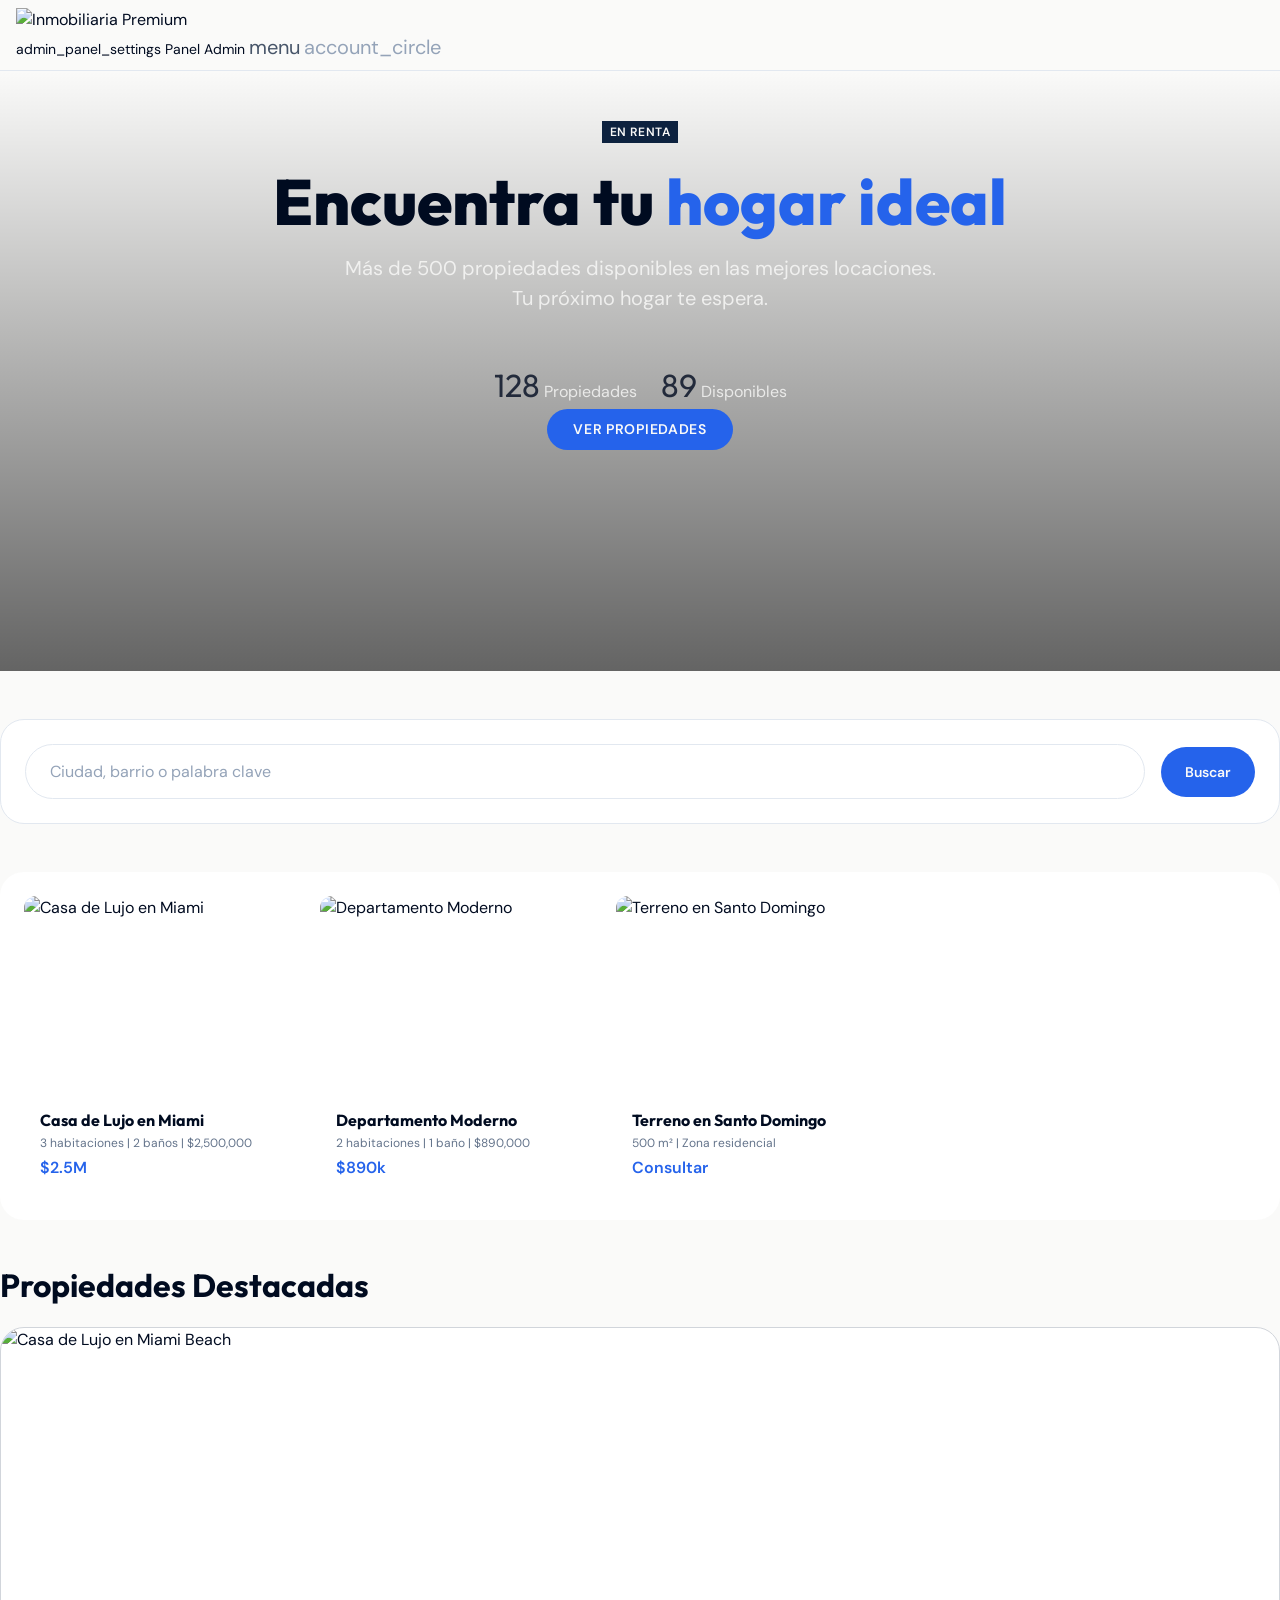
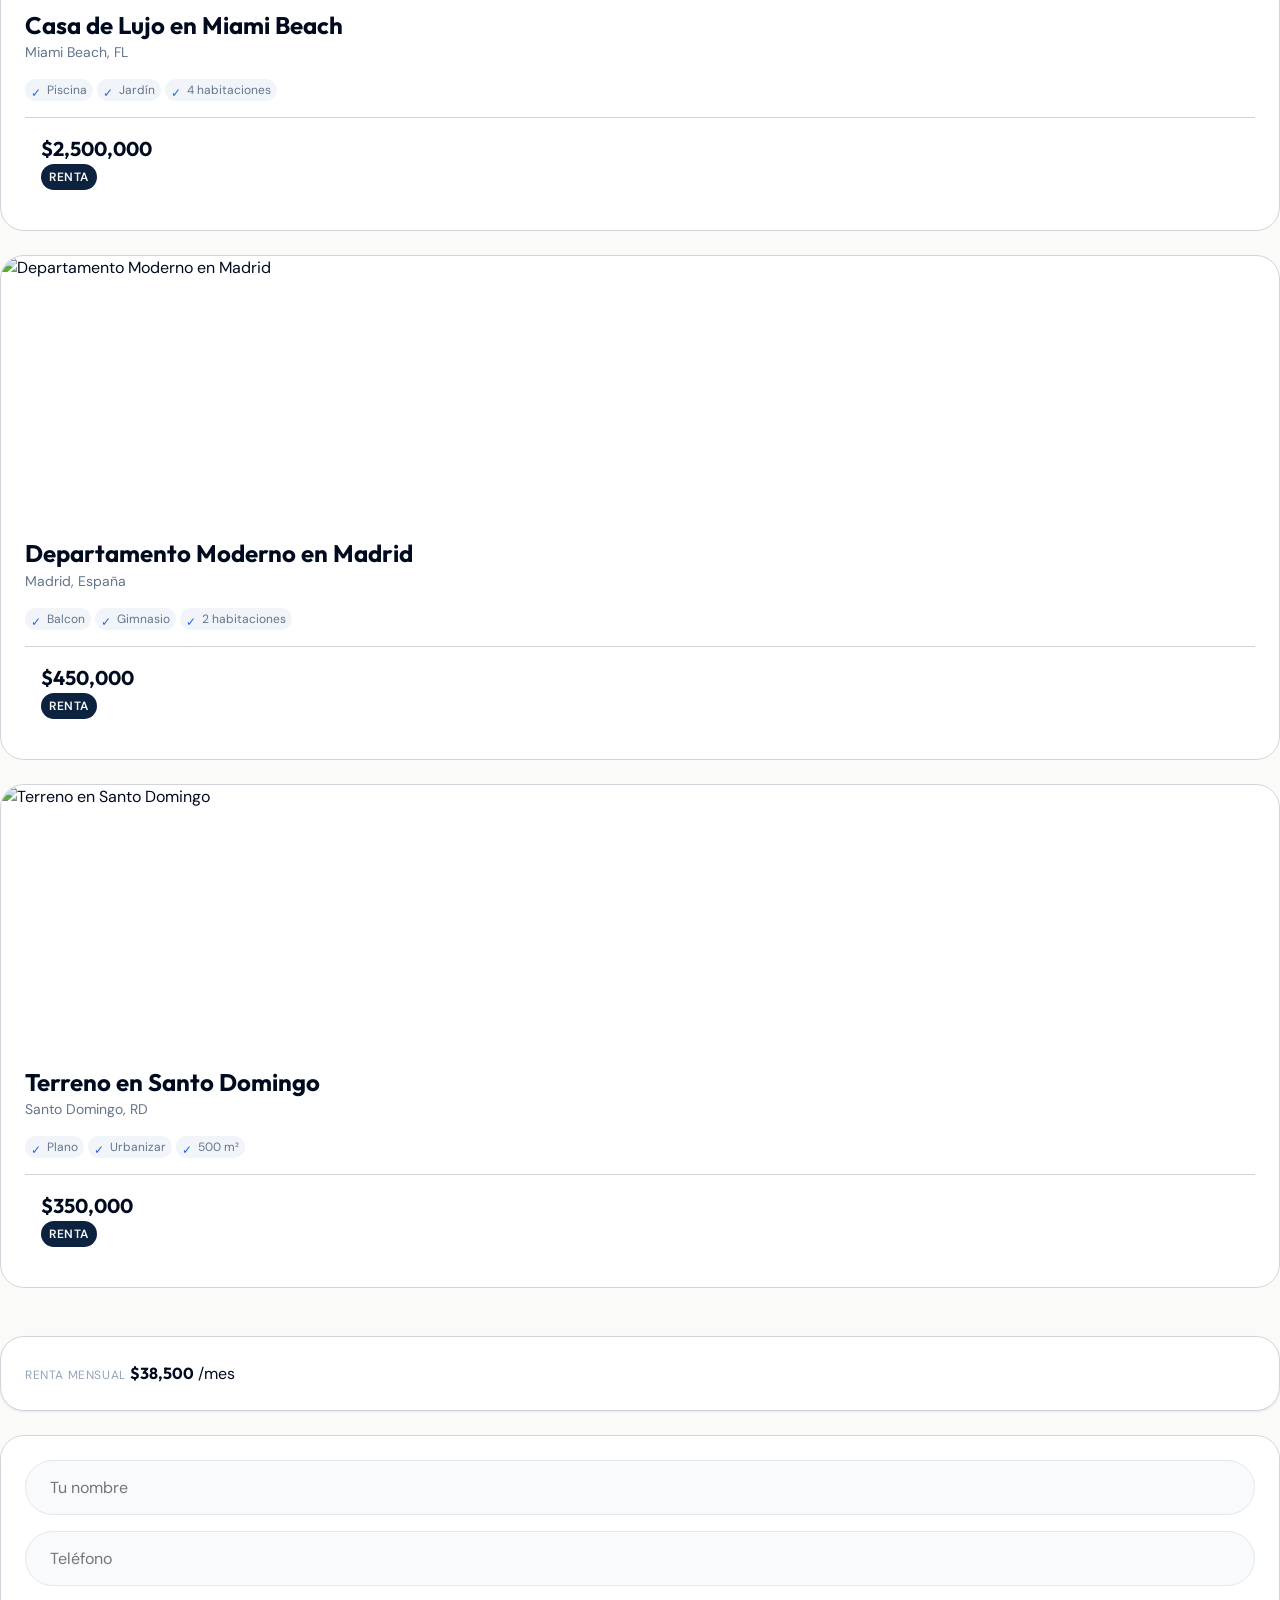
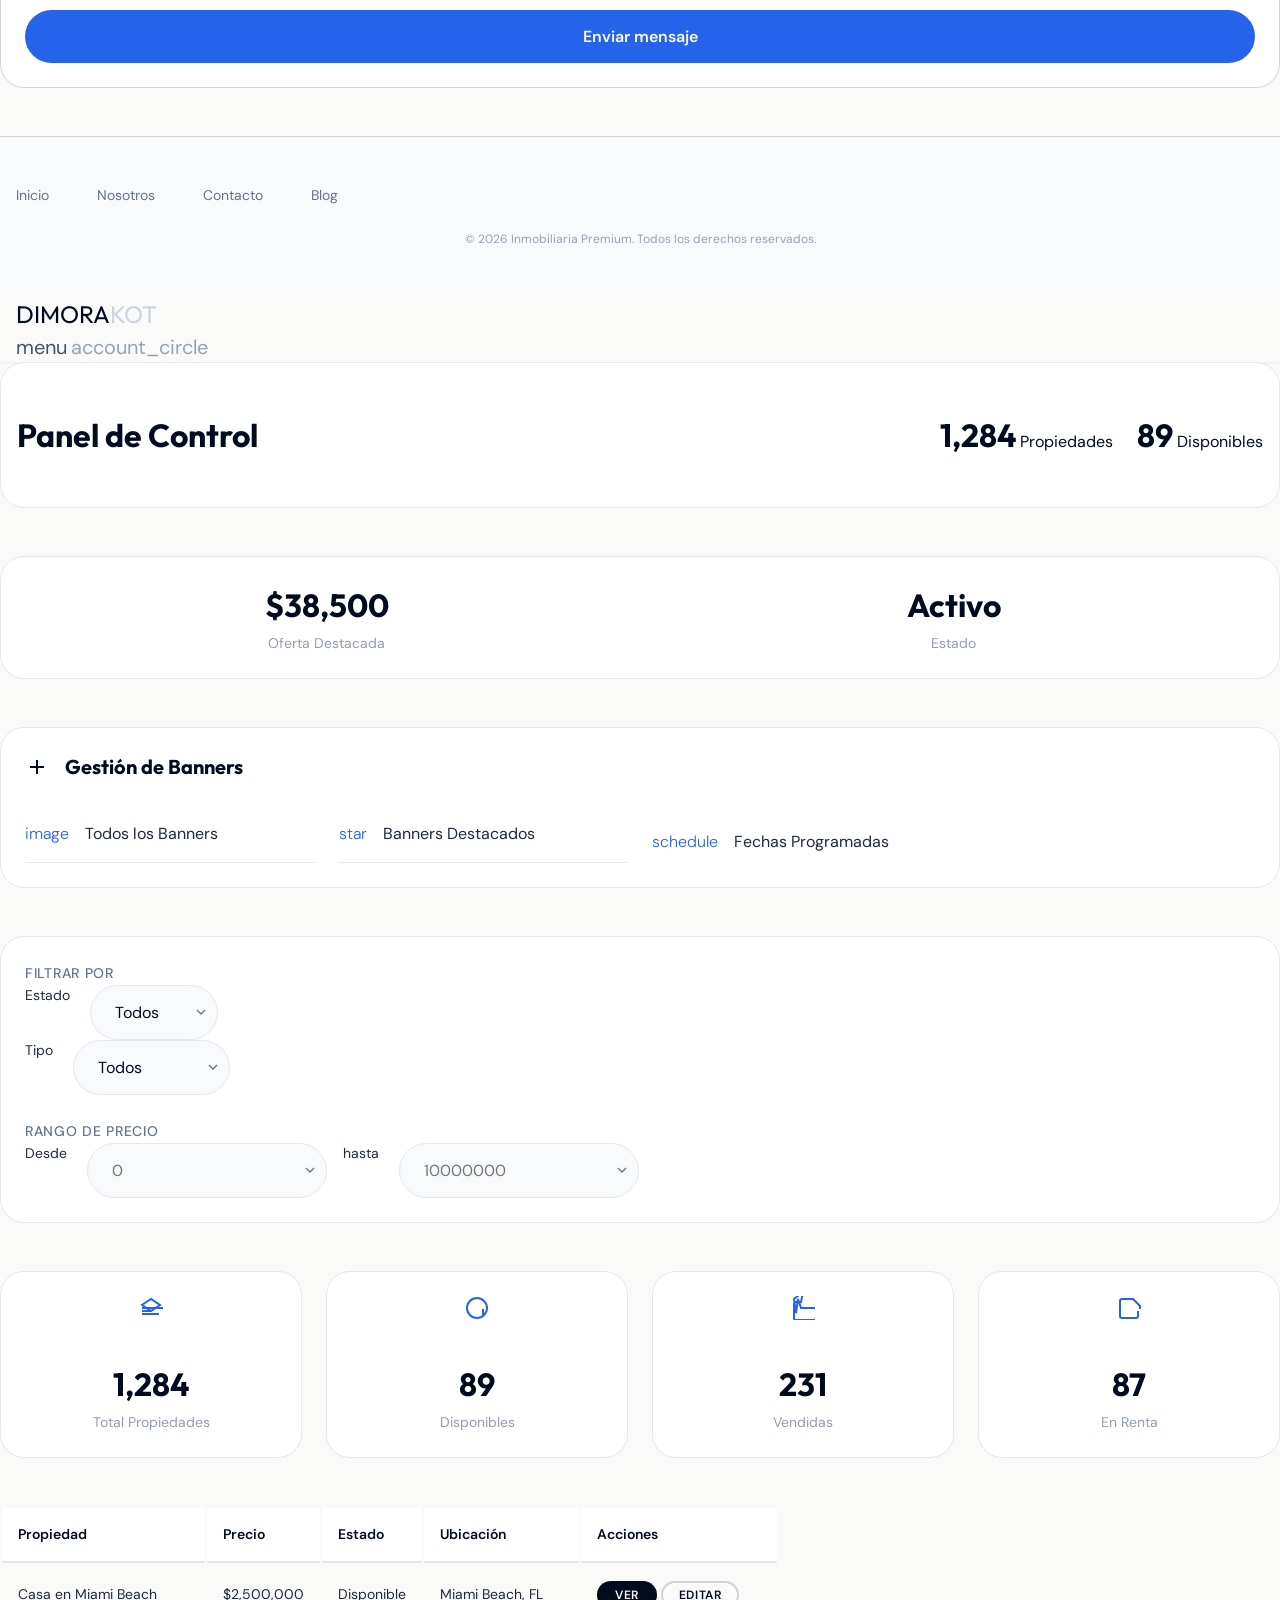
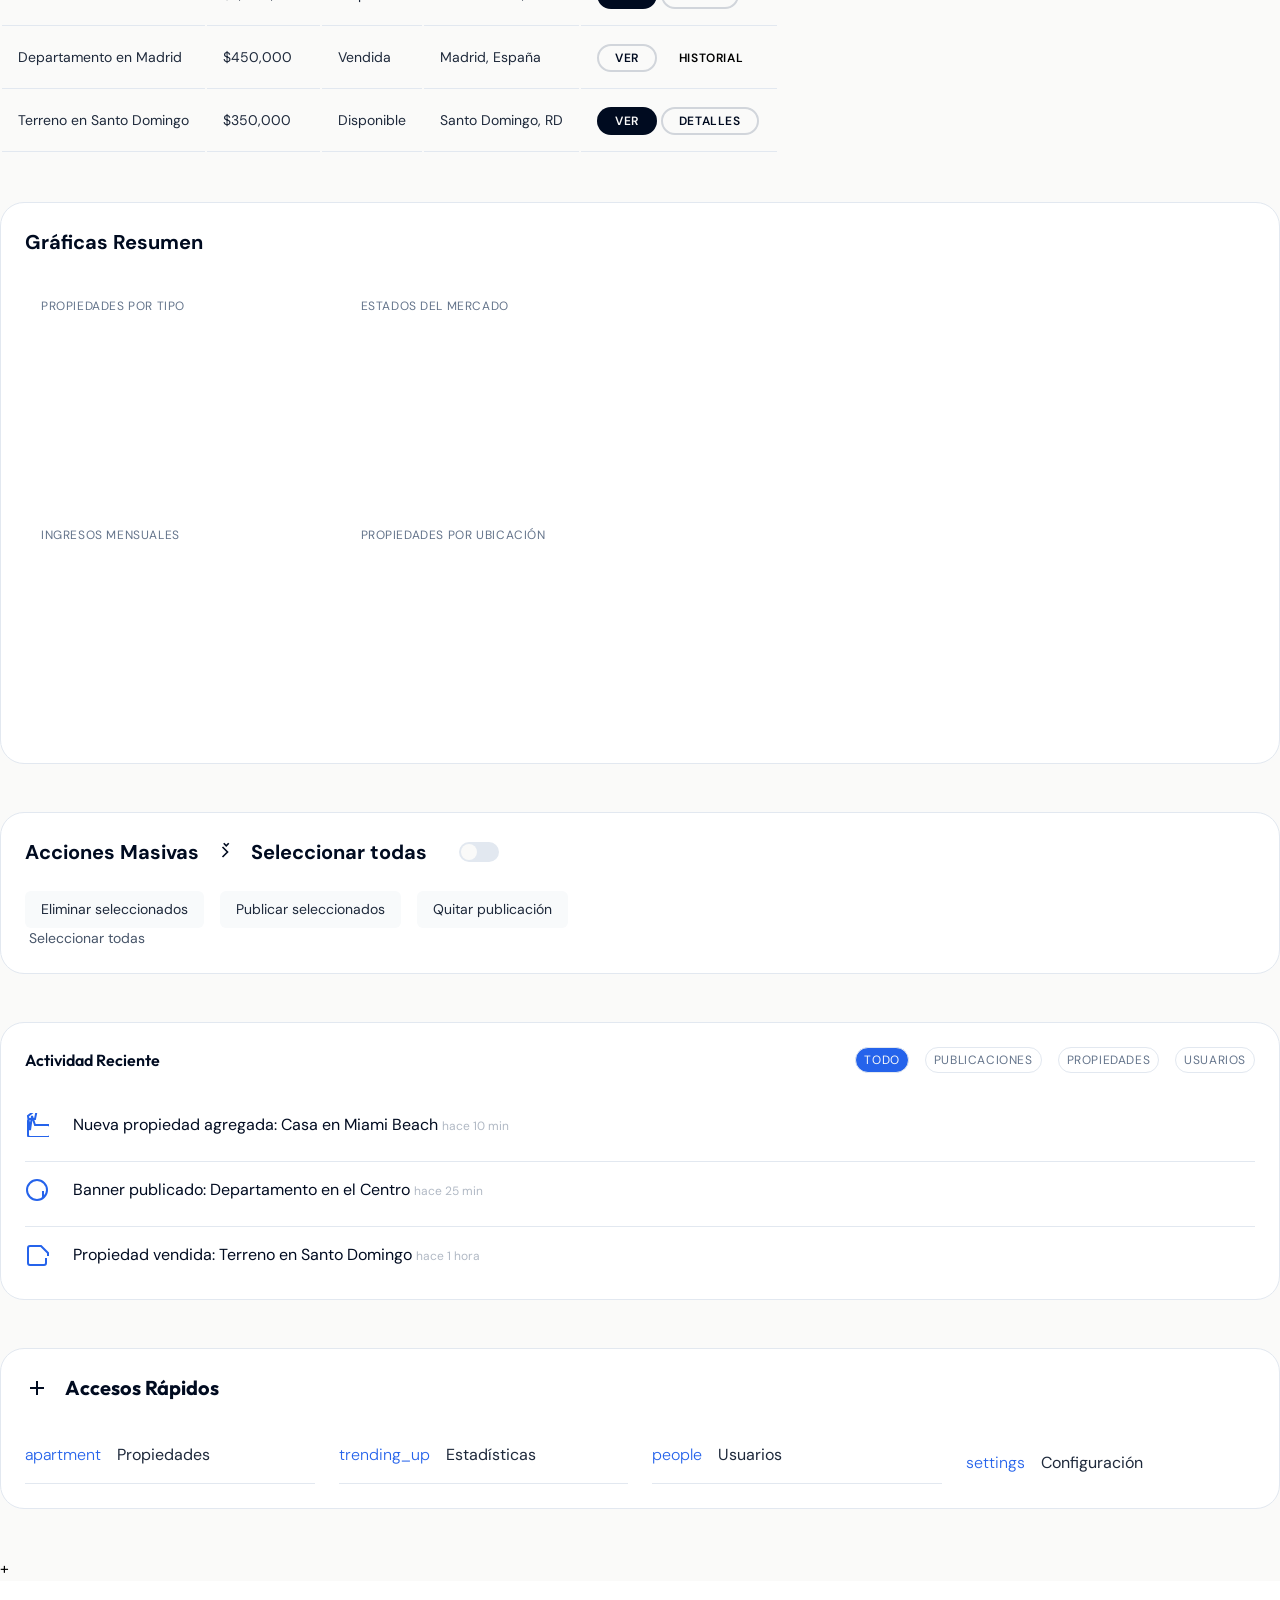
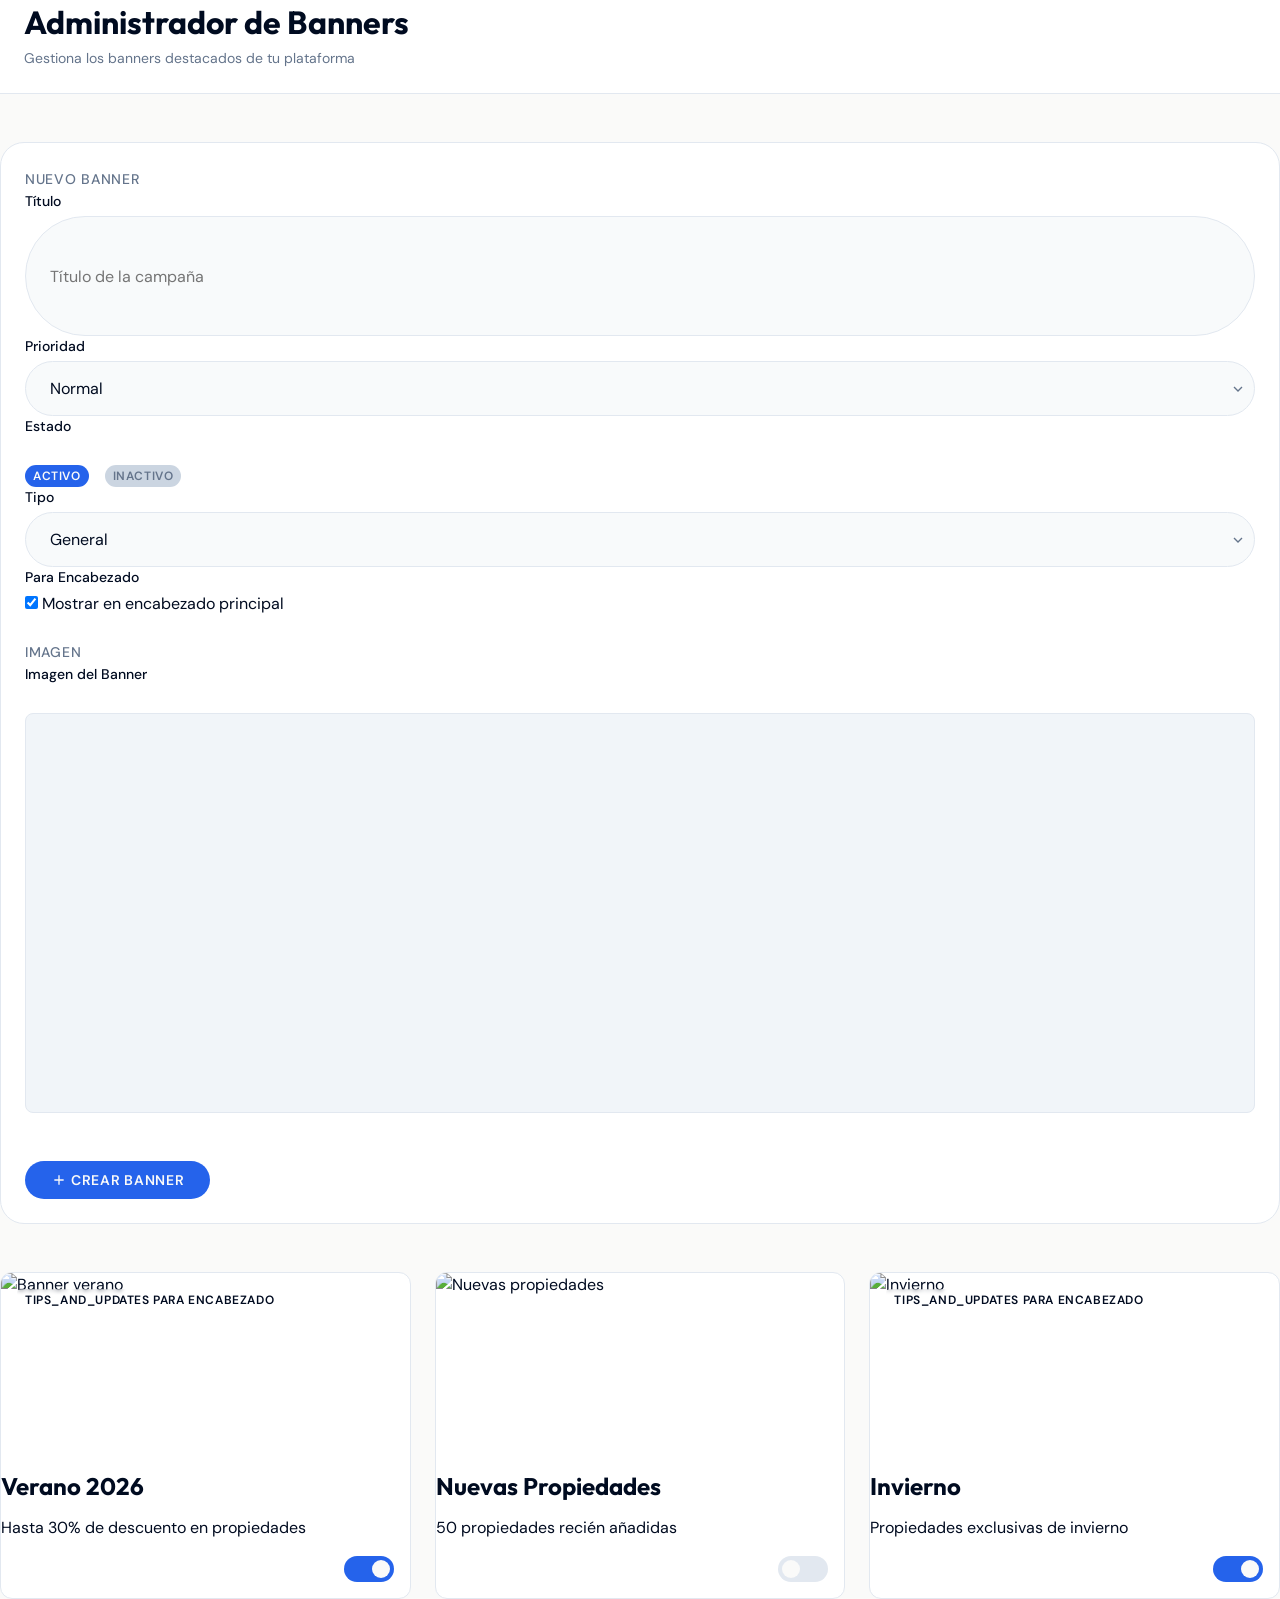
==== index.html @ 02661a1c "Proyecto Inmobiliaria Premium - Dimorakot Style" ====
<!DOCTYPE html>
<html lang="es">
<head>
  <meta charset="UTF-8">
  <meta name="viewport" content="width=device-width, initial-scale=1.0">
  <title>Inmobiliaria Premium - Dimorakot Style</title>
  <link rel="stylesheet" href="src/styles/variables.css">
  <link rel="stylesheet" href="src/styles/base.css">
  <link rel="stylesheet" href="src/components/ui/button.css">
  <link rel="stylesheet" href="src/components/ui/card.css">
  <link rel="stylesheet" href="src/components/ui/input.css">
  <link rel="stylesheet" href="src/components/ui/nav.css">
  <link rel="stylesheet" href="src/components/ui/avatar.css">
  <link rel="stylesheet" href="src/components/dashboard/dashboard.css">
  <link rel="stylesheet" href="src/components/banner/banner-manager.css">
  <link rel="stylesheet" href="src/components/public/public-page.css">
  <link rel="preconnect" href="https://fonts.googleapis.com">
  <link rel="preconnect" href="https://fonts.gstatic.com" crossorigin>
  
  <!-- Fonts dimorakot: Outfit + DM Sans -->
  <link href="https://fonts.googleapis.com/css2?family=Outfit:wght@100;300;400;500;600;700;800&family=DM+Sans:ital,opsz,wght@0,9..40,300;0,9..40,400;0,9..40,500;0,9..40,600;0,9..40,700&display=swap" rel="stylesheet">
  
</head>
<body>

  <!-- Navigation Superior - estilo dimorakot -->
  <nav id="mainNav" class="nav">
    <div class="container">
      <div class="h-16 flex items-center justify-between">
        
        <!-- Logo -->
        <a href="https://dimorakot.com" class="flex items-center gap-2">
          <img src="../logo.jpeg" alt="Inmobiliaria Premium" class="h-8 w-auto">
          <span class="font-display font-extrabold text-xl tracking-tight text-primary hidden">DIMORA<span class="text-slate-300 font-bold">KOT</span></span>
        </a>

        <!-- Links navigation -->
        <div class="hidden md:flex items-center gap-1 bg-slate-50 rounded-full px-1 py-1">
          <a href="#" class="px-3 py-2 rounded-full text-sm font-medium transition-all bg-white text-slate-900 shadow-sm">Todo</a>
          <a href="#" class="px-3 py-2 rounded-full text-sm font-medium transition-all text-slate-500 hover:text-slate-700">Rentas</a>
          <a href="#" class="px-3 py-2 rounded-full text-sm font-medium transition-all text-slate-500 hover:text-slate-700">Ventas</a>
        </div>

        <!-- Actions -->
        <div class="flex items-center gap-2">
          <a href="#" class="hidden sm:inline-flex items-center gap-1.5 px-4 py-2 text-sm font-semibold text-primary hover:bg-slate-50 rounded-full transition-colors">
            Publica tu propiedad
          </a>
          <a href="#" class="inline-flex items-center gap-2 pl-3 py-2 border border-primary rounded-full text-sm font-medium text-primary hover:bg-primary-100 transition-all" id="admin-nav-link">
            <span class="material-symbols-outlined">admin_panel_settings</span>
            <span>Panel Admin</span>
          </a>
          <a href="#" class="inline-flex items-center gap-2 pl-3 py-2 border border-slate-200 rounded-full text-sm font-medium text-slate-600 hover:shadow-md hover:border-slate-300 transition-all">
            <span class="material-symbols-outlined text-lg">menu</span>
            <span class="material-symbols-outlined filled text-lg text-slate-400">account_circle</span>
          </a>
        </div>
      </div>
    </div>
  </nav>

  <!-- Contenedor principal -->
  <div class="natural-transition">
    
    <!-- Página Pública -->
    <div class="public-page" id="public-page">
      
      <!-- Hero / Header principal -->
      <header class="header-public" style="background-image: url('https://images.unsplash.com/photo-1600585154340-be6161a56a0c?w=1600&q=80');">
        <div class="header-public__container">
          <span class="badge-venta">En Renta</span>
          <h1 class="header-public__heading">
            <span class="font-display">Encuentra tu</span>
            <span class="text-primary font-display">hogar ideal</span>
          </h1>
          <p class="header-public__subtitle">Más de 500 propiedades disponibles en las mejores locaciones. Tu próximo hogar te espera.</p>
          
          <div class="header-public__stats">
            <div class="header-public__stat"><span class="header-public__stat-value font-display">128</span> Propiedades</div>
            <div class="header-public__stat"><span class="header-public__stat-value font-display">89</span> Disponibles</div>
          </div>
          
          <a href="#propiedades" class="btn btn-accent">Ver Propiedades</a>
        </div>
      </header>

      <!-- Buscador -->
      <section class="search-public">
        <form class="search-public__form" action="#">
          <input class="search-public__input" type="text" placeholder="Ciudad, barrio o palabra clave" aria-label="Buscar propiedades">
          <button class="search-public__btn" type="submit">Buscar</button>
        </form>
      </section>

      <!-- Carrusel de propiedades -->
      <section class="properties-carousel">
        <div class="carousel__track" id="carousel-track">
          <!-- Contenido insertado por JS -->
        </div>
      </section>

      <!-- Sección de propiedades -->
      <section class="properties-section" id="propiedades">
        <h2 class="properties-section__title">Propiedades Destacadas</h2>
        <div class="grid grid-cols-1 lg:grid-cols-3 gap-6" id="properties-grid">
          <!-- Tarjetas insertadas por JS -->
        </div>
      </section>

      <!-- Sidebar fijo con precio y formulario -->
      <aside class="sidebar-sticky">
        <div class="price-info">
          <span class="price-info__label">Renta mensual</span>
          <span class="price-info__value font-display">$38,500</span>
          <span class="/mes">/mes</span>
        </div>
        
        <div class="contact-form">
          <input class="contact-form__input" type="text" placeholder="Tu nombre" aria-label="Nombre">
          <input class="contact-form__input" type="tel" placeholder="Teléfono" aria-label="Teléfono">
          <button class="contact-form__btn btn-primary">Enviar mensaje</button>
        </div>
      </aside>

      <!-- Footer -->
      <footer class="page-footer">
        <div class="page-footer__container">
          <div class="page-footer__links">
            <a href="#" class="page-footer__link">Inicio</a>
            <a href="#" class="page-footer__link">Nosotros</a>
            <a href="#" class="page-footer__link">Contacto</a>
            <a href="#" class="page-footer__link">Blog</a>
          </div>
          <p class="page-footer__copy">© 2026 Inmobiliaria Premium. Todos los derechos reservados.</p>
        </div>
      </footer>

    </div>

    <!-- Dashboard Administrador -->
    <div class="dashboard-main" id="dashboard">
      <!-- Header navegación -->
      <nav class="nav--scrolled">
        <div class="container">
          <div class="h-16 flex items-center justify-between">
            <a href="#" class="flex items-center gap-2">
              <span class="font-display font-extrabold text-xl tracking-tight text-primary">DIMORA<span class="text-slate-300 font-bold">KOT</span></span>
            </a>
            <div class="hidden md:flex items-center gap-1 bg-slate-50 rounded-full px-1 py-1">
              <a href="#" class="px-3 py-2 rounded-full text-sm font-medium transition-all bg-white text-slate-900 shadow-sm">Todo</a>
              <a href="#" class="px-3 py-2 rounded-full text-sm font-medium transition-all text-slate-500 hover:text-slate-700">Rentas</a>
              <a href="#" class="px-3 py-2 rounded-full text-sm font-medium transition-all text-slate-500 hover:text-slate-700">Ventas</a>
            </div>
            <div class="flex items-center gap-2">
              <a href="#" class="hidden sm:inline-flex items-center gap-1.5 px-4 py-2 text-sm font-semibold text-primary hover:bg-slate-50 rounded-full transition-colors">Panel</a>
              <a href="#" class="inline-flex items-center gap-2 pl-3 py-2 border border-slate-200 rounded-full text-sm font-medium text-slate-600 hover:shadow-md hover:border-slate-300 transition-all">
                <span class="material-symbols-outlined text-lg">menu</span>
                <span class="material-symbols-outlined filled text-lg text-slate-400">account_circle</span>
              </a>
            </div>
          </div>
        </div>
      </nav>

      <!-- Dashboard Header -->
      <header class="dashboard-header">
        <div class="dashboard-header__title">Panel de Control</div>
        <div class="dashboard-header__stats">
          <div class="dashboard-header__stat"><span class="dashboard-header__stat-value font-display">1,284</span> Propiedades</div>
          <div class="dashboard-header__stat"><span class="dashboard-header__stat-value font-display">89</span> Disponibles</div>
        </div>
      </header>

      <!-- Banner Destacado para Header -->
      <section class="banner-stats">
        <div class="banner-stat">
          <div class="banner-stat__number font-display">$38,500</div>
          <div class="banner-stat__label">Oferta Destacada</div>
        </div>
        <div class="banner-stat">
          <div class="banner-stat__number">Activo</div>
          <div class="banner-stat__label">Estado</div>
        </div>
      </section>

      <section class="quick-nav">
        <div class="quick-nav__title">
          <svg width="24" height="24" viewBox="0 0 24 24" fill="none" stroke="currentColor" stroke-width="2">
            <path d="M12 5v14M5 12h14"/>
          </svg>
          Gestión de Banners
        </div>
        <div class="quick-nav__list">
          <article class="quick-nav__item">
            <div class="quick-nav__item-link">
              <span class="material-symbols-outlined">image</span>
              <span>Todos los Banners</span>
            </div>
          </article>
          <article class="quick-nav__item">
            <div class="quick-nav__item-link">
              <span class="material-symbols-outlined">star</span>
              <span>Banners Destacados</span>
            </div>
          </article>
          <article class="quick-nav__item">
            <div class="quick-nav__item-link">
              <span class="material-symbols-outlined">schedule</span>
              <span>Fechas Programadas</span>
            </div>
          </article>
        </div>
      </section>

      <!-- Filtros Avanzados -->
      <section class="filters-advanced">
        <div class="filters-advanced__section">
          <span class="filters-advanced__section-title">Filtrar por</span>
          <div class="filter-group">
            <span class="filter-group__label">Estado</span>
            <select class="filter-group__select" id="statusFilter">
              <option value="all">Todos</option>
              <option value="available">Disponible</option>
              <option value="rent">En Renta</option>
              <option value="sold">Vendida</option>
            </select>
          </div>
          <div class="filter-group">
            <span class="filter-group__label">Tipo</span>
            <select class="filter-group__select" id="propertyType">
              <option value="all">Todos</option>
              <option value="house">Casa</option>
              <option value="apartment">Departamento</option>
              <option value="land">Terreno</option>
            </select>
          </div>
        </div>
        <div class="filters-advanced__section">
          <span class="filters-advanced__section-title">Rango de Precio</span>
          <div class="filter-group">
            <span class="filter-group__label">Desde</span>
            <input type="number" class="filter-group__select" placeholder="0" id="priceMin">
            <span class="filter-group__label">hasta</span>
            <input type="number" class="filter-group__select" placeholder="10000000" id="priceMax">
          </div>
        </div>
      </section>

      <!-- Estadísticas Detalladas -->
      <section class="detailed-stats">
        <div class="stat-card">
          <div class="stat-card__icon">
            <svg width="24" height="24" viewBox="0 0 24 24" fill="none" stroke="currentColor" stroke-width="2">
              <path d="M3 9l9 6l9-6l-9-6l-9 6z"/>
              <path d="M3 12h25"/>
              <path d="M3 15h9"/>
              <path d="M3 18h17"/>
            </svg>
          </div>
          <div class="stat-card__number" id="stat-total">1,284</div>
          <div class="stat-card__label">Total Propiedades</div>
        </div>
        <div class="stat-card">
          <div class="stat-card__icon">
            <svg width="24" height="24" viewBox="0 0 24 24" fill="none" stroke="currentColor" stroke-width="2">
              <circle cx="12" cy="12" r="10"/><path d="M18 20v-7"/>
            </svg>
          </div>
          <div class="stat-card__number" id="stat-available">89</div>
          <div class="stat-card__label">Disponibles</div>
        </div>
        <div class="stat-card">
          <div class="stat-card__icon">
            <svg width="24" height="24" viewBox="0 0 24 24" fill="none" stroke="currentColor" stroke-width="2">
              <path d="M3 3l2 14 2-14 3 9h13a2 2 0 0 1 2 2v8a2 2 0 0 1-2 2H5a2 2 0 0 1-2-2V8a2 2 0 0 1 2-2h5l2-10z"/>
            </svg>
          </div>
          <div class="stat-card__number" id="stat-sold">231</div>
          <div class="stat-card__label">Vendidas</div>
        </div>
        <div class="stat-card">
          <div class="stat-card__icon">
            <svg width="24" height="24" viewBox="0 0 24 24" fill="none" stroke="currentColor" stroke-width="2">
              <path d="M21 15v5a2 2 0 0 1-2 2H5a2 2 0 0 1-2-2V5a2 2 0 0 1 2-2h11l7 7v3"/>
            </svg>
          </div>
          <div class="stat-card__number" id="stat-rent">87</div>
          <div class="stat-card__label">En Renta</div>
        </div>
      </section>

      <!-- Tabla Avanzada de Propiedades -->
      <section class="advanced-table">
        <table>
          <thead>
            <tr>
              <th data-label="Propiedad">Propiedad</th>
              <th data-label="Precio">Precio</th>
              <th data-label="Estado">Estado</th>
              <th data-label="Ubicación">Ubicación</th>
              <th data-label="Acciones">Acciones</th>
            </tr>
          </thead>
          <tbody>
            <tr>
              <td>Casa en Miami Beach</td>
              <td class="price">$2,500,000</td>
              <td><span class="status-dot status-dot--available"></span>Disponible</td>
              <td>Miami Beach, FL</td>
              <td>
                <button class="btn btn-small btn-primary">Ver</button>
                <button class="btn btn-small btn-secondary">Editar</button>
              </td>
            </tr>
            <tr>
              <td>Departamento en Madrid</td>
              <td class="price">$450,000</td>
              <td><span class="status-dot status-dot--sold"></span>Vendida</td>
              <td>Madrid, España</td>
              <td>
                <button class="btn btn-small btn-secondary">Ver</button>
                <button class="btn btn-small btn-alert">Historial</button>
              </td>
            </tr>
            <tr>
              <td>Terreno en Santo Domingo</td>
              <td class="price">$350,000</td>
              <td><span class="status-dot status-dot--available"></span>Disponible</td>
              <td>Santo Domingo, RD</td>
              <td>
                <button class="btn btn-small btn-primary">Ver</button>
                <button class="btn btn-small btn-secondary">Detalles</button>
              </td>
            </tr>
          </tbody>
        </table>
      </section>

      <!-- Gráficas de Resumen -->
      <section class="charts-summary">
        <div class="charts-summary__title">
          <span>Gráficas Resumen</span>
        </div>
        <div class="charts-row">
          <div class="chart-card">
            <div class="chart-card__label">Propiedades por Tipo</div>
            <canvas class="chart-card__canvas" id="chartPropertyType"></canvas>
          </div>
          <div class="chart-card">
            <div class="chart-card__label">Estados del Mercado</div>
            <canvas class="chart-card__canvas" id="chartMarketStatus"></canvas>
          </div>
        </div>
        <div class="charts-row">
          <div class="chart-card">
            <div class="chart-card__label">Ingresos Mensuales</div>
            <canvas class="chart-card__canvas" id="chartMonthlyIncome"></canvas>
          </div>
          <div class="chart-card">
            <div class="chart-card__label">Propiedades por Ubicación</div>
            <canvas class="chart-card__canvas" id="chartLocation"></canvas>
          </div>
        </div>
      </section>

      <!-- Acciones Masivas -->
      <section class="bulk-actions">
        <div class="bulk-actions__title">
          <span>Acciones Masivas</span>
          <svg width="20" height="20" viewBox="0 0 24 24" fill="none" stroke="currentColor" stroke-width="2" class="bulk-actions__toggle-icon">
            <path d="M9 18l6-6-6-6m7.5-4.5l-3 3-3-3"/>
          </svg>
          <span>Seleccionar todas</span>
          <input type="checkbox" class="bulk-actions__toggle-input" id="selectAll">
          <span class="bulk-actions__toggle-slider"></span>
        </div>
        <div class="bulk-actions__list">
          <div class="bulk-actions__item" data-action="delete">Eliminar seleccionados</div>
          <div class="bulk-actions__item data-action="publish">Publicar seleccionados</div>
          <div class="bulk-actions__item data-action="unpublish">Quitar publicación</div>
        </div>
        <div class="bulk-actions__select-all">
          <input type="checkbox" id="selectAll" class="bulk-actions__toggle-input">
          <label for="selectAll" class="text-sm text-slate-600 hover:text-primary transition-colors">Seleccionar todas</label>
        </div>
      </section>

      <!-- Activity Feed -->
      <section class="activity-feed">
        <div class="activity-feed__header">
          <span class="activity-feed__title">Actividad Reciente</span>
          <div class="activity-feed__filter">
            <button class="activity-feed__filter-btn activity-feed__filter-btn--active">Todo</button>
            <button class="activity-feed__filter-btn">Publicaciones</button>
            <button class="activity-feed__filter-btn">Propiedades</button>
            <button class="activity-feed__filter-btn">Usuarios</button>
          </div>
        </div>
        <div class="activity-feed__list" id="activityFeed">
          <div class="activity-feed__item">
            <div class="activity-feed__icon">
              <svg width="24" height="24" viewBox="0 0 24 24" fill="none" stroke="currentColor" stroke-width="2">
                <path d="M3 3l2 14 2-14 3 9h13a2 2 0 0 1 2 2v8a2 2 0 0 1-2 2H5a2 2 0 0 1-2-2V8a2 2 0 0 1 2-2h5l2-10z"/>
              </svg>
            </div>
            <div class="activity-feed__details">
              <span>Nueva propiedad agregada: Casa en Miami Beach</span>
              <span class="activity-feed__timestamp">hace 10 min</span>
            </div>
          </div>
          <div class="activity-feed__item">
            <div class="activity-feed__icon">
              <svg width="24" height="24" viewBox="0 0 24 24" fill="none" stroke="currentColor" stroke-width="2">
                <circle cx="12" cy="12" r="10"/><path d="M18 20v-7"/>
              </svg>
            </div>
            <div class="activity-feed__details">
              <span>Banner publicado: Departamento en el Centro</span>
              <span class="activity-feed__timestamp">hace 25 min</span>
            </div>
          </div>
          <div class="activity-feed__item">
            <div class="activity-feed__icon">
              <svg width="24" height="24" viewBox="0 0 24 24" fill="none" stroke="currentColor" stroke-width="2">
                <path d="M21 15v5a2 2 0 0 1-2 2H5a2 2 0 0 1-2-2V5a2 2 0 0 1 2-2h11l7 7v3"/>
              </svg>
            </div>
            <div class="activity-feed__details">
              <span>Propiedad vendida: Terreno en Santo Domingo</span>
              <span class="activity-feed__timestamp">hace 1 hora</span>
            </div>
          </div>
        </div>
      </section>

      <!-- Quick Nav -->
      <section class="quick-nav">
        <div class="quick-nav__title">
          <svg width="24" height="24" viewBox="0 0 24 24" fill="none" stroke="currentColor" stroke-width="2">
            <path d="M12 5v14M5 12h14"/>
          </svg>
          Accesos Rápidos
        </div>
        <div class="quick-nav__list">
          <article class="quick-nav__item">
            <div class="quick-nav__item-link">
              <span class="material-symbols-outlined">apartment</span>
              <span>Propiedades</span>
            </div>
          </article>
          <article class="quick-nav__item">
            <div class="quick-nav__item-link">
              <span class="material-symbols-outlined">trending_up</span>
              <span>Estadísticas</span>
            </div>
          </article>
          <article class="quick-nav__item">
            <div class="quick-nav__item-link">
              <span class="material-symbols-outlined">people</span>
              <span>Usuarios</span>
            </div>
          </article>
          <article class="quick-nav__item">
            <div class="quick-nav__item-link">
              <span class="material-symbols-outlined">settings</span>
              <span>Configuración</span>
            </div>
          </article>
        </div>
      </section>

      <!-- FAB -->
      <button class="fab" aria-label="Agregar nueva propiedad">
        +
      </button>
    </div>

    <!-- Administrador de Banners -->
    <div class="banner-manager" id="banner-manager">
      <div class="banner-manager__header">
        <h2 class="banner-manager__header-title">Administrador de Banners</h2>
        <p class="banner-manager__subtitle">Gestiona los banners destacados de tu plataforma</p>
      </div>

      <!-- Sección: Añadir Nuevo Banner -->
      <section class="banner-form">
        <div class="banner-form__section">
          <span class="banner-form__section-title">Nuevo Banner</span>
          <div class="banner-form__field">
            <label class="banner-form__label" for="banner-title">Título</label>
            <input class="banner-form__input" type="text" id="banner-title" placeholder="Título de la campaña">
          </div>
          <div class="banner-form__field">
            <label class="banner-form__label">Prioridad</label>
            <select class="banner-form__select" id="banner-priority">
              <option value="normal">Normal</option>
              <option value="urgent">Urgente</option>
              <option value="featured">Destacado</option>
            </select>
          </div>
          <div class="banner-form__field">
            <label class="banner-form__label">Estado</label>
            <div class="banner-status-badges">
              <span class="banner-status-badge banner-status-badge--active" data-state="active">Activo</span>
              <span class="banner-status-badge banner-status-badge--inactive" data-state="inactive">Inactivo</span>
            </div>
          </div>
          <div class="banner-form__field">
            <label class="banner-form__label">Tipo</label>
            <select class="banner-form__select" id="banner-type">
              <option value="general">General</option>
              <option value="offer">Oferta</option>
              <option value="urgent">Urgente</option>
              <option value="featured">Destacado</option>
            </select>
          </div>
          <div class="banner-form__field">
            <label class="banner-form__label">Para Encabezado</label>
            <div class="form-check">
              <input class="form-check-input" type="checkbox" id="banner-for-header" checked>
              <label class="form-check-label" for="banner-for-header">
                Mostrar en encabezado principal
              </label>
            </div>
          </div>
        </div>
        <div class="banner-form__section">
          <span class="banner-form__section-title">Imagen</span>
          <div class="banner-form__field">
            <label class="banner-form__label">Imagen del Banner</label>
            <input class="banner-form__input banner-manager__preview-image" id="banner-image" src="https://images.unsplash.com/photo-1600585154340-be6161a56a0c?w=800&q=80" alt="Banner" loading="lazy">
          </div>
        </div>
        <button class="btn btn-accent w-100" type="button" aria-label="Crear nuevo banner">
          <svg width="16" height="16" viewBox="0 0 24 24" fill="none" stroke="currentColor" stroke-width="2">
            <path d="M12 5v14M5 12h14"/>
          </svg>
          Crear Banner
        </button>
      </section>

      <div class="banner-gallery" id="banner-gallery">
        <!-- Tarjetas de banner -->
        <article class="banner-card" style="background-image: url('https://images.unsplash.com/photo-1600585154340-be6161a56a0c?w=800&q=80');">
          <div class="banner-card__image-wrapper">
            <img src="https://images.unsplash.com/photo-1600585154340-be6161a56a0c?w=800&q=80" alt="Banner verano" class="banner-card__image" loading="lazy">
            <div class="banner-card__highlight-badge">
              <span class="material-symbols-outlined">tips_and_updates</span>
              <span>Para Encabezado</span>
            </div>
          </div>
          <div class="banner-card__info">
            <h4 class="banner-card__title">Verano 2026</h4>
            <p class="banner-card__subtitle">Hasta 30% de descuento en propiedades</p>
          </div>
          <div class="banner-card__toggle">
            <label class="toggle-switch">
              <input type="checkbox" class="toggle-switch-input" checked>
              <span class="toggle-switch-slider"></span>
            </label>
          </div>
        </article>
        <article class="banner-card">
          <div class="banner-card__image-wrapper">
            <img src="https://images.unsplash.com/photo-1613443611439-2f0e7e0f245c?w=800&q=80" alt="Nuevas propiedades" class="banner-card__image" loading="lazy">
            <div class="banner-card__highlight-badge" style="display:none;">
              <span class="material-symbols-outlined">tips_and_updates</span>
              <span>Para Encabezado</span>
            </div>
          </div>
          <div class="banner-card__info">
            <h4 class="banner-card__title">Nuevas Propiedades</h4>
            <p class="banner-card__subtitle">50 propiedades recién añadidas</p>
          </div>
          <div class="banner-card__toggle">
            <label class="toggle-switch">
              <input type="checkbox" class="toggle-switch-input">
              <span class="toggle-switch-slider"></span>
            </label>
          </div>
        </article>
        <article class="banner-card">
          <div class="banner-card__image-wrapper">
            <img src="https://images.unsplash.com/photo-1601426526298-8f5a71408835?w=800&q=80" alt="Invierno" class="banner-card__image" loading="lazy">
            <div class="banner-card__highlight-badge">
              <span class="material-symbols-outlined">tips_and_updates</span>
              <span>Para Encabezado</span>
            </div>
          </div>
          <div class="banner-card__info">
            <h4 class="banner-card__title">Invierno</h4>
            <p class="banner-card__subtitle">Propiedades exclusivas de invierno</p>
          </div>
          <div class="banner-card__toggle">
            <label class="toggle-switch">
              <input type="checkbox" class="toggle-switch-input" checked>
              <span class="toggle-switch-slider"></span>
            </label>
          </div>
        </article>
      </div>
    </div>

  </div>

  <script>
    // Inicialización
    document.addEventListener('DOMContentLoaded', function() {
      // Inicializar carousel
      const carouselTrack = document.getElementById('carousel-track');
      if (carouselTrack) {
        const carouselProperties = [
          {
            image: 'https://images.unsplash.com/photo-1600607687333-ce6a7e8044f1?w=800&q=80',
            title: 'Casa de Lujo en Miami',
            meta: '3 habitaciones | 2 baños | $2,500,000',
            price: '$2.5M'
          },
          {
            image: 'https://images.unsplash.com/photo-1613443611439-2f0e7e0f245c?w=800&q=80',
            title: 'Departamento Moderno',
            meta: '2 habitaciones | 1 baño | $890,000',
            price: '$890k'
          },
          {
            image: 'https://images.unsplash.com/photo-1601426526298-8f5a71408835?w=800&q=80',
            title: 'Terreno en Santo Domingo',
            meta: '500 m² | Zona residencial',
            price: 'Consultar'
          }
        ];

        carouselProperties.forEach(prop => {
          const card = document.createElement('div');
          card.className = 'carousel__item';
          card.innerHTML = `
            <img src="${prop.image}" alt="${prop.title}" class="carousel__image" loading="lazy">
            <div class="carousel__content">
              <h4 class="carousel__title">${prop.title}</h4>
              <p class="carousel__meta">${prop.meta}</p>
              <p class="carousel__price">${prop.price}</p>
            </div>
          `;
          carouselTrack.appendChild(card);
        });
      }

      // Inicializar grid de propiedades
      const propertiesGrid = document.getElementById('properties-grid');
      if (propertiesGrid) {
        const properties = [
          {
            image: 'https://images.unsplash.com/photo-1600607687333-ce6a7e8044f1?w=600&q=80',
            title: 'Casa de Lujo en Miami Beach',
            location: 'Miami Beach, FL',
            features: ['Piscina', 'Jardín', '4 habitaciones'],
            price: '$2,500,000',
            status: 'Disponible'
          },
          {
            image: 'https://images.unsplash.com/photo-1613443611439-2f0e7e0f245c?w=600&q=80',
            title: 'Departamento Moderno en Madrid',
            location: 'Madrid, España',
            features: ['Balcon', 'Gimnasio', '2 habitaciones'],
            price: '$450,000',
            status: 'Disponible'
          },
          {
            image: 'https://images.unsplash.com/photo-1601426526298-8f5a71408835?w=600&q=80',
            title: 'Terreno en Santo Domingo',
            location: 'Santo Domingo, RD',
            features: ['Plano', 'Urbanizar', '500 m²'],
            price: '$350,000',
            status: 'Destacado'
          }
        ];

        propertiesGrid.innerHTML = properties.map(prop => `
          <article class="property-card">
            <div class="property-card__image-wrapper">
              <img src="${prop.image}" alt="${prop.title}" class="property-card__image" loading="lazy">
              <div class="property-card__overlay"></div>
              <span class="property-card__badge badge badge--rent">Renta</span>
            </div>
            <div class="property-card__body">
              <h3 class="property-card__title">${prop.title}</h3>
              <p class="property-card__location">${prop.location}</p>
              <div class="property-card__features">
                ${prop.features.map(feature => `<span class="property-card__feature"><span class="property-card__feature-icon">✓</span>${feature}</span>`).join('')}
              </div>
              <div class="property-card__footer">
                <div class="property-card__price">${prop.price}</div>
                <span class="property-card__status badge badge--rent">Renta</span>
              </div>
            </div>
          </article>
        `).join('');
      }

      // Avatar init
      const avatars = document.querySelectorAll('.avatar');
      avatars.forEach(avatar => {
        avatar.style.backgroundColor = 'var(--color-primary-dark)';
        avatar.style.color = 'var(--color-bg-primary)';
      });

      // Tooltips simples
      const tooltips = document.querySelectorAll('.tooltip');
      tooltips.forEach(tooltip => {
        tooltip.addEventListener('mouseover', function() {
          const tooltipText = this.getAttribute('data-tooltip');
          const tooltipEl = document.createElement('div');
          tooltipEl.className = 'tooltip-text';
          tooltipEl.textContent = tooltipText;
          this.appendChild(tooltipEl);
        });
      });

      // WhatsApp CTA
      const whatsappCTA = document.querySelector('.whatsapp-cta');
      if (whatsappCTA) {
        whatsappCTA.addEventListener('click', function() {
          const phone = '524792761205';
          const text = 'Hola, me interesa la propiedad';
          window.open(`https://wa.me/${phone}?text=${encodeURIComponent(text)}`, '_blank');
        });
      }
    });

    // Panel de Administración
    const adminNavLink = document.getElementById('admin-nav-link');
    const publicPage = document.getElementById('public-page');
    const dashboardSection = document.querySelector('.dashboard-main');
    
    if (adminNavLink && publicPage && dashboardSection) {
      let isAdminMode = false;
      
      adminNavLink.addEventListener('click', function(e) {
        e.preventDefault();
        isAdminMode = !isAdminMode;
        
        if (isAdminMode) {
          // Cambiar a modo administrador
          publicPage.style.display = 'none';
          dashboardSection.style.display = 'block';
          adminNavLink.innerHTML = `
            <span class="material-symbols-outlined">tips_and_updates</span>
            <span>Modo Público</span>
          `;
          adminNavLink.style.borderColor = 'var(--color-accent-blue)';
          adminNavLink.style.color = 'var(--color-accent-blue)';
        } else {
          // Regresar modo público
          publicPage.style.display = 'block';
          dashboardSection.style.display = 'none';
          adminNavLink.innerHTML = `
            <span class="material-symbols-outlined">admin_panel_settings</span>
            <span>Panel Admin</span>
          `;
          adminNavLink.style.borderColor = 'var(--color-primary)';
          adminNavLink.style.color = 'var(--color-primary)';
        }
      });
    }
</script>
</body>
</html>
---- src/styles/variables.css ----
/* ==============================
   DIMAKOT-STYLE DESIGN SYSTEM
   ============================== */

/* Colors - dimorakot inspired */
:root {
  /* Primary dark navy */
  --color-primary-dark: #000b20;
  --color-primary-darker: #0d223f;
  
  /* Accent blue - sofisticado */
  --color-accent-blue: #2563eb;
  --color-accent-blue-hover: #1d4ed8;
  
  /* Neutros del estilo */
  --color-slate-50: #f8fafb;
  --color-slate-100: #f1f5f9;
  --color-slate-200: #e2e8f0;
  --color-slate-300: #cbd5e1;
  --color-slate-400: #94a3b8;
  --color-slate-500: #64748b;
  --color-slate-600: #475569;
  --color-slate-700: #334155;
  --color-slate-800: #1e293b;
  --color-slate-900: #0f172a;
  
  /* Superficies */
  --color-bg-primary: #fafaf9;
  --color-bg-card: #ffffff;
  --color-bg-secondary: #f8fafb;
  
  /* Textos */
  --color-text-primary: #1e293b;
  --color-text-secondary: #64748b;
  --color-text-muted: #94a3b8;
  
  /* Borders */
  --color-border: #d1d5db;
  --color-border-light: #e2e8f0;
}

/* Tipografía - dimorakot style */
:root {
  /* Display font - Outfit, geométrico y moderno */
  --font-display: 'Outfit', 'System UI', -apple-system, BlinkMacSystemFont, 'Segoe UI', Roboto, Helvetica, Arial, sans-serif;
  
  /* Body font - DM Sans, limpio y legible */
  --font-sans: 'DM Sans', 'System UI', -apple-system, BlinkMacSystemFont, 'Segoe UI', Roboto, Helvetica, Arial, sans-serif;
  
  /* Pesos Outfit: 300, 400, 500, 600, 700, 800 */
  --font-weight-thin: 100;
  --font-weight-light: 300;
  --font-weight-normal: 400;
  --font-medium: 500;
  --font-semibold: 600;
  --font-bold: 700;
  --font-black: 800;
  
  /* Tamaños */
  --font-size-xxs: 0.625rem;    /* 10px */
  --font-size-xs: 0.75rem;      /* 12px */
  --font-size-sm: 0.875rem;     /* 14px */
  --font-size-base: 1rem;       /* 16px */
  --font-size-sm-lg: 1.125rem;  /* 18px */
  --font-size-lg: 1.25rem;      /* 20px */
  --font-size-xl: 1.5rem;       /* 24px */
  --font-size-2xl: 2rem;        /* 32px */
  --font-size-3xl: 3rem;        /* 48px */
  --font-size-4xl: 4rem;        /* 64px */
  
  /* Alturas de línea */
  --line-height-none: 1;
  --line-height-tight: 1.1;
  --line-height-normal: 1.5;
  --line-height-relaxed: 1.6;
  
  /* Espaciado */
  --spacing-xxs: 0.125rem;   /* 2px */
  --spacing-xs: 0.25rem;     /* 4px */
  --spacing-sm: 0.5rem;      /* 8px */
  --spacing-md: 1rem;        /* 16px */
  --spacing-lg: 1.5rem;      /* 24px */
  --spacing-xl: 2rem;        /* 32px */
  --spacing-2xl: 3rem;       /* 48px */
  
  /* Border radius - dimorakot usa rounded-2xl (24px) selectivo */
  --border-radius-none: 0;
  --border-radius-sm: 4px;
  --border-radius-md: 6px;
  --border-radius-lg: 8px;
  --border-radius-xl: 12px;
  --border-radius-2xl: 24px;
  --border-radius-full: 9999px;
  
  /* Sombras - sutil como dimorakot */
  --shadow-none: none;
  --shadow-xs: 0 1px 2px rgba(0, 0, 0, 0.05);
  --shadow-sm: 0 1px 3px rgba(0, 0, 0, 0.06), 0 1px 2px rgba(0, 0, 0, 0.04);
  --shadow-md: 0 4px 6px rgba(0, 0, 0, 0.05);
  --shadow-property: 0 24px 48px rgba(0, 11, 32, 0.06);
  --shadow-lg: 0 8px 24px rgba(0, 0, 0, 0.1);
  
  /* Transiciones - duración dimorakot */
  --transition-fast: 150ms ease;
  --transition-normal: 250ms ease;
  --transition-slow: 350ms ease;
  --transition-hero: 700ms ease;
  
  /* Container */
  --max-width-container: 1400px;
}

/* Utilidades inspiradas en Tailwind */
.text-primary { color: var(--color-primary-dark); }
.text-accent { color: var(--color-accent-blue); }
.hidden { display: none; }
.text-slate-50 { color: var(--color-slate-50); }
.text-slate-100 { color: var(--color-slate-100); }
.text-slate-200 { color: var(--color-slate-200); }
.text-slate-300 { color: var(--color-slate-300); }
.text-slate-400 { color: var(--color-slate-400); }
.text-slate-500 { color: var(--color-slate-500); }
.text-slate-600 { color: var(--color-slate-600); }
.text-slate-700 { color: var(--color-slate-700); }
.text-slate-800 { color: var(--color-slate-800); }
.text-slate-900 { color: var(--color-slate-900); }

.bg-primary { background-color: var(--color-primary-dark); }
.bg-accent { background-color: var(--color-accent-blue); }
.bg-slate-50 { background-color: var(--color-slate-50); }
.bg-slate-100 { background-color: var(--color-slate-100); }
.bg-white { background-color: #ffffff; }

.font-display { font-family: var(--font-display); }
.font-sans { font-family: var(--font-sans); }

/* Tamaños de texto predefinidos */
.text-xs { font-size: var(--font-size-xs); }
.text-sm { font-size: var(--font-size-sm); }
.text-base { font-size: var(--font-size-base); }
.text-lg { font-size: var(--font-size-lg); }
.text-xl { font-size: var(--font-size-xl); }
.text-2xl { font-size: var(--font-size-2xl); }
.text-3xl { font-size: var(--font-size-3xl); }
.text-4xl { font-size: var(--font-size-4xl); }

.font-light { font-weight: var(--font-weight-light); }
.font-normal { font-weight: var(--font-weight-normal); }
.font-medium { font-weight: var(--font-weight-medium); }
.font-semibold { font-weight: var(--font-weight-semibold); }
.font-bold { font-weight: var(--font-weight-bold); }
.font-black { font-weight: var(--font-weight-black); }

/* Utilities */
.tracking-widest { letter-spacing: 0.1em; }
.uppercase { text-transform: uppercase; }
.no-underline { text-decoration: none; }
*/

/* Shadows */
.shadow-none { box-shadow: var(--shadow-none); }
.shadow-sm { box-shadow: var(--shadow-xs); }
.shadow-md { box-shadow: var(--shadow-md); }
.shadow-property { box-shadow: var(--shadow-property); }
.shadow-lg { box-shadow: var(--shadow-lg); }

/* Transitions */
.transition { transition: var(--transition-normal); }
.transition-fast { transition: var(--transition-fast); }
.transition-slow { transition: var(--transition-slow); }

/* Border radius utilities */
.rounded-none { border-radius: var(--border-radius-none); }
.rounded-sm { border-radius: var(--border-radius-sm); }
.rounded-md { border-radius: var(--border-radius-md); }
.rounded-lg { border-radius: var(--border-radius-lg); }
.rounded-xl { border-radius: var(--border-radius-xl); }
.rounded-2xl { border-radius: var(--border-radius-2xl); }
.rounded-full { border-radius: var(--border-radius-full); }

/* Contenedor max-width */
.max-w-7xl { max-width: var(--max-width-container); }
.max-w-[1400px] { max-width: 1400px; }
---- src/styles/base.css ----
/* ==============================
   BASE STYLES - DIMAKOT STYLE
   ============================== */

*,
*::before,
*::after {
  box-sizing: border-box;
  margin: 0;
  padding: 0;
}

html {
  font-size: 100%; /* 16px base */
  scroll-behavior: smooth;
  -webkit-font-smoothing: antialiased;
  -moz-osx-font-smoothing: grayscale;
}

body {
  font-family: var(--font-sans);
  font-weight: var(--font-weight-normal);
  font-size: var(--font-size-base);
  line-height: var(--line-height-normal);
  background-color: var(--color-bg-primary);
  color: var(--color-primary-dark);
  /* Antialiasing sutil */
  font-smoothing: antialiased;
}

/* Tailwind-like preflight */
img {
  max-width: 100%;
  height: auto;
  display: block;
}

button,
input,
select,
textarea {
  font-family: inherit;
  font-size: inherit;
  font-feature-settings: inherit;
}

button {
  cursor: pointer;
  border: none;
  background: none;
}

a {
  text-decoration: none;
  color: inherit;
}

ul,
ol {
  list-style: none;
}

h1, h2, h3, h4, h5, h6 {
  font-family: var(--font-display);
  font-weight: var(--font-bold);
  line-height: var(--line-height-tight);
  margin-top: 0;
  margin-bottom: var(--spacing-md);
}

/* Headers sizes */
h1 { font-size: var(--font-size-4xl); }
h2 { font-size: var(--font-size-3xl); }
h3 { font-size: var(--font-size-2xl); }
h4 { font-size: var(--font-size-xl); }
h5 { font-size: var(--font-size-lg); }
h6 { font-size: var(--font-size-base); }

/* Utilities */
.container {
  width: 100%;
  max-width: var(--max-width-container);
  margin: 0 auto;
  padding: 0 var(--spacing-md);
}

.section-padding {
  padding-top: var(--spacing-2xl);
  padding-bottom: var(--spacing-2xl);
}

/* Focus states */
button:focus-visible,
input:focus-visible,
a:focus-visible {
  outline: 2px solid var(--color-accent-blue);
  outline-offset: 2px;
}

/* Reduced motion */
@media (prefers-reduced-motion: reduce) {
  *,
  *::before,
  *::after {
    animation-duration: 0.01ms !important;
    transition-duration: 0.01ms !important;
  }
}

/* Scrollbar */
::-webkit-scrollbar {
  width: 6px;
  height: 6px;
}

::-webkit-scrollbar-track {
  background: transparent;
}

::-webkit-scrollbar-thumb {
  background-color: var(--color-slate-400);
  border-radius: 3px;
}

::-webkit-scrollbar-thumb:hover {
  background-color: var(--color-slate-500);
}
---- src/components/ui/button.css ----
/* ==============================
   BUTTONS - DIMAKOT STYLE
   ============================== */

.btn {
  display: inline-flex;
  align-items: center;
  justify-content: center;
  gap: var(--spacing-xs);
  padding: var(--spacing-sm) var(--spacing-lg);
  font-family: var(--font-sans);
  font-size: var(--font-size-sm);
  font-weight: var(--font-semibold);
  text-transform: uppercase;
  letter-spacing: 0.05em;
  transition: var(--transition-fast);
  border-radius: var(--border-radius-full); /* rounded-full dimorakot */
  cursor: pointer;
  border: 2px solid transparent;
  /* Estado disabled */
  &:disabled {
    opacity: 0.5;
    cursor: not-allowed;
    background-color: var(--color-slate-100) !important;
    border-color: var(--color-slate-100) !important;
  }
}

/* Botón primary - color primary dark */
.btn-primary {
  background-color: var(--color-primary-dark);
  color: var(--color-bg-primary);
}

.btn-primary:hover {
  background-color: var(--color-primary-darker);
  transform: translateY(-1px);
  box-shadow: var(--shadow-sm);
}

.btn-primary:active {
  transform: translateY(0);
}

/* Botón secondary - border only */
.btn-secondary {
  background-color: transparent;
  color: var(--color-primary-dark);
  border-color: var(--color-border);
}

.btn-secondary:hover {
  border-color: var(--color-accent-blue);
  color: var(--color-accent-blue);
  background-color: var(--color-slate-50);
}

/* Botón con gradiente o estilo especial */
.btn-accent {
  background-color: var(--color-accent-blue);
  color: var(--color-bg-primary);
}

.btn-accent:hover {
  background-color: var(--color-accent-blue-hover);
  transform: translateY(-1px);
  box-shadow: var(--shadow-sm);
}

/* Botón small */
.btn-small {
  padding: var(--spacing-xs) var(--spacing-md);
  font-size: var(--font-size-xs);
}

/* Botón block */
.btn-block {
  width: 100%;
}

/* Badge styles */
.badge {
  display: inline-flex;
  align-items: center;
  padding: var(--spacing-xs) var(--spacing-sm);
  font-family: var(--font-sans);
  font-size: var(--font-size-xs);
  font-weight: var(--font-semibold);
  text-transform: uppercase;
  letter-spacing: 0.05em;
  border-radius: var(--border-radius-full);
  font-weight: 600;
}

.badge--rent { background-color: var(--color-primary-darker); color: var(--color-bg-primary); }
.badge--sold { background-color: var(--color-slate-700); color: var(--color-slate-100); }
.badge--available { background-color: var(--color-accent-blue); color: var(--color-bg-primary); }
.badge--featured { background-color: var(--color-slate-100); color: var(--color-primary-dark); }

/* Estados de badge */
.badge--small {
  padding: var(--spacing-xxs) var(--spacing-sm);
  font-size: var(--font-size-xs);
}

/* Nav link active */
.link-nav {
  position: relative;
  color: var(--color-primary-dark);
  transition: var(--transition-fast);
  padding-bottom: 2px;
}

.link-nav::after {
  content: "";
  position: absolute;
  bottom: 0;
  left: 0;
  width: 0;
  height: 2px;
  background-color: var(--color-accent-blue);
  transition: var(--transition-fast);
}

.link-nav:hover {
  color: var(--color-accent-blue);
}

.link-nav:hover::after {
  width: 100%;
}

.link-nav--active {
  color: var(--color-accent-blue);
}

.link-nav--active::after {
  width: 100%;
}
---- src/components/ui/card.css ----
/* ==============================
   CARDS - DIMAKOT STYLE
   ============================== */

.card {
  background-color: var(--color-bg-card);
  border: 1px solid var(--color-border-light);
  border-radius: var(--border-radius-2xl); /* rounded-2xl dimorakot */
  overflow: hidden;
  transition: var(--transition-fast);
  /* Sombra sutil */
  &:hover {
    border-color: var(--color-border);
    transform: translateY(-2px);
    box-shadow: var(--shadow-sm);
  }
}

/* Card con sombra property dimorakot */
.card--elevated {
  box-shadow: var(--shadow-property);
}

.card--elevated:hover {
  box-shadow: var(--shadow-md);
}

/* Image overlay effect dimorakot */
.card__image-wrapper {
  position: relative;
  overflow: hidden;
}

.card__image {
  width: 100%;
  height: auto;
  display: block;
  transition: transform var(--transition-hero);
}

.card:hover .card__image {
  transform: scale(1.05);
}

/* Image gradient overlay - dimorakot style */
.card__image-overlay {
  position: absolute;
  inset: 0;
  background: linear-gradient(to top, rgba(0, 0, 0, 0.4) 0%, transparent 100%);
  opacity: 0;
  transition: opacity var(--transition-fast);
}

.card:hover .card__image-overlay {
  opacity: 1;
}

/* Card featured - estilo propiedad */
.card--featured {
  border-color: var(--color-border);
}

.card--featured .card__badge {
  position: absolute;
  top: var(--spacing-md);
  left: var(--spacing-md);
  z-index: 10;
}

.card__badge {
  display: inline-flex;
  align-items: center;
  padding: var(--spacing-xxs) var(--spacing-sm);
  font-family: var(--font-sans);
  font-size: var(--font-size-xs);
  font-weight: var(--font-semibold);
  text-transform: uppercase;
  letter-spacing: 0.05em;
  border-radius: var(--border-radius-full);
  font-weight: 600;
}

.card__badge--rent {
  background-color: var(--color-primary-darker);
  color: var(--color-bg-primary);
}

.card__badge--sold {
  background-color: var(--color-slate-800);
  color: var(--color-slate-100);
}

.card__badge--available {
  background-color: var(--color-accent-blue);
  color: var(--color-bg-primary);
}

.card__badge--featured {
  background-color: var(--color-slate-100);
  color: var(--color-primary-dark);
}

/* Card compact */
.card--compact {
  border-radius: var(--border-radius-lg);
  padding: var(--spacing-md);
}

/* Card property listing */
.property-card {
  background-color: var(--color-bg-card);
  border: 1px solid var(--color-border);
  border-radius: var(--border-radius-2xl);
  overflow: hidden;
  transition: var(--transition-normal);
}

.property-card:hover {
  border-color: var(--color-accent-blue);
  transform: translateY(-2px);
  box-shadow: var(--shadow-sm);
}

.property-card__image-wrapper {
  height: 260px;
  overflow: hidden;
}

.property-card__image {
  width: 100%;
  height: 100%;
  object-fit: cover;
  transition: transform var(--transition-fast);
}

.property-card:hover .property-card__image {
  transform: scale(1.05);
}

.property-card__body {
  padding: var(--spacing-lg);
}

.property-card__title {
  font-family: var(--font-display);
  font-size: var(--font-size-xl);
  font-weight: var(--font-bold);
  color: var(--color-primary-dark);
  margin-bottom: var(--spacing-xs);
  line-height: var(--line-height-tight);
}

.property-card__location {
  font-size: var(--font-size-sm);
  color: var(--color-text-secondary);
  margin-bottom: var(--spacing-md);
}

.property-card__features {
  display: flex;
  flex-wrap: wrap;
  gap: var(--spacing-xxs) var(--spacing-xs);
  margin-bottom: var(--spacing-md);
}

.property-card__feature {
  display: inline-flex;
  align-items: center;
  gap: var(--spacing-xs);
  font-size: var(--font-size-xs);
  color: var(--color-text-secondary);
  padding: 2px 6px;
  background-color: var(--color-slate-100);
  border-radius: var(--border-radius-full);
}

.property-card__feature-icon {
  width: 12px;
  height: 12px;
  color: var(--color-accent-blue);
  flex-shrink: 0;
}

/* Footer card */
.property-card__footer {
  padding: var(--spacing-md);
  border-top: 1px solid var(--color-border);
}

.property-card__price {
  font-family: var(--font-display);
  font-size: var(--font-size-lg);
  font-weight: var(--font-bold);
  color: var(--color-primary-dark);
}

.property-card__status {
  display: inline-flex;
  align-items: center;
  gap: var(--spacing-xs);
  font-size: var(--font-size-xs);
  text-transform: uppercase;
  letter-spacing: 0.05em;
}

.property-card__status--rent {
  color: var(--color-accent-blue);
}

.property-card__status--sold {
  color: var(--color-slate-700);
}

.property-card__status--available {
  color: var(--color-accent-blue);
}
---- src/components/ui/input.css ----
/* Inputs y campos de formulario */
.input {
  width: 100%;
  padding: var(--spacing-md) var(--spacing-lg);
  font-family: var(--font-sans);
  font-size: var(--font-size-base);
  color: var(--color-carbon-black);
  background-color: var(--color-bg-card);
  border: 1px solid var(--color-border-light);
  border-radius: var(--border-radius-md);
  transition: var(--transition-fast);
}

.input:focus {
  outline: none;
  border-color: var(--color-accent-sophisticated);
  box-shadow: 0 0 0 3px var(--color-bg-tertiary);
}

.input::placeholder {
  color: var(--color-border-medium);
}

/* Select */
.select {
  appearance: none;
  background-image: url("data:image/svg+xml,%3Csvg xmlns='http://www.w3.org/2000/svg' width='16' height='16' viewBox='0 0 24 24' fill='none' stroke='%236B8F6B' stroke-width='2'%3E%3Cpath d='M6 9l6 6 6-6'/%3E%3C/svg%3E");
  background-repeat: no-repeat;
  background-position: right 12px center;
  padding: var(--spacing-md) var(--spacing-lg) var(--spacing-md) calc(var(--spacing-lg) + 30px);
  font-family: var(--font-sans);
  font-size: var(--font-size-base);
  color: var(--color-carbon-black);
  background-color: var(--color-bg-card);
  border: 1px solid var(--color-border-light);
  border-radius: var(--border-radius-md);
  cursor: pointer;
}

.select:focus {
  outline: none;
  border-color: var(--color-accent-sophisticated);
  box-shadow: 0 0 0 3px var(--color-bg-tertiary);
}

/* Etiqueta de formulario */
.label {
  display: block;
  font-family: var(--font-sans);
  font-size: var(--font-size-sm);
  font-weight: var(--font-weight-medium);
  color: var(--color-carbon-black);
  margin-bottom: var(--spacing-xs);
}

/* Microinteracción para enlaces */
.link {
  position: relative;
  color: var(--color-carbon-black);
  transition: var(--transition-fast);
}

.link::after {
  content: "";
  position: absolute;
  bottom: -2px;
  left: 0;
  width: 0;
  height: 2px;
  background-color: var(--color-accent-sophisticated);
  transition: var(--transition-fast);
}

.link:hover::after {
  width: 100%;
}

/* Badges de estado pequeños */
.badge-small {
  display: inline-flex;
  align-items: center;
  padding: 0 var(--spacing-xs);
  font-family: var(--font-sans);
  font-size: var(--font-size-xs);
  font-weight: var(--font-weight-semibold);
  text-transform: uppercase;
  letter-spacing: 0.05em;
  border-radius: var(--border-radius-sm);
}

.badge-small--green {
  background-color: var(--color-green-light);
  color: var(--color-discrete-green);
}

.badge-small--red {
  background-color: var(--color-alert-light);
  color: var(--color-alert-important);
}

.badge-small--orange {
  background-color: #FFF5F0;
  color: var(--color-alert-warm);
}

/* Avatar */
.avatar {
  display: inline-flex;
  align-items: center;
  justify-content: center;
  width: 40px;
  height: 40px;
  font-family: var(--font-sans);
  font-size: var(--font-size-sm);
  font-weight: var(--font-weight-semibold);
  color: var(--color-warm-white);
  background-color: var(--color-accent-sophisticated);
  border-radius: var(--border-radius-md);
}
---- src/components/ui/nav.css ----
/* ==============================
   NAVIGATION - DIMAKOT STYLE
   ============================== */

.nav {
  background-color: var(--color-bg-primary);
  border-bottom: 1px solid var(--color-border-light);
  padding: var(--spacing-sm) 0;
  position: sticky;
  top: 0;
  z-index: 100;
  transition: box-shadow var(--transition-fast);
}

.nav--scrolled {
  box-shadow: var(--shadow-xs);
}

.nav__logo {
  display: inline-flex;
  align-items: center;
  gap: var(--spacing-xxs);
}

.nav__logo-text {
  font-family: var(--font-display);
  font-weight: var(--font-black);
  font-size: var(--font-size-xl);
  color: var(--color-primary-dark);
  text-transform: uppercase;
  letter-spacing: 0.05em;
}

.nav__logo-accent {
  color: var(--color-slate-300);
}

.nav__links {
  display: none; /* hidden por defecto en mobile */
}

.nav__link {
  font-family: var(--font-sans);
  font-size: var(--font-sm);
  font-weight: var(--font-medium);
  color: var(--color-slate-600);
  text-transform: uppercase;
  letter-spacing: 0.05em;
  padding: var(--spacing-xxs) var(--spacing-sm);
  border-radius: var(--border-radius-full);
  transition: var(--transition-fast);
}

.nav__link--active {
  background-color: var(--color-slate-50);
  color: var(--color-primary-dark);
}

.nav__link:hover {
  background-color: var(--color-slate-100);
  color: var(--color-primary-dark);
}

.nav__right {
  display: flex;
  align-items: center;
  gap: var(--spacing-md);
}

.nav__action {
  font-family: var(--font-sans);
  font-size: var(--font-sm);
  font-weight: var(--font-medium);
  text-transform: uppercase;
  letter-spacing: 0.05em;
  padding: var(--spacing-xxs) var(--spacing-sm);
  border-radius: var(--border-radius-full);
  transition: var(--transition-fast);
}

.nav__action--primary {
  background-color: var(--color-primary-dark);
  color: var(--color-bg-primary);
}

.nav__action--primary:hover {
  background-color: var(--color-primary-darker);
}

.nav__action--secondary {
  background-color: transparent;
  color: var(--color-primary-dark);
  border: 1px solid var(--color-border);
}

.nav__action--secondary:hover {
  background-color: var(--color-slate-100);
}

/* Breadcrumb */
.breadcrumbs {
  padding: var(--spacing-md) 0;
  font-size: var(--font-size-sm);
  color: var(--color-text-secondary);
}

.breadcrumb__item {
  display: inline-block;
  margin-right: var(--spacing-md);
}

.breadcrumb__item a {
  color: var(--color-text-secondary);
  transition: var(--transition-fast);
}

.breadcrumb__item a:hover {
  color: var(--color-primary-dark);
}

.breadcrumb__separator {
  margin: 0 var(--spacing-xs);
  color: var(--color-slate-300);
}

/* Paginación */
.pagination {
  display: flex;
  gap: var(--spacing-xs);
  justify-content: center;
  margin-top: var(--spacing-2xl);
}

.pagination__btn {
  width: 40px;
  height: 40px;
  display: flex;
  align-items: center;
  justify-content: center;
  font-family: var(--font-sans);
  font-size: var(--font-size-base);
  color: var(--color-primary-dark);
  background-color: var(--color-bg-primary);
  border: 1px solid var(--color-border);
  border-radius: var(--border-radius-full);
  cursor: pointer;
  transition: var(--transition-fast);
}

.pagination__btn:hover {
  border-color: var(--color-accent-blue);
  color: var(--color-accent-blue);
}

.pagination__btn--active {
  background-color: var(--color-accent-blue);
  color: var(--color-bg-primary);
  border-color: var(--color-accent-blue);
}

.pagination__btn--disabled {
  opacity: 0.5;
  cursor: not-allowed;
}

.pagination__items {
  display: flex;
  gap: var(--spacing-xs);
}

.pagination__item {
  width: 40px;
  height: 40px;
  display: flex;
  align-items: center;
  justify-content: center;
  font-family: var(--font-sans);
  font-size: var(--font-size-base);
  color: var(--color-primary-dark);
  background-color: var(--color-bg-primary);
  border: 1px solid var(--color-border);
  border-radius: var(--border-radius-full);
  cursor: pointer;
  transition: var(--transition-fast);
}

.pagination__item:hover {
  border-color: var(--color-accent-blue);
  color: var(--color-accent-blue);
}

.pagination__item--active {
  background-color: var(--color-accent-blue);
  color: var(--color-bg-primary);
  border-color: var(--color-accent-blue);
}

/* Tooltip */
.tooltip {
  position: relative;
  cursor: help;
}

.tooltip::after {
  content: attr(data-tooltip);
  position: absolute;
  bottom: 100%;
  left: 50%;
  transform: translateX(-50%);
  padding: var(--spacing-xxs) var(--spacing-sm);
  font-family: var(--font-sans);
  font-size: var(--font-size-xxs);
  color: var(--color-primary-dark);
  background-color: var(--color-bg-primary);
  border: 1px solid var(--color-border);
  border-radius: var(--border-radius-md);
  white-space: nowrap;
  opacity: 0;
  visibility: hidden;
  transition: var(--transition-fast);
  width: max-content;
  margin-bottom: var(--spacing-sm);
  z-index: 100;
}

.tooltip:hover::after {
  opacity: 1;
  visibility: visible;
}

/* Avatar */
.avatar {
  display: inline-flex;
  align-items: center;
  justify-content: center;
  width: 40px;
  height: 40px;
  font-family: var(--font-sans);
  font-size: var(--font-sm);
  font-weight: var(font-semibold);
  color: var(--color-bg-primary);
  background-color: var(--color-primary-dark);
  border-radius: var(--border-radius-md);
}

.avatar--online {
  position: relative;
}

.avatar--online::after {
  content: "";
  position: absolute;
  bottom: 2px;
  right: 2px;
  width: 12px;
  height: 12px;
  background-color: var(--color-success);
  border: 2px solid var(--color-bg-card);
  border-radius: 50%;
}
---- src/components/ui/avatar.css ----
/* ==============================
   AVATAR - DIMAKOT STYLE
   ============================== */

.avatar {
  display: inline-flex;
  align-items: center;
  justify-content: center;
  width: 40px;
  height: 40px;
  font-family: var(--font-sans);
  font-size: var(--font-size-sm);
  font-weight: var(--font-semibold);
  color: var(--color-bg-primary);
  background-color: var(--color-primary-dark);
  border-radius: var(--border-radius-md);
  border: 2px solid var(--color-bg-primary);
}

.avatar--initial {
  background-color: var(--color-slate-200);
  color: var(--color-primary-dark);
}

.avatar-sm {
  width: 32px;
  height: 32px;
  font-size: var(--font-size-xs);
}

.avatar--online {
  position: relative;
}

.avatar--online::after {
  content: "";
  position: absolute;
  bottom: 2px;
  right: 2px;
  width: 12px;
  height: 12px;
  background-color: var(--color-accent-blue);
  border: 2px solid var(--color-bg-card);
  border-radius: 50%;
}

/* Estado fuera de línea */
.avatar--offline::after {
  background-color: var(--color-slate-400);
}
---- src/components/dashboard/dashboard.css ----
/* ==============================
   DASHBOARD ADMIN - DIMAKOT STYLE (ENHANCED)
   ============================== */

.dashboard-main {
  min-height: 100vh;
}

/* ========== HEADER DEL DASHBOARD ========== */
.dashboard-header {
  background-color: var(--color-bg-card);
  border: 1px solid var(--color-border-light);
  border-radius: var(--border-radius-2xl);
  padding: var(--spacing-2xl) var(--spacing-md);
  margin-bottom: var(--spacing-2xl);
  display: flex;
  align-items: center;
  justify-content: space-between;
}

.dashboard-header__title {
  font-family: var(--font-display);
  font-size: var(--font-size-2xl);
  font-weight: var(--font-bold);
  color: var(--color-primary-dark);
}

.dashboard-header__stats {
  display: flex;
  gap: var(--spacing-lg);
}

.dashboard-header__stat-value {
  font-family: var(--font-display);
  font-size: var(--font-size-2xl);
  font-weight: var(--font-bold);
  color: var(--color-primary-dark);
}

.dashboard-header__stat-label {
  font-size: var(--font-size-sm);
  color: var(--color-text-secondary);
  opacity: 0.7;
}

/* ========== FILTROS AVANZADOS ========== */
.filters-advanced {
  background-color: var(--color-bg-card);
  border: 1px solid var(--color-border-light);
  border-radius: var(--border-radius-2xl);
  padding: var(--spacing-lg);
  margin-bottom: var(--spacing-2xl);
}

.filters-advanced__section {
  margin-bottom: var(--spacing-lg);
}

.filters-advanced__section:last-child {
  margin-bottom: 0;
}

.filters-advanced__section-title {
  font-size: var(--font-size-sm);
  text-transform: uppercase;
  letter-spacing: 0.05em;
  color: var(--color-text-secondary);
  margin-bottom: var(--spacing-md);
  font-weight: var(--font-medium);
}

.filter-group {
  display: flex;
  gap: var(--spacing-md);
  flex-wrap: wrap;
}

.filter-group__label {
  font-size: var(--font-size-sm);
  color: var(--color-text-primary);
  margin-right: var(--spacing-xs);
  white-space: nowrap;
}

.filter-group__select {
  padding: var(--spacing-md) var(--spacing-lg);
  font-family: var(--font-sans);
  font-size: var(--font-size-base);
  color: var(--color-primary-dark);
  background-color: var(--color-slate-50);
  border: 1px solid var(--color-border-light);
  border-radius: var(--border-radius-full);
  cursor: pointer;
  appearance: none;
  background-image: url("data:image/svg+xml,%3Csvg xmlns='http://www.w3.org/2000/svg' width='16' height='16' viewBox='0 0 24 24' fill='none' stroke='%2364748b' stroke-width='2'%3E%3Cpath d='M6 9l6 6 6-6'/%3E%3C/svg%3E");
  background-repeat: no-repeat;
  background-position: right 8px center;
  transition: var(--transition-fast);
}

.filter-group__select:focus {
  outline: none;
  border-color: var(--color-accent-blue);
  box-shadow: 0 0 0 3px var(--color-bg-tertiary);
}

.filter-group__select option {
  background-color: var(--color-bg-primary);
  color: var(--color-primary-dark);
}

/* ========== ESTADÍSTICAS DETALLADAS ========== */
.detailed-stats {
  display: grid;
  gap: var(--spacing-lg);
  margin-bottom: var(--spacing-2xl);
}

@media (min-width: 768px) {
  .detailed-stats {
    grid-template-columns: repeat(2, 1fr);
  }
}

@media (min-width: 1024px) {
  .detailed-stats {
    grid-template-columns: repeat(4, 1fr);
  }
}

.stat-card {
  background-color: var(--color-bg-card);
  border: 1px solid var(--color-border-light);
  border-radius: var(--border-radius-2xl);
  padding: var(--spacing-lg);
  text-align: center;
  transition: var(--transition-fast);
}

.stat-card:hover {
  border-color: var(--color-accent-blue);
  transform: translateY(-2px);
  box-shadow: var(--shadow-sm);
}

.stat-card__icon {
  width: 48px;
  height: 48px;
  margin: 0 auto var(--spacing-md);
  color: var(--color-accent-blue);
}

.stat-card__number {
  font-family: var(--font-display);
  font-size: var(--font-size-2xl);
  font-weight: var(--font-bold);
  color: var(--color-primary-dark);
  margin-bottom: var(--spacing-xs);
}

.stat-card__label {
  font-size: var(--font-size-sm);
  color: var(--color-text-secondary);
  opacity: 0.7;
}

/* ========== TABLA AVANZADA ========== */
.advanced-table {
  width: 100%;
  border-collapse: collapse;
  min-width: 600px;
  margin-bottom: var(--spacing-2xl);
}

.advanced-table thead {
  background-color: var(--color-bg-card);
}

.advanced-table th,
.advanced-table td {
  padding: var(--spacing-md);
  border-bottom: 1px solid var(--color-border-light);
  font-family: var(--font-sans);
  font-size: var(--font-size-sm);
  color: var(--color-text-primary);
}

.advanced-table th {
  font-weight: var(--font-semibold);
  color: var(--color-primary-dark);
  text-align: left;
  border-bottom: 2px solid var(--color-border-light);
}

.advanced-table tr:hover td {
  background-color: var(--color-slate-50);
}

.advanced-table__cell--name {
  font-weight: var(--font-medium);
}

.advanced-table__cell--price {
  font-family: var(--font-display);
  font-size: var(--font-lg);
  color: var(--color-primary-dark);
}

.advanced-table__cell--status {
  font-size: var(--font-size-xs);
  text-transform: uppercase;
  letter-spacing: 0.05em;
}

.status-dot {
  width: 8px;
  height: 8px;
  border-radius: 50%;
  flex-shrink: 0;
}

.status-dot--available {
  background-color: var(--color-accent-blue);
}

.status-dot--rent {
  background-color: var(--color-slate-300);
}

.status-dot--sold {
  background-color: var(--color-alert-important);
}

/* ========== GRÁFICAS RESUMEN ========== */
.charts-summary {
  background-color: var(--color-bg-card);
  border: 1px solid var(--color-border-light);
  border-radius: var(--border-radius-2xl);
  padding: var(--spacing-lg);
  margin-bottom: var(--spacing-2xl);
}

.charts-summary__title {
  font-size: var(--font-size-lg);
  font-weight: var(--font-bold);
  color: var(--color-primary-dark);
  margin-bottom: var(--spacing-lg);
  display: flex;
  align-items: center;
  gap: var(--spacing-md);
}

.charts-row {
  display: grid;
  gap: var(--spacing-lg) var(--spacing-2xl);
  margin-bottom: var(--spacing-lg);
}

@media (min-width: 768px) {
  .charts-row {
    grid-template-columns: repeat(2, 1fr);
  }
}

@media (min-width: 1024px) {
  .charts-row {
    grid-template-columns: repeat(4, 1fr);
  }
}

.chart-card {
  background-color: var(--color-bg-card);
  border-radius: var(--border-radius-lg);
  padding: var(--spacing-lg);
  position: relative;
}

.chart-card__label {
  font-size: var(--font-size-xs);
  text-transform: uppercase;
  letter-spacing: 0.05em;
  color: var(--color-text-secondary);
  position: absolute;
  top: var(--spacing-md);
  left: var(--spacing-md);
}

.chart-card__canvas {
  width: 100%;
  height: 150px;
}

/* ========== ACCIONES MASIVAS ========== */
.bulk-actions {
  background-color: var(--color-bg-card);
  border: 1px solid var(--color-border-light);
  border-radius: var(--border-radius-2xl);
  padding: var(--spacing-lg);
  margin-bottom: var(--spacing-2xl);
}

.bulk-actions__title {
  font-size: var(--font-size-lg);
  font-weight: var(--font-bold);
  color: var(--color-primary-dark);
  margin-bottom: var(--spacing-lg);
  display: flex;
  align-items: center;
  gap: var(--spacing-md);
}

.bulk-actions__toggle {
  display: flex;
  align-items: center;
  gap: var(--spacing-md);
  margin-bottom: var(--spacing-lg);
}

.bulk-actions__toggle-input {
  opacity: 0;
  width: 0;
  height: 0;
}

.bulk-actions__toggle-slider {
  width: 40px;
  height: 20px;
  background-color: var(--color-slate-200);
  border-radius: var(--border-radius-full);
  position: relative;
  cursor: pointer;
  transition: var(--transition-fast);
}

.bulk-actions__toggle-slider::after {
  content: "";
  position: absolute;
  width: 16px;
  height: 16px;
  background-color: var(--color-bg-primary);
  border-radius: 50%;
  top: 2px;
  left: 2px;
  transition: var(--transition-fast);
}

.bulk-actions__toggle-input:checked + .bulk-actions__toggle-slider {
  background-color: var(--color-accent-blue);
}

.bulk-actions__toggle-input:checked + .bulk-actions__toggle-slider::after {
  transform: translateX(20px);
}

.bulk-actions__list {
  display: flex;
  gap: var(--spacing-md);
  flex-wrap: wrap;
}

.bulk-actions__item {
  padding: var(--spacing-sm) var(--spacing-md);
  font-size: var(--font-size-sm);
  color: var(--color-text-primary);
  background-color: var(--color-slate-50);
  border-radius: var(--border-radius-md);
  cursor: pointer;
  transition: var(--transition-fast);
}

.bulk-actions__item:hover {
  background-color: var(--color-accent-blue);
  color: var(--color-bg-primary);
}

.bulk-actions__select-all {
  display: flex;
  align-items: center;
  gap: var(--spacing-xs);
}

.bulk-actions__select-all-input {
  margin: 0;
}

/* ========== MODAL DE CONFIRMACIÓN ========== */
.modal-overlay {
  position: fixed;
  inset: 0;
  background-color: rgba(0, 0, 0, 0.5);
  backdrop-filter: blur(4px);
  display: flex;
  align-items: center;
  justify-content: center;
  z-index: 1000;
  opacity: 0;
  visibility: hidden;
  transition: var(--transition-fast);
}

.modal-overlay--open {
  opacity: 1;
  visibility: visible;
}

.modal-content {
  background-color: var(--color-bg-card);
  border-radius: var(--border-radius-xl);
  width: 90%;
  max-width: 500px;
  padding: var(--spacing-lg);
  transform: scale(0.9) translateY(20px);
  transition: var(--transition-fast);
}

.modal-overlay--open .modal-content {
  transform: scale(1) translateY(0);
}

.modal-content__title {
  font-family: var(--font-display);
  font-size: var(--font-size-xl);
  font-weight: var(--font-bold);
  color: var(--color-primary-dark);
  margin-bottom: var(--spacing-lg);
  text-align: center;
}

.modal-content__message {
  margin-bottom: var(--spacing-lg);
  text-align: center;
  font-size: var(--font-size-base);
  color: var(--color-text-primary);
}

.modal-content__actions {
  display: flex;
  justify-content: flex-end;
  gap: var(--spacing-md);
}

.modal-content__btn-cancel {
  padding: var(--spacing-sm) var(--spacing-lg);
  font-family: var(--font-sans);
  font-size: var(--font-sm);
  font-weight: var(--font-medium);
  color: var(--color-text-secondary);
  background: transparent;
  border: 1px solid var(--color-border);
  border-radius: var(--border-radius-md);
  cursor: pointer;
  transition: var(--transition-fast);
}

.modal-content__btn-cancel:hover {
  border-color: var(--color-alert-important);
  color: var(--color-alert-important);
}

.modal-content__btn-delete {
  padding: var(--spacing-sm) var(--spacing-lg);
  font-family: var(--font-sans);
  font-size: var(--font-sm);
  font-weight: var(--font-medium);
  color: var(--color-bg-primary);
  background-color: var(--color-alert-important);
  border: none;
  border-radius: var(--border-radius-md);
  cursor: pointer;
  transition: var(--transition-fast);
}

.modal-content__btn-delete:hover {
  background-color: #c02030;
}

/* ========== PAGINACIÓN COMPLETA ========== */
.pagination-full {
  display: flex;
  gap: var(--spacing-xs);
  justify-content: center;
  margin-top: var(--spacing-2xl);
}

.pagination-full__btn {
  width: 40px;
  height: 40px;
  display: flex;
  align-items: center;
  justify-content: center;
  font-family: var(--font-sans);
  font-size: var(--font-size-base);
  color: var(--color-primary-dark);
  background-color: var(--color-bg-primary);
  border: 1px solid var(--color-border);
  border-radius: var(--border-radius-full);
  cursor: pointer;
  transition: var(--transition-fast);
}

.pagination-full__btn:hover {
  border-color: var(--color-accent-blue);
  color: var(--color-accent-blue);
}

.pagination-full__btn--active {
  background-color: var(--color-accent-blue);
  color: var(--color-bg-primary);
  border-color: var(--color-accent-blue);
}

.pagination-full__btn--disabled {
  opacity: 0.5;
  cursor: not-allowed;
}

.pagination-full__items {
  display: flex;
  gap: var(--spacing-xs);
}

.pagination-full__item {
  width: 40px;
  height: 40px;
  display: flex;
  align-items: center;
  justify-content: center;
  font-family: var(--font-sans);
  font-size: var(--font-size-base);
  color: var(--color-primary-dark);
  background-color: var(--color-bg-primary);
  border: 1px solid var(--color-border);
  border-radius: var(--border-radius-full);
  cursor: pointer;
  transition: var(--transition-fast);
}

.pagination-full__item:hover {
  border-color: var(--color-accent-blue);
  color: var(--color-accent-blue);
}

.pagination-full__item--active {
  background-color: var(--color-accent-blue);
  color: var(--color-bg-primary);
  border-color: var(--color-accent-blue);
}

/* ========== KPI CARDS HOVER ========== */
.kpi-card {
  background-color: var(--color-bg-card);
  border: 1px solid var(--color-border-light);
  border-radius: var(--border-radius-2xl);
  padding: var(--spacing-lg);
  display: flex;
  align-items: center;
  gap: var(--spacing-md);
  cursor: pointer;
  transition: var(--transition-fast);
}

.kpi-card:hover {
  border-color: var(--color-accent-blue);
  transform: translateY(-4px);
  box-shadow: var(--shadow-sm);
}

.kpi-card__icon {
  width: 40px;
  height: 40px;
  color: var(--color-accent-blue);
  flex-shrink: 0;
}

.kpi-card__info {
  flex: 1;
}

.kpi-card__title {
  font-size: var(--font-size-sm);
  color: var(--color-text-secondary);
  opacity: 0.7;
  text-transform: uppercase;
  letter-spacing: 0.05em;
}

.kpi-card__value {
  font-family: var(--font-display);
  font-size: var(--font-size-2xl);
  font-weight: var(--font-bold);
  color: var(--color-primary-dark);
}

/* ========== ACTIVITY FEED ========== */
.activity-feed {
  background-color: var(--color-bg-card);
  border: 1px solid var(--color-border-light);
  border-radius: var(--border-radius-2xl);
  padding: var(--spacing-lg);
  margin-bottom: var(--spacing-2xl);
}

.activity-feed__header {
  display: flex;
  align-items: center;
  justify-content: space-between;
  margin-bottom: var(--spacing-lg);
}

.activity-feed__title {
  font-family: var(--font-display);
  font-size: var(--font-size-base);
  font-weight: var(--font-semibold);
  color: var(--color-primary-dark);
}

.activity-feed__filter {
  display: flex;
  gap: var(--spacing-md);
}

.activity-feed__filter-btn {
  padding: var(--spacing-xs) var(--spacing-sm);
  font-size: var(--font-size-xs);
  text-transform: uppercase;
  letter-spacing: 0.05em;
  color: var(--color-text-secondary);
  background: transparent;
  border: 1px solid var(--color-border-light);
  border-radius: var(--border-radius-full);
  cursor: pointer;
  transition: var(--transition-fast);
}

.activity-feed__filter-btn--active {
  background-color: var(--color-accent-blue);
  color: var(--color-bg-primary);
}

.activity-feed__list {
  max-height: 400px;
  overflow-y: auto;
}

.activity-feed__item {
  display: flex;
  gap: var(--spacing-md);
  padding: var(--spacing-md) 0;
  border-bottom: 1px solid var(--color-border-light);
}

.activity-feed__item:last-child {
  border-bottom: none;
  padding-bottom: 0;
}

.activity-feed__icon {
  width: 32px;
  height: 32px;
  color: var(--color-accent-blue);
  flex-shrink: 0;
}

.activity-feed__details {
  flex: 1;
}

.activity-feed__timestamp {
  font-size: var(--font-size-xs);
  color: var(--color-text-secondary);
  opacity: 0.5;
}

/* ========== QUICK NAV ========== */
.quick-nav {
  background-color: var(--color-bg-card);
  border: 1px solid var(--color-border-light);
  border-radius: var(--border-radius-2xl);
  padding: var(--spacing-lg);
  margin-bottom: var(--spacing-2xl);
}

.quick-nav__title {
  font-family: var(--font-display);
  font-size: var(--font-size-lg);
  font-weight: var(--font-bold);
  color: var(--color-primary-dark);
  margin-bottom: var(--spacing-lg);
  display: flex;
  align-items: center;
  gap: var(--spacing-md);
}

.quick-nav__list {
  display: grid;
  gap: var(--spacing-lg);
}

@media (min-width: 768px) {
  .quick-nav__list {
    grid-template-columns: repeat(2, 1fr);
  }
}

@media (min-width: 1024px) {
  .quick-nav__list {
    grid-template-columns: repeat(4, 1fr);
  }
}

.quick-nav__item {
  display: flex;
  align-items: center;
  gap: var(--spacing-md);
  padding: var(--spacing-md) 0;
  border-bottom: 1px solid var(--color-border-light);
}

.quick-nav__item:last-child {
  border-bottom: none;
  padding-bottom: 0;
}

.quick-nav__item-link {
  display: flex;
  align-items: center;
  gap: var(--spacing-md);
  color: var(--color-text-primary);
  font-size: var(--font-size-base);
  transition: var(--transition-fast);
}

.quick-nav__item-link:hover {
  color: var(--color-accent-blue);
}

.quick-nav__item-link .material-symbols-outlined {
  color: var(--color-accent-blue);
  font-variation-settings: 'FILL' 0, 'wght' 300, 'GRAD' 0, 'opsz' 24;
}

/* ========== RESPONSIVE ========== */
@media (max-width: 768px) {
  .dashboard-header {
    flex-direction: column;
    gap: var(--spacing-lg);
    text-align: left;
  }
  
  .dashboard-header__stats {
    margin-top: var(--spacing-lg);
    width: 100%;
  }
  
  .detailed-stats {
    grid-template-columns: 1fr;
  }
  
  .advanced-table thead {
    display: none;
  }
  
  .advanced-table tr {
    display: block;
  }
  
  .advanced-table td {
    border: 1px solid var(--color-border-light);
    border-width: 0 1px 1px;
    position: relative;
    padding-left: var(--spacing-md);
  }
  
  .advanced-table td::before {
    content: attr(data-label);
    position: absolute;
    left: var(--spacing-md);
    top: var(--spacing-md);
    font-family: var(--font-display);
    font-size: var(--font-sm);
    font-weight: var(--font-bold);
    color: var(--color-primary-dark);
    white-space: nowrap;
  }
  
  .pagination-full,
  .pagination-full__items {
    flex-direction: column;
    align-items: stretch;
  }
  
  .pagination-full__btn,
  .pagination-full__item {
    width: 100%;
    justify-content: center;
  }
}
---- src/components/banner/banner-manager.css ----
/* ==============================
   BANNER MANAGER - DIMAKOT STYLE (ENHANCED)
   ============================== */

.banner-manager {
  background-color: var(--color-bg-primary);
  min-height: 100vh;
}

.banner-manager__header {
  background-color: var(--color-bg-card);
  border-bottom: 1px solid var(--color-border-light);
  padding: var(--spacing-lg);
  margin-bottom: var(--spacing-2xl);
}

.banner-manager__header-title {
  font-family: var(--font-display);
  font-size: var(--font-size-2xl);
  font-weight: var(--font-bold);
  color: var(--color-primary-dark);
  margin-bottom: var(--spacing-sm);
}

.banner-manager__subtitle {
  font-size: var(--font-size-sm);
  color: var(--color-text-secondary);
}

/* ========== TABS DE NAVEGACIÓN ========== */
.banner-tabs {
  display: flex;
  background-color: var(--color-bg-card);
  border-radius: var(--border-radius-2xl);
  padding: var(--spacing-sm);
  margin-bottom: var(--spacing-2xl);
}

.banner-tab {
  flex: 1;
  padding: var(--spacing-md) 0;
  font-family: var(--font-sans);
  font-size: var(--font-sm);
  font-weight: var(--font-medium);
  text-transform: uppercase;
  letter-spacing: 0.05em;
  color: var(--color-text-secondary);
  cursor: pointer;
  position: relative;
  transition: var(--transition-fast);
  border-radius: 0;
}

.banner-tab:hover {
  color: var(--color-primary-dark);
}

.banner-tab--active {
  color: var(--color-primary-dark);
}

.banner-tab--active::after {
  content: "";
  position: absolute;
  bottom: 0;
  left: 0;
  width: 100%;
  height: 2px;
  background-color: var(--color-accent-blue);
}

/* ========== FORMULARIO DE BANNER ========== */
.banner-form {
  background-color: var(--color-bg-card);
  border: 1px solid var(--color-border-light);
  border-radius: var(--border-radius-2xl);
  padding: var(--spacing-lg);
  margin-bottom: var(--spacing-2xl);
}

.banner-form__section {
  margin-bottom: var(--spacing-lg);
}

.banner-form__section:last-child {
  margin-bottom: 0;
}

.banner-form__section-title {
  font-size: var(--font-size-sm);
  text-transform: uppercase;
  letter-spacing: 0.05em;
  color: var(--color-text-secondary);
  margin-bottom: var(--spacing-md);
  font-weight: var(--font-medium);
}

.banner-form__field {
  display: flex;
  flex-direction: column;
  gap: var(--spacing-xs);
}

.banner-form__label {
  font-family: var(--font-sans);
  font-size: var(--font-size-sm);
  font-weight: var(--font-medium);
  color: var(--color-primary-dark);
}

.banner-form__input {
  padding: var(--spacing-md) var(--spacing-lg);
  font-family: var(--font-sans);
  font-size: var(--font-size-base);
  color: var(--color-primary-dark);
  background-color: var(--color-slate-50);
  border: 1px solid var(--color-border-light);
  border-radius: var(--border-radius-full);
  resize: vertical;
  min-height: 120px;
}

.banner-form__input:focus {
  outline: none;
  border-color: var(--color-accent-blue);
  box-shadow: 0 0 0 3px var(--color-bg-tertiary);
}

.banner-form__select {
  padding: var(--spacing-md) var(--spacing-lg);
  font-family: var(--font-sans);
  font-size: var(--font-size-base);
  color: var(--color-primary-dark);
  background-color: var(--color-slate-50);
  border: 1px solid var(--color-border-light);
  border-radius: var(--border-radius-full);
  cursor: pointer;
  appearance: none;
  background-image: url("data:image/svg+xml,%3Csvg xmlns='http://www.w3.org/2000/svg' width='16' height='16' viewBox='0 0 24 24' fill='none' stroke='%2364748b' stroke-width='2'%3E%3Cpath d='M6 9l6 6 6-6'/%3E%3C/svg%3E");
  background-repeat: no-repeat;
  background-position: right 8px center;
}

.banner-form__select:focus {
  outline: none;
  border-color: var(--color-accent-blue);
  box-shadow: 0 0 0 3px var(--color-bg-tertiary);
}

/* ========== BADGES DE ESTADO ========== */
.banner-status-badges {
  display: flex;
  gap: var(--spacing-md);
  margin-top: var(--spacing-lg);
  flex-wrap: wrap;
}

.banner-status-badge {
  padding: var(--spacing-xxs) var(--spacing-sm);
  font-family: var(--font-sans);
  font-size: var(--font-size-xs);
  font-weight: var(--font-semibold);
  text-transform: uppercase;
  letter-spacing: 0.05em;
  border-radius: var(--border-radius-full);
  font-size: var(--font-size-xs);
}

.banner-status-badge--active {
  background-color: var(--color-accent-blue);
  color: var(--color-bg-primary);
}

.banner-status-badge--inactive {
  background-color: var(--color-slate-300);
  color: var(--color-text-secondary);
}

.banner-status-badge--urgent {
  background-color: var(--color-alert-important);
  color: var(--color-bg-primary);
}

.banner-status-badge--featured {
  background-color: var(--color-slate-100);
  color: var(--color-primary-dark);
}

/* ========== GALERÍA DE BANNERS ========== */
.banner-gallery {
  display: grid;
  gap: var(--spacing-lg);
}

@media (min-width: 768px) {
  .banner-gallery {
    grid-template-columns: repeat(2, 1fr);
  }
}

@media (min-width: 1024px) {
  .banner-gallery {
    grid-template-columns: repeat(3, 1fr);
  }
}

.banner-card {
  background-color: var(--color-bg-card);
  border: 1px solid var(--color-border-light);
  border-radius: var(--border-radius-xl);
  overflow: hidden;
  display: flex;
  flex-direction: column;
  transition: var(--transition-fast);
}

.banner-card:hover {
  border-color: var(--color-accent-blue);
  transform: translateY(-4px);
  box-shadow: var(--shadow-md);
}

.banner-card__image-wrapper {
  width: 100%;
  height: 200px;
  overflow: hidden;
  position: relative;
}

.banner-card__image {
  width: 100%;
  height: 100%;
  object-fit: cover;
  transition: transform var(--transition-normal);
}

.banner-card:hover .banner-card__image {
  transform: scale(1.02);
}

/* ETIQUETA "PARA ENCABEZADO" */
.banner-card__highlight-badge {
  position: absolute;
  top: var(--spacing-md);
  left: var(--spacing-md);
  z-index: 10;
  padding: var(--spacing-xxs) var(--spacing-sm);
  font-family: var(--font-sans);
  font-size: var(--font-size-xs);
  font-weight: var(--font-semibold);
  text-transform: uppercase;
  letter-spacing: 0.05em;
  background-color: var(--color-alert-warm);
  color: var(--color-primary-dark);
  backdrop-filter: blur(2px);
  border-radius: var(--border-radius-sm);
  font-weight: 600;
}

/* SOBREPOSICIÓN cuando está destacado */
.banner-card--featured .banner-card__image {
  transform: scale(1.05);
}

.banner-card--featured .banner-card__highlight-badge {
  display: flex;
  align-items: center;
  gap: var(--spacing-xs);
}

.banner-card__highlight-badge .material-symbols-outlined {
  color: var(--color-primary-dark);
}

/* ========== ESTADO ACTIVAR/DESACTIVAR ========== */
.banner-card__toggle {
  flex: 1;
  padding: var(--spacing-md);
  display: flex;
  align-items: center;
  justify-content: flex-end;
}

.toggle-switch {
  position: relative;
  display: inline-block;
  width: 50px;
  height: 26px;
}

.toggle-switch-input {
  opacity: 0;
  width: 0;
  height: 0;
}

.toggle-switch-slider {
  position: absolute;
  cursor: pointer;
  top: 0; left: 0; right: 0; bottom: 0;
  background-color: var(--color-slate-200);
  transition: var(--transition-fast);
  border-radius: var(--border-radius-full);
}

.toggle-switch-slider::after {
  position: absolute;
  content: "";
  width: 18px;
  height: 18px;
  left: 4px;
  top: 4px;
  background-color: var(--color-bg-primary);
  border-radius: var(--border-radius-full);
  transition: var(--transition-fast);
}

.toggle-switch-input:checked + .toggle-switch-slider {
  background-color: var(--color-accent-blue);
}

.toggle-switch-input:checked + .toggle-switch-slider::after {
  transform: translateX(24px);
}

/* ========== ESTADÍSTICAS RÁPIDAS ========== */
.banner-stats {
  background-color: var(--color-bg-card);
  border: 1px solid var(--color-border-light);
  border-radius: var(--border-radius-2xl);
  padding: var(--spacing-lg);
  margin-bottom: var(--spacing-2xl);
  display: grid;
  grid-template-columns: repeat(auto-fit, minmax(120px, 1fr));
  gap: var(--spacing-lg);
}

.banner-stat {
  text-align: center;
}

.banner-stat__number {
  font-family: var(--font-display);
  font-size: var(--font-size-2xl);
  font-weight: var(--font-bold);
  color: var(--color-primary-dark);
  margin-bottom: var(--spacing-xs);
}

.banner-stat__label {
  font-size: var(--font-size-sm);
  color: var(--color-text-secondary);
  opacity: 0.7;
}

/* ========== MODAL DE PREVISUALIZACIÓN ========== */
.banner-manager__modal {
  position: fixed;
  inset: 0;
  background-color: rgba(0, 0, 0, 0.5);
  backdrop-filter: blur(4px);
  display: flex;
  align-items: center;
  justify-content: center;
  z-index: 1000;
  opacity: 0;
  visibility: hidden;
  transition: var(--transition-fast);
}

.banner-manager__modal--open {
  opacity: 1;
  visibility: visible;
}

.banner-manager__modal-content {
  background-color: var(--color-bg-card);
  border-radius: var(--border-radius-xl);
  width: 95%;
  max-width: 800px;
  max-height: 90vh;
  overflow-y: auto;
  transform: scale(0.9) translateY(20px);
  transition: var(--transition-fast);
}

.banner-manager__modal--open .banner-manager__modal-content {
  transform: scale(1) translateY(0);
}

.banner-manager__modal-header {
  padding: var(--spacing-lg);
  border-bottom: 1px solid var(--color-border-light);
  display: flex;
  justify-content: space-between;
  align-items: center;
}

.banner-manager__modal-title {
  font-family: var(--font-display);
  font-size: var(--font-size-xl);
  font-weight: var(--font-bold);
  color: var(--color-primary-dark);
}

.banner-manager__modal-close {
  width: 32px;
  height: 32px;
  display: flex;
  align-items: center;
  justify-content: center;
  background: transparent;
  color: var(--color-primary-dark);
  cursor: pointer;
  padding: 0;
}

.banner-manager__modal-close:hover {
  color: var(--color-alert-important);
}

.banner-manager__modal-body {
  padding: var(--spacing-lg);
}

.banner-manager__preview-image {
  width: 100%;
  height: 400px;
  object-fit: cover;
  border-radius: var(--border-radius-lg);
  margin: var(--spacing-lg) 0;
  background-color: var(--color-slate-100);
  display: flex;
  align-items: center;
  justify-content: center;
  color: var(--color-text-secondary);
  cursor: pointer;
}

.banner-manager__preview-image--empty {
  height: 200px;
}

/* ========== ORDEN DRAG & DROP ========== */
.drag-placeholder {
  height: 100%;
  border: 2px dashed var(--color-border);
  border-radius: var(--border-radius-xl);
  background-color: var(--color-bg-card);
  display: flex;
  align-items: center;
  justify-content: center;
  color: var(--color-text-secondary);
  opacity: 0.5;
}

/* ========== RESPONSIVE ========== */
@media (max-width: 768px) {
  .banner-tabs {
    flex-direction: column;
  }
  
  .banner-tab {
    width: 100%;
    text-align: center;
    padding: var(--spacing-sm) 0;
  }
  
  .banner-tab--active::after {
    display: none;
  }
  
  .banner-stats {
    grid-template-columns: 1fr;
  }
  
  .banner-form__input {
    min-height: 80px;
  }
  
  .banner-card {
    border-radius: var(--border-radius-lg);
  }
  
  .banner-card__image-wrapper {
    height: 150px;
  }
  
  .banner-manager__modal-content {
    margin: var(--spacing-lg);
    border-radius: var(--border-radius-lg);
  }
}
---- src/components/public/public-page.css ----
/* ==============================
   PUBLIC PAGE - DIMAKOT STYLE
   ============================== */

.public-page {
  background-color: var(--color-bg-primary);
  min-height: 100vh;
}

/* ========== HEADER / HERO ========= */
.header-public {
  position: relative;
  height: 600px;
  background-size: cover;
  background-position: center;
  background-repeat: no-repeat;
  overflow: hidden;
  margin-bottom: var(--spacing-2xl);
}

.header-public::before {
  content: "";
  position: absolute;
  inset: 0;
  background: linear-gradient(
    to top,
    rgba(0, 0, 0, 0.6) 0%,
    rgba(0, 0, 0, 0.3) 50%,
    transparent 100%
  );
  pointer-events: none;
}

.header-public__container {
  position: relative;
  z-index: 10;
  padding: var(--spacing-2xl) var(--spacing-md);
  max-width: var(--max-width-container);
  text-align: center;
  color: var(--color-bg-primary);
}

.header-public__heading {
  font-family: var(--font-display);
  font-size: var(--font-size-4xl);
  font-weight: var(--font-black);
  line-height: var(--line-height-tight);
  margin-bottom: var(--spacing-md);
  text-shadow: none;
}

.header-public__heading .font-display {
  color: var(--color-primary-dark);
}

.header-public__heading .text-primary {
  color: var(--color-accent-blue);
}

.header-public__subtitle {
  font-size: var(--font-size-lg);
  opacity: 0.8;
  max-width: 600px;
  margin: 0 auto var(--spacing-2xl);
  text-shadow: none;
}

/* Badge "En Renta" estilo dimorakot */
.badge-venta {
  display: inline-block;
  padding: var(--spacing-xxs) var(--spacing-sm);
  font-family: var(--font-sans);
  font-size: var(--font-size-xs);
  font-weight: var(--font-semibold);
  text-transform: uppercase;
  letter-spacing: 0.05em;
  background-color: var(--color-primary-darker);
  color: var(--color-bg-primary);
  margin-bottom: var(--spacing-lg);
  font-weight: 600;
}

/* Stats header */
.header-public__stats {
  display: flex;
  gap: var(--spacing-lg);
  justify-content: center;
  flex-wrap: wrap;
  margin-top: var(--spacing-lg);
}

.header-public__stat {
  font-size: var(--font-size-base);
  opacity: 0.8;
}

.header-public__stat-value {
  font-family: var(--font-display);
  font-size: var(--font-size-2xl);
  color: var(--color-primary-dark);
}

/* ========== BUSCADOR ========= */
.search-public {
  background-color: var(--color-bg-card);
  border-radius: var(--border-radius-2xl);
  padding: var(--spacing-lg);
  margin-bottom: var(--spacing-2xl);
  border: 1px solid var(--color-border-light);
}

.search-public__form {
  display: flex;
  gap: var(--spacing-md);
  flex-wrap: wrap;
  align-items: center;
  justify-content: center;
}

.search-public__input {
  flex: 1;
  min-width: 280px;
  padding: var(--spacing-md) var(--spacing-lg);
  font-family: var(--font-sans);
  font-size: var(--font-size-base);
  color: var(--color-primary-dark);
  background-color: var(--color-warm-white);
  border: 1px solid var(--color-border-light);
  border-radius: var(--border-radius-full);
  transition: var(--transition-fast);
}

.search-public__input:focus {
  outline: none;
  border-color: var(--color-accent-blue);
  box-shadow: 0 0 0 3px var(--color-bg-tertiary);
}

.search-public__input::placeholder {
  color: var(--color-slate-400);
}

.search-public__btn {
  padding: var(--spacing-md) var(--spacing-lg);
  font-family: var(--font-sans);
  font-size: var(--font-size-sm);
  font-weight: var(--font-semibold);
  background-color: var(--color-accent-blue);
  color: var(--color-bg-primary);
  border-radius: var(--border-radius-full);
  white-space: nowrap;
  transition: var(--transition-fast);
}

.search-public__btn:hover {
  background-color: var(--color-accent-blue-hover);
  transform: translateY(-1px);
}

/* ========== CARRUSEL / GALERÍA ========= */
.properties-carousel {
  background-color: var(--color-bg-card);
  border-radius: var(--border-radius-2xl);
  overflow: hidden;
  margin-bottom: var(--spacing-2xl);
}

.carousel__track {
  display: flex;
  overflow-x: auto;
  scroll-snap-type: x proximity;
  -webkit-overflow-scrolling: touch;
  gap: var(--spacing-md);
  padding: var(--spacing-lg);
  margin: 0 -var(--spacing-lg);
  scrollbar-width: none; /* Firefox */
}

.carousel__track::-webkit-scrollbar {
  display: none; /* Chrome Safari */
}

.carousel__item {
  flex: 0 0 auto;
  scroll-snap-align: start;
  width: 280px;
  background-color: var(--color-bg-card);
  border-radius: var(--border-radius-xl);
  overflow: hidden;
  transition: var(--transition-fast);
}

.carousel__item:hover {
  transform: translateY(-4px);
  box-shadow: var(--shadow-md);
}

.carousel__image {
  width: 100%;
  height: 200px;
  object-fit: cover;
  transition: transform var(--transition-normal);
}

.carousel__image:hover {
  transform: scale(1.05);
}

.carousel__content {
  padding: var(--spacing-md);
}

.carousel__title {
  font-family: var(--font-display);
  font-size: var(--font-size-base);
  font-weight: var(--font-bold);
  color: var(--color-primary-dark);
  margin-bottom: var(--spacing-xs);
  line-height: var(--line-height-tight);
}

.carousel__meta {
  font-size: var(--font-size-xs);
  color: var(--color-text-secondary);
  margin-bottom: var(--spacing-xs);
}

.carousel__price {
  font-weight: var(--font-semibold);
  color: var(--color-accent-blue);
}

/* ========== BOTONES DE CONTACTO ========= */
.contact-btns {
  display: flex;
  gap: var(--spacing-md);
  justify-content: center;
  flex-wrap: wrap;
}

.contact-btn {
  padding: var(--spacing-md) var(--spacing-lg);
  font-family: var(--font-sans);
  font-size: var(--font-size-base);
  font-weight: var(--font-medium);
  border-radius: var(--border-radius-full);
  transition: var(--transition-fast);
  display: inline-flex;
  align-items: center;
  justify-content: center;
  gap: var(--spacing-xs);
}

.contact-btn--primary {
  background-color: var(--color-accent-blue);
  color: var(--color-bg-primary);
}

.contact-btn--primary:hover {
  background-color: var(--color-accent-blue-hover);
  transform: translateY(-1px);
}

.contact-btn--secondary {
  background-color: transparent;
  color: var(--color-primary-dark);
  border: 2px solid var(--color-accent-blue);
}

.contact-btn--secondary:hover {
  background-color: var(--color-slate-100);
}

/* ========== SECCIÓN DE PROPIEDADES ========= */
.properties-section {
  margin-bottom: var(--spacing-2xl);
}

.properties-section__title {
  font-size: var(--font-size-2xl);
  font-weight: var(--font-bold);
  color: var(--color-primary-dark);
  margin-bottom: var(--spacing-lg);
}

/* Tarjeta propiedad - estilo dimorakot */
.property-card {
  background-color: var(--color-bg-card);
  border: 1px solid var(--color-border);
  border-radius: var(--border-radius-2xl);
  overflow: hidden;
  transition: var(--transition-normal);
  margin-bottom: var(--spacing-lg);
}

.property-card:hover {
  border-color: var(--color-accent-blue);
  transform: translateY(-4px);
  box-shadow: var(--shadow-property);
}

.property-card__image-wrapper {
  position: relative;
  height: 260px;
  overflow: hidden;
}

.property-card__image {
  width: 100%;
  height: 100%;
  object-fit: cover;
  transition: transform var(--transition-normal);
}

.property-card:hover .property-card__image {
  transform: scale(1.05);
}

/* Overlay gradient - estilo dimorakot */
.property-card__overlay {
  position: absolute;
  inset: 0;
  background: linear-gradient(to top, rgba(0, 0, 0, 0.4) 0%, transparent 100%);
  opacity: 0;
  transition: opacity var(--transition-fast);
}

.property-card:hover .property-card__overlay {
  opacity: 1;
}

.property-card__body {
  padding: var(--spacing-lg);
}

.property-card__title {
  font-family: var(--font-display);
  font-size: var(--font-size-xl);
  font-weight: var(--font-bold);
  color: var(--color-primary-dark);
  margin-bottom: var(--spacing-xs);
  line-height: var(--line-height-tight);
}

.property-card__location {
  font-size: var(--font-size-sm);
  color: var(--color-text-secondary);
  margin-bottom: var(--spacing-md);
}

.property-card__features {
  display: flex;
  flex-wrap: wrap;
  gap: var(--spacing-xxs) var(--spacing-xs);
  margin-bottom: var(--spacing-md);
}

.property-card__feature {
  display: inline-flex;
  align-items: center;
  gap: var(--spacing-xs);
  font-size: var(--font-size-xs);
  color: var(--color-text-secondary);
  padding: 2px 6px;
  background-color: var(--color-slate-100);
  border-radius: var(--border-radius-full);
}

.property-card__feature-icon {
  width: 12px;
  height: 12px;
  color: var(--color-accent-blue);
  flex-shrink: 0;
}

.property-card__actions {
  display: flex;
  gap: var(--spacing-md);
  margin-top: auto;
}

/* Datos comerciales */
.commercial-datos {
  display: grid;
  grid-template-columns: repeat(2, 1fr);
  gap: var(--spacing-md);
  margin-top: var(--spacing-lg);
}

.commercial-dato {
  background-color: var(--color-slate-50);
  border-radius: var(--border-radius-xl);
  padding: var(--spacing-md);
  text-align: center;
}

.commercial-dato__label {
  font-size: var(--font-size-xs);
  text-transform: uppercase;
  letter-spacing: 0.05em;
  color: var(--color-slate-400);
  margin-bottom: var(--spacing-xs);
}

.commercial-dato__value {
  font-family: var(--font-display);
  font-size: var(--font-lg);
  font-weight: var(--font-bold);
  color: var(--color-primary-dark);
}

/* ========== SIDEBAR FIJO ========= */
.sidebar-sticky {
  position: sticky;
  top: 24px;

  @media (max-width: 768px) {
    position: relative;
    margin-top: var(--spacing-2xl);
  }
}

.sidebar-sticky .price-info {
  background-color: var(--color-bg-card);
  border: 1px solid var(--color-border);
  border-radius: var(--border-radius-2xl);
  padding: var(--spacing-lg);
  margin-bottom: var(--spacing-lg);
  box-shadow: var(--shadow-sm);
}

.sidebar-sticky .price-info__value {
  font-family: var(--font-display);
  font-size: var(--font-3xl);
  font-weight: var(--font-bold);
  color: var(--color-primary-dark);
}

.sidebar-sticky .price-info__label {
  font-size: var(--font-size-xs);
  text-transform: uppercase;
  letter-spacing: 0.05em;
  color: var(--color-slate-400);
  margin-bottom: var(--spacing-xs);
}

.sidebar-sticky .contact-form {
  background-color: var(--color-bg-card);
  border: 1px solid var(--color-border);
  border-radius: var(--border-radius-2xl);
  padding: var(--spacing-lg);
}

.sidebar-sticky .contact-form__input {
  width: 100%;
  padding: var(--spacing-md) var(--spacing-lg);
  font-family: var(--font-sans);
  font-size: var(--font-size-base);
  color: var(--color-primary-dark);
  background-color: var(--color-slate-50);
  border: 1px solid var(--color-border-light);
  border-radius: var(--border-radius-full);
  margin-bottom: var(--spacing-md);
}

.sidebar-sticky .contact-form__btn {
  width: 100%;
  padding: var(--spacing-md) var(--spacing-lg);
  font-family: var(--font-sans);
  font-size: var(--font-sm);
  font-weight: var(--font-semibold);
  background-color: var(--color-accent-blue);
  color: var(--color-bg-primary);
  border-radius: var(--border-radius-full);
  margin-top: var(--spacing-sm);
  transition: var(--transition-fast);
}

.sidebar-sticky .contact-form__btn:hover {
  background-color: var(--color-accent-blue-hover);
}

/* ========== FOOTER ========= */
.page-footer {
  background-color: var(--color-slate-50);
  border-top: 1px solid var(--color-border);
  margin-top: var(--spacing-2xl);
  padding: var(--spacing-2xl) 0;
}

.page-footer__container {
  max-width: var(--max-width-container);
  margin: 0 auto;
  padding: 0 var(--spacing-md);
}

.page-footer__links {
  display: flex;
  gap: var(--spacing-2xl);
  margin-bottom: var(--spacing-lg);
  flex-wrap: wrap;
}

.page-footer__link {
  font-size: var(--font-size-sm);
  color: var(--color-slate-500);
  transition: var(--transition-fast);
}

.page-footer__link:hover {
  color: var(--color-primary-dark);
}

.page-footer__copy {
  font-size: var(--font-size-xs);
  color: var(--color-slate-400);
  text-align: center;
}

/* ========== PROPIEDADES SIMILARES ========= */
.similar-properties {
  margin-top: var(--spacing-2xl);
}

.similar-properties__title {
  font-size: var(--font-size-2xl);
  font-weight: var(--font-bold);
  color: var(--color-primary-dark);
  margin-bottom var(--spacing-lg);
}

.similar-card {
  background-color: var(--color-bg-card);
  border: 1px solid var(--color-border);
  border-radius: var(--border-radius-2xl);
  overflow: hidden;
  transition: var(--transition-normal);
  height: 100%;
}

.similar-card:hover {
  transform: translateY(-4px);
  box-shadow: var(--shadow-property);
}

.similar-card__image-wrapper {
  height: 180px;
  overflow: hidden;
}

.similar-card__image {
  width: 100%;
  height: 100%;
  object-fit: cover;
  transition: transform var(--transition-fast);
}

.similar-card:hover .similar-card__image {
  transform: scale(1.05);
}

.similar-card__body {
  padding: var(--spacing-lg);
}

.similar-card__badge {
  display: inline-block;
  padding: var(--spacing-xxs) var(--spacing-sm);
  font-family: var(--font-sans);
  font-size: var(--font-size-xs);
  font-weight: var(--font-semibold);
  text-transform: uppercase;
  letter-spacing: 0.05em;
  background-color: var(--color-primary-darker);
  color: var(--color-bg-primary);
  margin-bottom: var(--spacing-md);
  font-weight: 600;
}

.similar-card__title {
  font-family: var(--font-display);
  font-size: var(--font-base);
  font-weight: var(--font-bold);
  color: var(--color-primary-dark);
  margin-bottom: var(--spacing-xs);
}

.similar-card__location {
  font-size: var(--font-size-sm);
  color: var(--color-text-secondary);
  margin-bottom: var(--spacing-md);
}

.similar-card__price {
  font-family: var(--font-display);
  font-size: var(--font-lg);
  font-weight: var(--font-bold);
  color: var(--color-primary-dark);
}

/* ========== WHATSAPP FLOTANTE ========= */
.whatsapp-cta {
  position: fixed;
  bottom: var(--spacing-2xl);
  right: var(--spacing-2xl);
  z-index: 1000;
  width: 56px;
  height: 56px;
  background-color: var(--color-primary-dark);
  border-radius: var(--border-radius-full);
  display: flex;
  align-items: center;
  justify-content: center;
  box-shadow: var(--shadow-property);
  transition: var(--transition-fast);
}

.whatsapp-cta:hover {
  transform: scale(1.1);
}

.whatsapp-cta .whatsapp-icon {
  width: 28px;
  height: 28px;
  color: var(--color-bg-primary);
}

.whatsapp-cta .whatsapp-text {
  display: none;
  position: absolute;
  bottom: 100%;
  right: 0;
  background-color: var(--color-primary-dark);
  color: var(--color-bg-primary);
  padding: var(--spacing-xxs) var(--spacing-sm);
  font-size: var(--font-size-xs);
  font-weight: var(--font-semibold);
  text-transform: uppercase;
  letter-spacing: 0.05em;
}

/* Responsive */
@media (max-width: 768px) {
  .header-public {
    height: 400px;
  }

  .header-public__heading {
    font-size: var(--font-size-2xl);
  }

  .search-public__form {
    flex-direction: column;
    align-items: stretch;
  }

  .search-public__input {
    min-width: 100%;
  }

  .contact-btns {
    flex-direction: column;
    align-items: stretch;
  }

  .contact-btn {
    width: 100%;
    justify-content: center;
  }

  .pagination__btn,
  .pagination__item {
    width: 36px;
    height: 36px;
  }

  .whatsapp-cta {
    width: 48px;
    height: 48px;
  }

  .whatsapp-cta .whatsapp-icon {
    width: 24px;
    height: 24px;
  }
}

@media (max-width: 480px) {
  .commercial-datos {
    grid-template-columns: 1fr;
  }

  .similar-card__image-wrapper {
    height: 150px;
  }
}
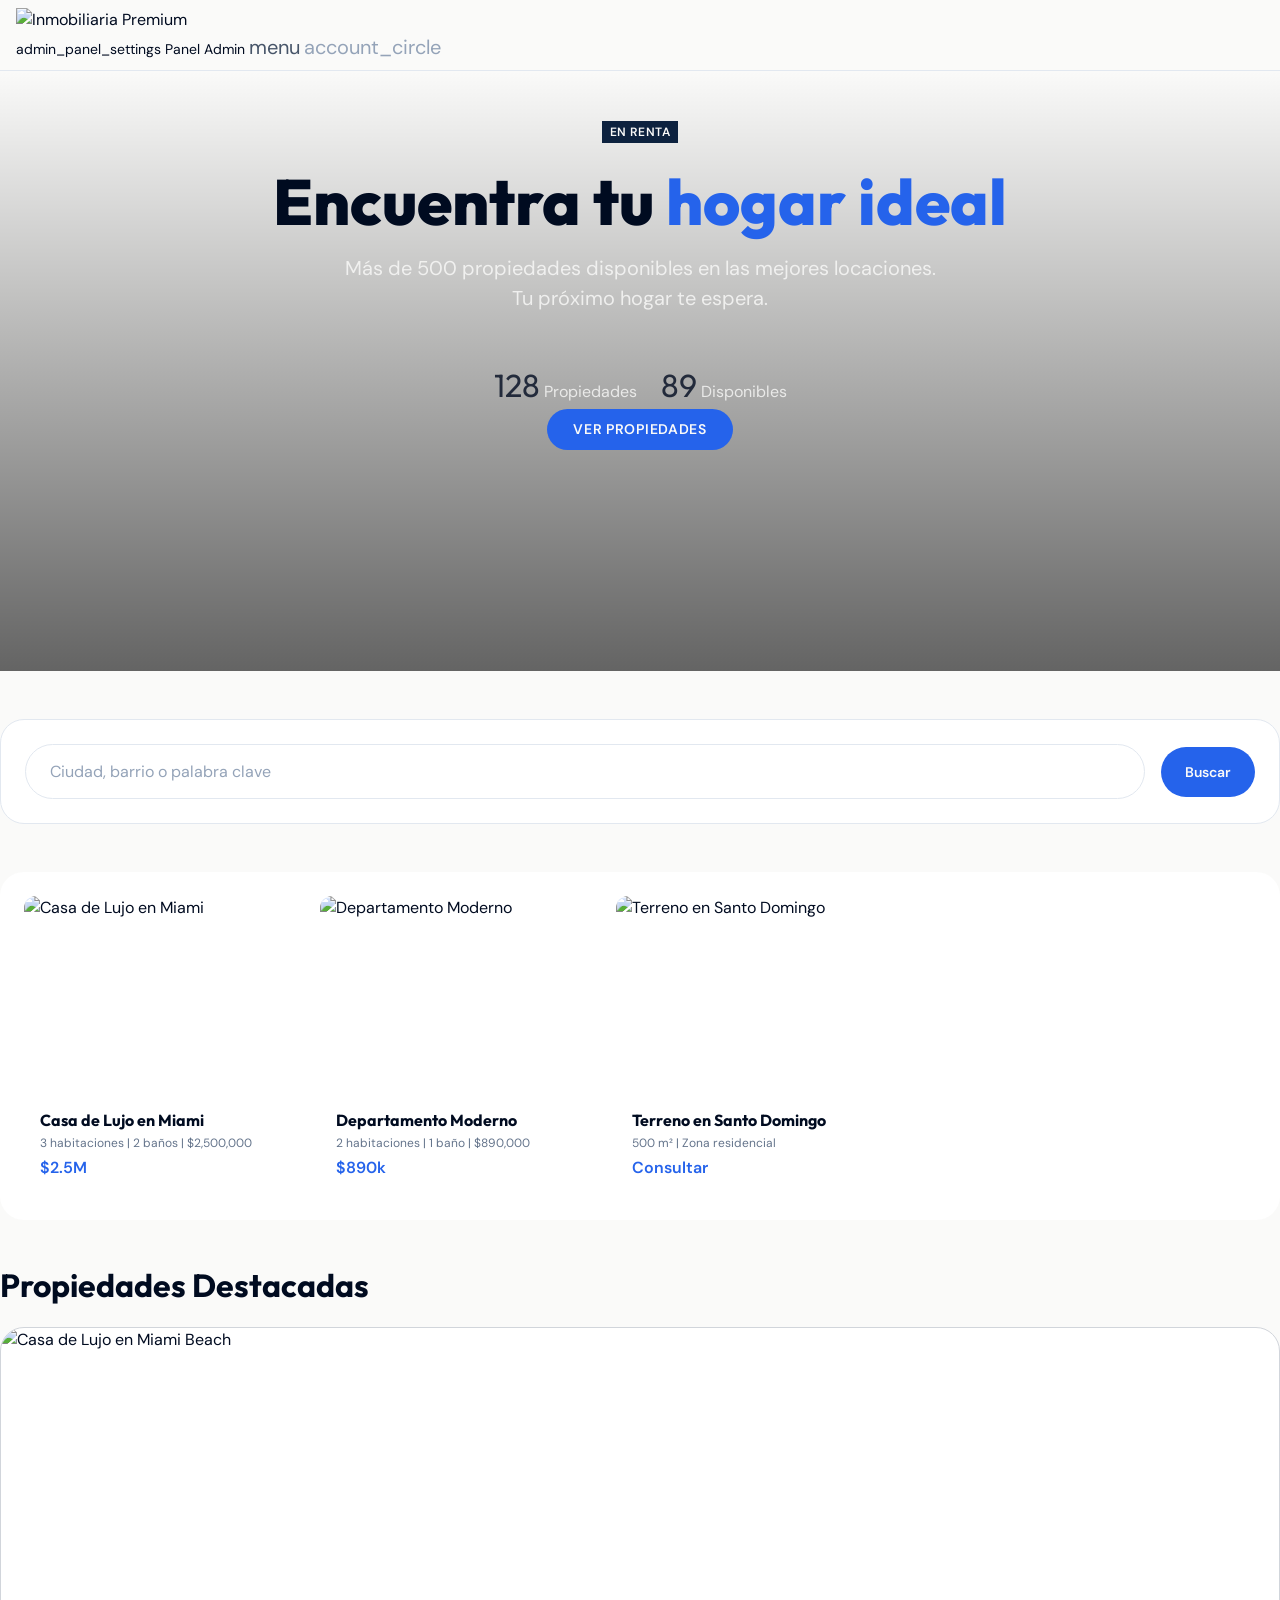
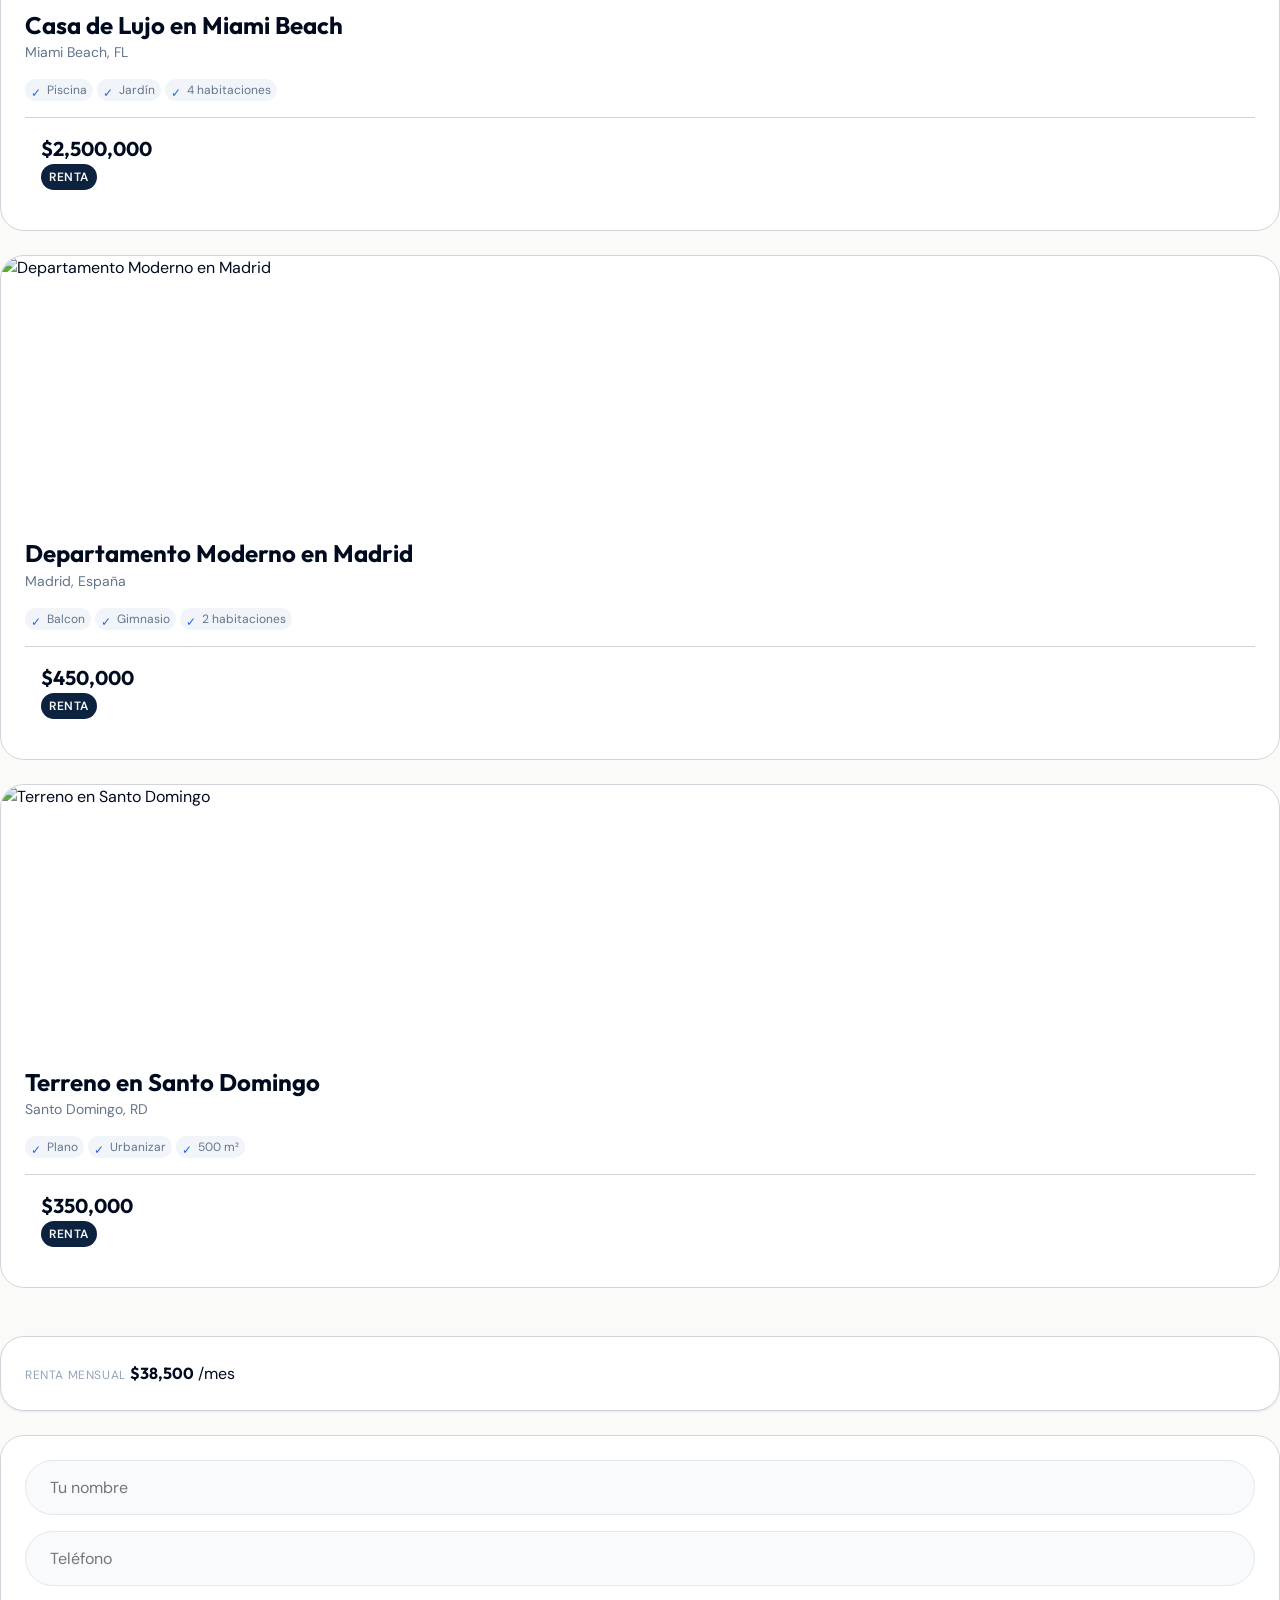
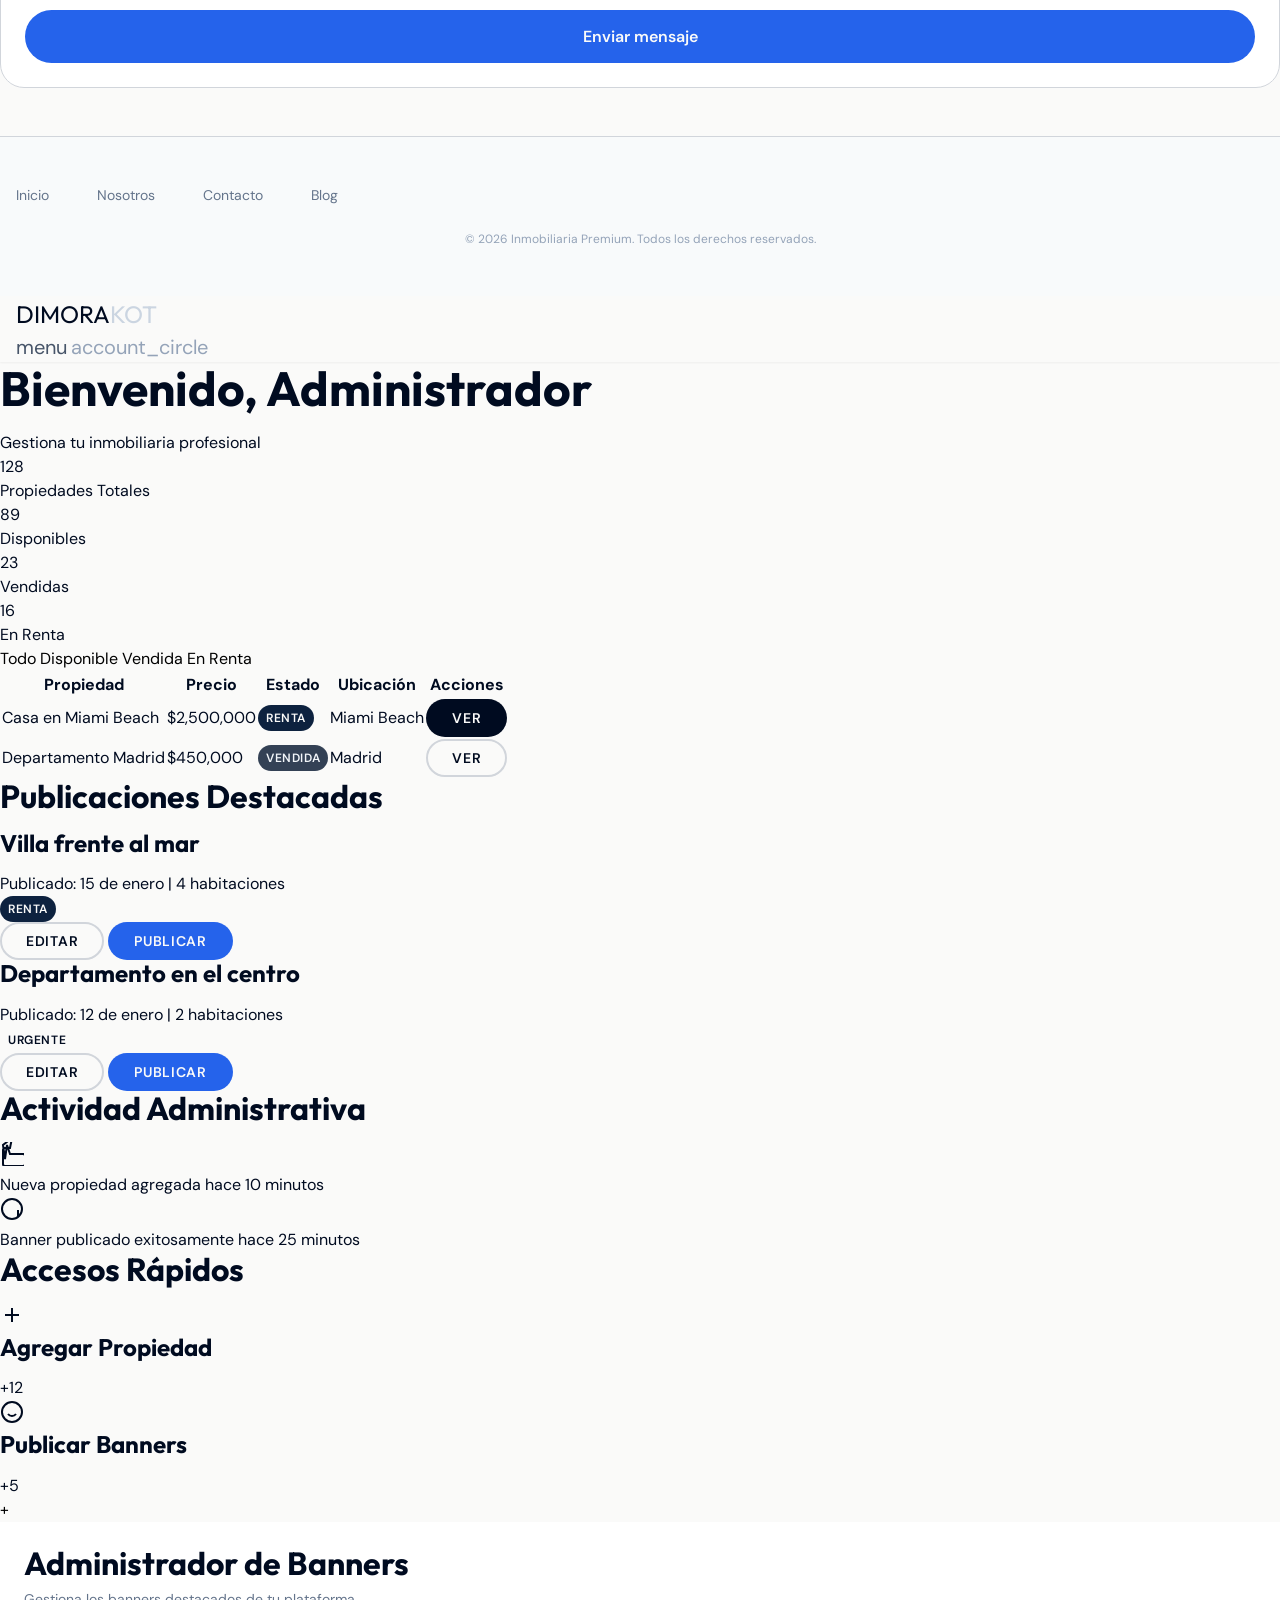
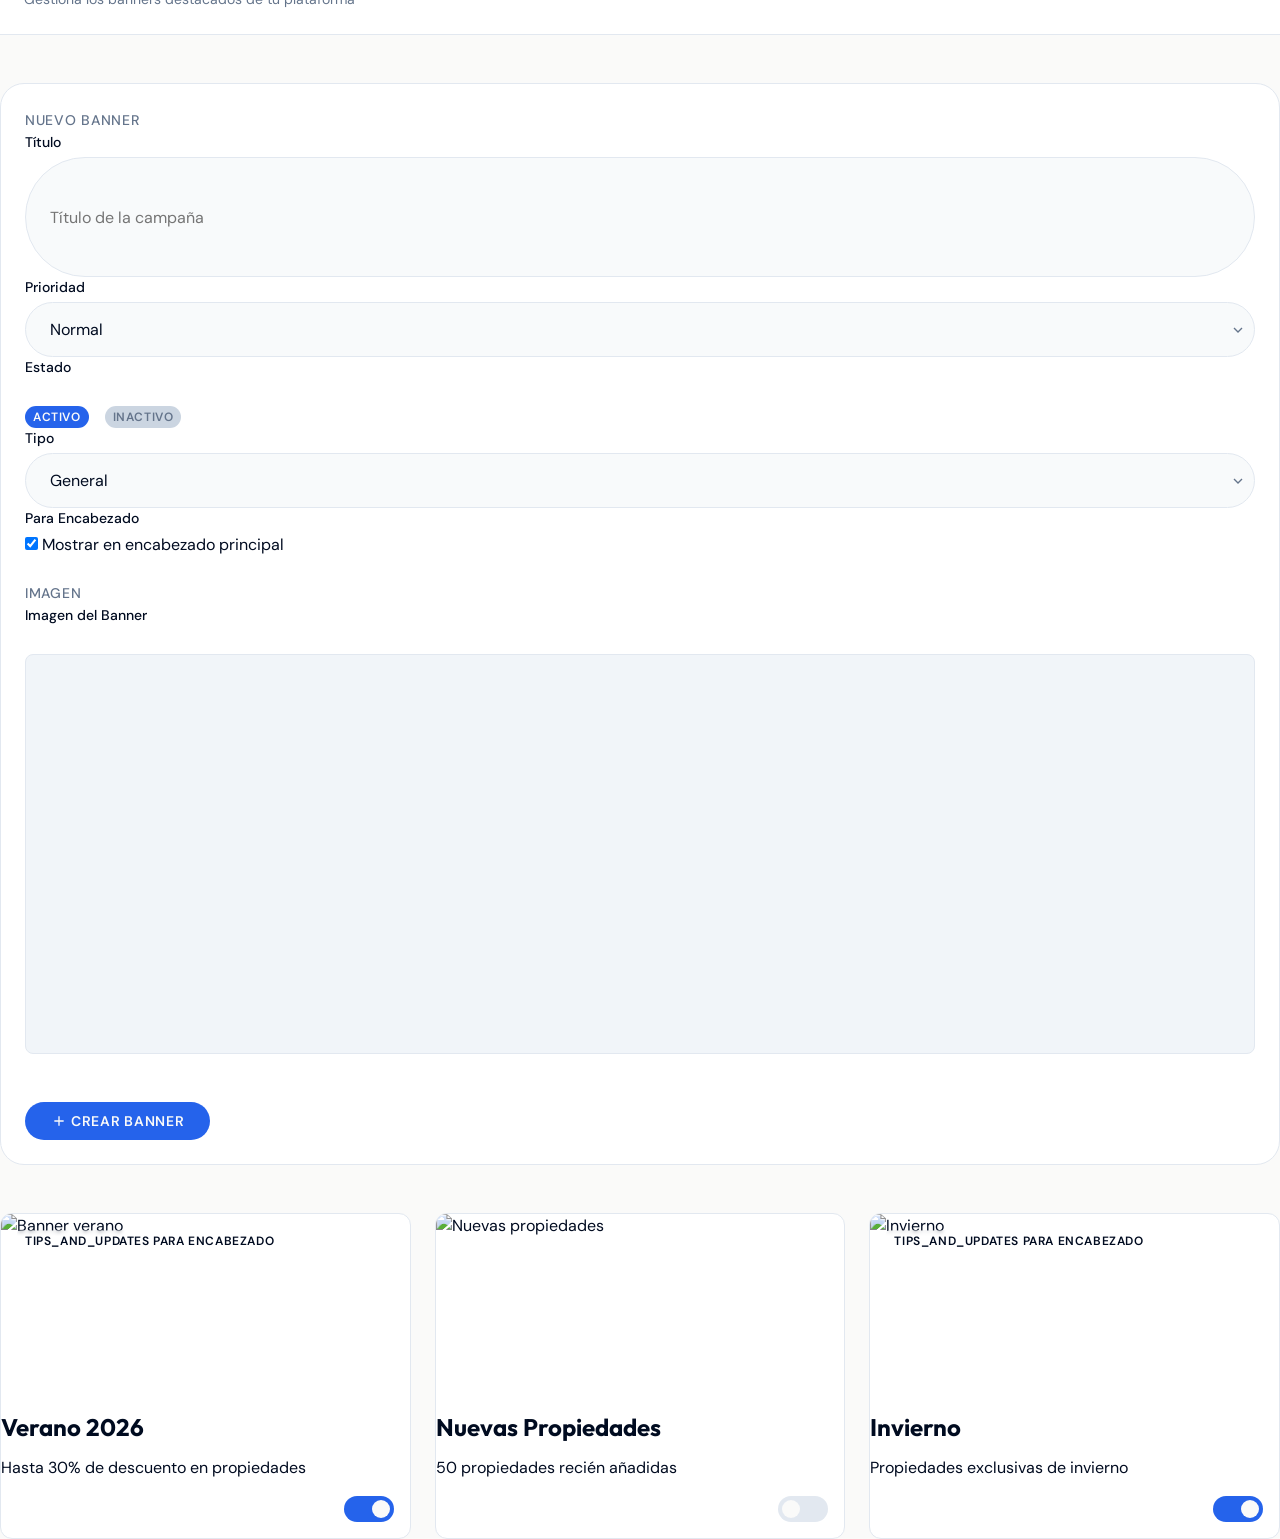
==== commit 0c0cb725: "Actualización diseño y mejora vista GitHub Pages" ====
--- a/index.html
+++ b/index.html
@@ -3,7 +3,18 @@
 <head>
   <meta charset="UTF-8">
   <meta name="viewport" content="width=device-width, initial-scale=1.0">
+  <meta name="description" content="Inmobiliaria Premium - Dimorakot Style - Propiedades en renta y venta">
+  <meta name="keywords" content="inmobiliaria, propiedades, renta, venta, dimorakot, real estate">
+  <meta name="author" content="Proyecto Inmobiliario">
+  <link rel="preconnect" href="https://fonts.googleapis.com">
+  <link rel="preconnect" href="https://fonts.gstatic.com" crossorigin>
+  
+  <!-- Fonts dimorakot: Outfit + DM Sans -->
+  <link href="https://fonts.googleapis.com/css2?family=Outfit:wght@100;300;400;500;600;700;800&family=DM+Sans:ital,opsz,wght@0,9..40,300;0,9..40,400;0,9..40,500;0,9..40,600;0,9..40,700&display=swap" rel="stylesheet">
+  
   <title>Inmobiliaria Premium - Dimorakot Style</title>
+  
+  <!-- Stylesheets -->
   <link rel="stylesheet" href="src/styles/variables.css">
   <link rel="stylesheet" href="src/styles/base.css">
   <link rel="stylesheet" href="src/components/ui/button.css">
@@ -14,12 +25,6 @@
   <link rel="stylesheet" href="src/components/dashboard/dashboard.css">
   <link rel="stylesheet" href="src/components/banner/banner-manager.css">
   <link rel="stylesheet" href="src/components/public/public-page.css">
-  <link rel="preconnect" href="https://fonts.googleapis.com">
-  <link rel="preconnect" href="https://fonts.gstatic.com" crossorigin>
-  
-  <!-- Fonts dimorakot: Outfit + DM Sans -->
-  <link href="https://fonts.googleapis.com/css2?family=Outfit:wght@100;300;400;500;600;700;800&family=DM+Sans:ital,opsz,wght@0,9..40,300;0,9..40,400;0,9..40,500;0,9..40,600;0,9..40,700&display=swap" rel="stylesheet">
-  
 </head>
 <body>
 
@@ -46,7 +51,7 @@
           <a href="#" class="hidden sm:inline-flex items-center gap-1.5 px-4 py-2 text-sm font-semibold text-primary hover:bg-slate-50 rounded-full transition-colors">
             Publica tu propiedad
           </a>
-          <a href="#" class="inline-flex items-center gap-2 pl-3 py-2 border border-primary rounded-full text-sm font-medium text-primary hover:bg-primary-100 transition-all" id="admin-nav-link">
+          <a href="#" class="inline-flex items-center gap-2 pl-3 py-2 border border-primary rounded-full text-sm font-medium text-primary hover:bg-primary-100 transition-colors" id="admin-nav-link">
             <span class="material-symbols-outlined">admin_panel_settings</span>
             <span>Panel Admin</span>
           </a>
@@ -107,7 +112,7 @@
         </div>
       </section>
 
-      <!-- Sidebar fijo con precio y formulario -->
+      <!-- Sidebar fijo -->
       <aside class="sidebar-sticky">
         <div class="price-info">
           <span class="price-info__label">Renta mensual</span>
@@ -162,309 +167,151 @@
         </div>
       </nav>
 
-      <!-- Dashboard Header -->
-      <header class="dashboard-header">
-        <div class="dashboard-header__title">Panel de Control</div>
-        <div class="dashboard-header__stats">
-          <div class="dashboard-header__stat"><span class="dashboard-header__stat-value font-display">1,284</span> Propiedades</div>
-          <div class="dashboard-header__stat"><span class="dashboard-header__stat-value font-display">89</span> Disponibles</div>
-        </div>
-      </header>
-
-      <!-- Banner Destacado para Header -->
-      <section class="banner-stats">
-        <div class="banner-stat">
-          <div class="banner-stat__number font-display">$38,500</div>
-          <div class="banner-stat__label">Oferta Destacada</div>
-        </div>
-        <div class="banner-stat">
-          <div class="banner-stat__number">Activo</div>
-          <div class="banner-stat__label">Estado</div>
-        </div>
-      </section>
-
-      <section class="quick-nav">
-        <div class="quick-nav__title">
-          <svg width="24" height="24" viewBox="0 0 24 24" fill="none" stroke="currentColor" stroke-width="2">
-            <path d="M12 5v14M5 12h14"/>
-          </svg>
-          Gestión de Banners
-        </div>
-        <div class="quick-nav__list">
-          <article class="quick-nav__item">
-            <div class="quick-nav__item-link">
-              <span class="material-symbols-outlined">image</span>
-              <span>Todos los Banners</span>
-            </div>
-          </article>
-          <article class="quick-nav__item">
-            <div class="quick-nav__item-link">
-              <span class="material-symbols-outlined">star</span>
-              <span>Banners Destacados</span>
-            </div>
-          </article>
-          <article class="quick-nav__item">
-            <div class="quick-nav__item-link">
-              <span class="material-symbols-outlined">schedule</span>
-              <span>Fechas Programadas</span>
-            </div>
-          </article>
-        </div>
-      </section>
-
-      <!-- Filtros Avanzados -->
-      <section class="filters-advanced">
-        <div class="filters-advanced__section">
-          <span class="filters-advanced__section-title">Filtrar por</span>
-          <div class="filter-group">
-            <span class="filter-group__label">Estado</span>
-            <select class="filter-group__select" id="statusFilter">
-              <option value="all">Todos</option>
-              <option value="available">Disponible</option>
-              <option value="rent">En Renta</option>
-              <option value="sold">Vendida</option>
-            </select>
-          </div>
-          <div class="filter-group">
-            <span class="filter-group__label">Tipo</span>
-            <select class="filter-group__select" id="propertyType">
-              <option value="all">Todos</option>
-              <option value="house">Casa</option>
-              <option value="apartment">Departamento</option>
-              <option value="land">Terreno</option>
-            </select>
-          </div>
-        </div>
-        <div class="filters-advanced__section">
-          <span class="filters-advanced__section-title">Rango de Precio</span>
-          <div class="filter-group">
-            <span class="filter-group__label">Desde</span>
-            <input type="number" class="filter-group__select" placeholder="0" id="priceMin">
-            <span class="filter-group__label">hasta</span>
-            <input type="number" class="filter-group__select" placeholder="10000000" id="priceMax">
-          </div>
-        </div>
-      </section>
-
-      <!-- Estadísticas Detalladas -->
-      <section class="detailed-stats">
-        <div class="stat-card">
-          <div class="stat-card__icon">
-            <svg width="24" height="24" viewBox="0 0 24 24" fill="none" stroke="currentColor" stroke-width="2">
-              <path d="M3 9l9 6l9-6l-9-6l-9 6z"/>
-              <path d="M3 12h25"/>
-              <path d="M3 15h9"/>
-              <path d="M3 18h17"/>
-            </svg>
-          </div>
-          <div class="stat-card__number" id="stat-total">1,284</div>
-          <div class="stat-card__label">Total Propiedades</div>
-        </div>
-        <div class="stat-card">
-          <div class="stat-card__icon">
-            <svg width="24" height="24" viewBox="0 0 24 24" fill="none" stroke="currentColor" stroke-width="2">
-              <circle cx="12" cy="12" r="10"/><path d="M18 20v-7"/>
-            </svg>
-          </div>
-          <div class="stat-card__number" id="stat-available">89</div>
-          <div class="stat-card__label">Disponibles</div>
-        </div>
-        <div class="stat-card">
-          <div class="stat-card__icon">
-            <svg width="24" height="24" viewBox="0 0 24 24" fill="none" stroke="currentColor" stroke-width="2">
-              <path d="M3 3l2 14 2-14 3 9h13a2 2 0 0 1 2 2v8a2 2 0 0 1-2 2H5a2 2 0 0 1-2-2V8a2 2 0 0 1 2-2h5l2-10z"/>
-            </svg>
-          </div>
-          <div class="stat-card__number" id="stat-sold">231</div>
-          <div class="stat-card__label">Vendidas</div>
-        </div>
-        <div class="stat-card">
-          <div class="stat-card__icon">
-            <svg width="24" height="24" viewBox="0 0 24 24" fill="none" stroke="currentColor" stroke-width="2">
-              <path d="M21 15v5a2 2 0 0 1-2 2H5a2 2 0 0 1-2-2V5a2 2 0 0 1 2-2h11l7 7v3"/>
-            </svg>
-          </div>
-          <div class="stat-card__number" id="stat-rent">87</div>
-          <div class="stat-card__label">En Renta</div>
-        </div>
-      </section>
-
-      <!-- Tabla Avanzada de Propiedades -->
-      <section class="advanced-table">
-        <table>
+      <!-- Bienvenida -->
+      <section class="welcome-section">
+        <h2 class="welcome-section__greeting">Bienvenido, <span class="welcome-section__admin-name">Administrador</span></h2>
+        <p>Gestiona tu inmobiliaria profesional</p>
+      </section>
+
+      <!-- Resumen actividad -->
+      <section class="activity-summary">
+        <div class="summary-card">
+          <div class="summary-card__number" id="summary-total-properties">128</div>
+          <div class="summary-card__label">Propiedades Totales</div>
+        </div>
+        <div class="summary-card">
+          <div class="summary-card__number" id="summary-available">89</div>
+          <div class="summary-card__label">Disponibles</div>
+        </div>
+        <div class="summary-card">
+          <div class="summary-card__number" id="summary-sold">23</div>
+          <div class="summary-card__label">Vendidas</div>
+        </div>
+        <div class="summary-card">
+          <div class="summary-card__number" id="summary-rent">16</div>
+          <div class="summary-card__label">En Renta</div>
+        </div>
+      </section>
+
+      <!-- Indicadores -->
+      <section class="properties-indicators">
+        <div class="properties-indicators__filter">
+          <button class="properties-indicators__filter-btn properties-indicators__filter-btn--active" data-filter="all">Todo</button>
+          <button class="properties-indicators__filter-btn" data-filter="available">Disponible</button>
+          <button class="properties-indicators__filter-btn" data-filter="sold">Vendida</button>
+          <button class="properties-indicators__filter-btn" data-filter="rent">En Renta</button>
+        </div>
+
+        <table class="properties-table">
           <thead>
             <tr>
-              <th data-label="Propiedad">Propiedad</th>
-              <th data-label="Precio">Precio</th>
-              <th data-label="Estado">Estado</th>
-              <th data-label="Ubicación">Ubicación</th>
-              <th data-label="Acciones">Acciones</th>
+              <th>Propiedad</th>
+              <th>Precio</th>
+              <th>Estado</th>
+              <th>Ubicación</th>
+              <th>Acciones</th>
             </tr>
           </thead>
           <tbody>
             <tr>
               <td>Casa en Miami Beach</td>
-              <td class="price">$2,500,000</td>
-              <td><span class="status-dot status-dot--available"></span>Disponible</td>
-              <td>Miami Beach, FL</td>
-              <td>
-                <button class="btn btn-small btn-primary">Ver</button>
-                <button class="btn btn-small btn-secondary">Editar</button>
-              </td>
+              <td>$2,500,000</td>
+              <td><span class="badge badge--rent">Renta</span></td>
+              <td>Miami Beach</td>
+              <td><button class="btn btn-primary">Ver</button></td>
             </tr>
             <tr>
-              <td>Departamento en Madrid</td>
-              <td class="price">$450,000</td>
-              <td><span class="status-dot status-dot--sold"></span>Vendida</td>
-              <td>Madrid, España</td>
-              <td>
-                <button class="btn btn-small btn-secondary">Ver</button>
-                <button class="btn btn-small btn-alert">Historial</button>
-              </td>
-            </tr>
-            <tr>
-              <td>Terreno en Santo Domingo</td>
-              <td class="price">$350,000</td>
-              <td><span class="status-dot status-dot--available"></span>Disponible</td>
-              <td>Santo Domingo, RD</td>
-              <td>
-                <button class="btn btn-small btn-primary">Ver</button>
-                <button class="btn btn-small btn-secondary">Detalles</button>
-              </td>
+              <td>Departamento Madrid</td>
+              <td>$450,000</td>
+              <td><span class="badge badge--sold">Vendida</span></td>
+              <td>Madrid</td>
+              <td><button class="btn btn-secondary">Ver</button></td>
             </tr>
           </tbody>
         </table>
       </section>
 
-      <!-- Gráficas de Resumen -->
-      <section class="charts-summary">
-        <div class="charts-summary__title">
-          <span>Gráficas Resumen</span>
-        </div>
-        <div class="charts-row">
-          <div class="chart-card">
-            <div class="chart-card__label">Propiedades por Tipo</div>
-            <canvas class="chart-card__canvas" id="chartPropertyType"></canvas>
-          </div>
-          <div class="chart-card">
-            <div class="chart-card__label">Estados del Mercado</div>
-            <canvas class="chart-card__canvas" id="chartMarketStatus"></canvas>
-          </div>
-        </div>
-        <div class="charts-row">
-          <div class="chart-card">
-            <div class="chart-card__label">Ingresos Mensuales</div>
-            <canvas class="chart-card__canvas" id="chartMonthlyIncome"></canvas>
-          </div>
-          <div class="chart-card">
-            <div class="chart-card__label">Propiedades por Ubicación</div>
-            <canvas class="chart-card__canvas" id="chartLocation"></canvas>
-          </div>
-        </div>
-      </section>
-
-      <!-- Acciones Masivas -->
-      <section class="bulk-actions">
-        <div class="bulk-actions__title">
-          <span>Acciones Masivas</span>
-          <svg width="20" height="20" viewBox="0 0 24 24" fill="none" stroke="currentColor" stroke-width="2" class="bulk-actions__toggle-icon">
-            <path d="M9 18l6-6-6-6m7.5-4.5l-3 3-3-3"/>
-          </svg>
-          <span>Seleccionar todas</span>
-          <input type="checkbox" class="bulk-actions__toggle-input" id="selectAll">
-          <span class="bulk-actions__toggle-slider"></span>
-        </div>
-        <div class="bulk-actions__list">
-          <div class="bulk-actions__item" data-action="delete">Eliminar seleccionados</div>
-          <div class="bulk-actions__item data-action="publish">Publicar seleccionados</div>
-          <div class="bulk-actions__item data-action="unpublish">Quitar publicación</div>
-        </div>
-        <div class="bulk-actions__select-all">
-          <input type="checkbox" id="selectAll" class="bulk-actions__toggle-input">
-          <label for="selectAll" class="text-sm text-slate-600 hover:text-primary transition-colors">Seleccionar todas</label>
-        </div>
-      </section>
-
-      <!-- Activity Feed -->
-      <section class="activity-feed">
-        <div class="activity-feed__header">
-          <span class="activity-feed__title">Actividad Reciente</span>
-          <div class="activity-feed__filter">
-            <button class="activity-feed__filter-btn activity-feed__filter-btn--active">Todo</button>
-            <button class="activity-feed__filter-btn">Publicaciones</button>
-            <button class="activity-feed__filter-btn">Propiedades</button>
-            <button class="activity-feed__filter-btn">Usuarios</button>
-          </div>
-        </div>
-        <div class="activity-feed__list" id="activityFeed">
-          <div class="activity-feed__item">
-            <div class="activity-feed__icon">
+      <!-- Publicaciones destacadas -->
+      <section class="highlighted-publications">
+        <h3 class="highlighted-publications__title">Publicaciones Destacadas</h3>
+        <div class="grid grid-cols-1 md:grid-cols-2 gap-4">
+          <article class="publication-card">
+            <div class="publication-card__info">
+              <h4 class="publication-card__title">Villa frente al mar</h4>
+              <p class="publication-card__meta">Publicado: 15 de enero | 4 habitaciones</p>
+            </div>
+            <div>
+              <span class="publication-card__badge badge badge--rent">Renta</span>
+            </div>
+            <div class="publication-card__actions">
+              <button class="btn btn-secondary">Editar</button>
+              <button class="btn btn-accent">Publicar</button>
+            </div>
+          </article>
+          <article class="publication-card">
+            <div class="publication-card__info">
+              <h4 class="publication-card__title">Departamento en el centro</h4>
+              <p class="publication-card__meta">Publicado: 12 de enero | 2 habitaciones</p>
+            </div>
+            <div>
+              <span class="publication-card__badge badge badge--urgent">Urgente</span>
+            </div>
+            <div class="publication-card__actions">
+              <button class="btn btn-secondary">Editar</button>
+              <button class="btn btn-accent">Publicar</button>
+            </div>
+          </article>
+        </div>
+      </section>
+
+      <!-- Actividad administrativa -->
+      <section class="admin-activity">
+        <h3 class="admin-activity__title">Actividad Administrativa</h3>
+        <div class="admin-activity__item">
+          <div class="activity-item__icon">
+            <svg width="24" height="24" viewBox="0 0 24 24" fill="none" stroke="currentColor" stroke-width="2">
+              <path d="M3 3l2 14 2-14 3 9h13a2 2 0 0 1 2 2v8a2 2 0 0 1-2 2H5a2 2 0 0 1-2-2V8a2 2 0 0 1 2-2h5l2-10z"/>
+            </svg>
+          </div>
+          <div class="activity-item__details">
+            <span>Nueva propiedad agregada</span>
+            <span class="activity-item__timestamp">hace 10 minutos</span>
+          </div>
+        </div>
+        <div class="admin-activity__item">
+          <div class="activity-item__icon">
+            <svg width="24" height="24" viewBox="0 0 24 24" fill="none" stroke="currentColor" stroke-width="2">
+              <circle cx="12" cy="12" r="10"/><path d="M18 20v-7"/>
+            </svg>
+          </div>
+          <div class="activity-item__details">
+            <span>Banner publicado exitosamente</span>
+            <span class="activity-item__timestamp">hace 25 minutos</span>
+          </div>
+        </div>
+      </section>
+
+      <!-- Accesos rápidos -->
+      <section class="quick-actions">
+        <h3 class="quick-actions__title">Accesos Rápidos</h3>
+        <div class="quick-actions__grid">
+          <article class="quick-action-card">
+            <div class="quick-action-card__icon">
               <svg width="24" height="24" viewBox="0 0 24 24" fill="none" stroke="currentColor" stroke-width="2">
-                <path d="M3 3l2 14 2-14 3 9h13a2 2 0 0 1 2 2v8a2 2 0 0 1-2 2H5a2 2 0 0 1-2-2V8a2 2 0 0 1 2-2h5l2-10z"/>
+                <path d="M12 5v14M5 12h14"/>
               </svg>
             </div>
-            <div class="activity-feed__details">
-              <span>Nueva propiedad agregada: Casa en Miami Beach</span>
-              <span class="activity-feed__timestamp">hace 10 min</span>
-            </div>
-          </div>
-          <div class="activity-feed__item">
-            <div class="activity-feed__icon">
+            <h4 class="quick-action-card__title">Agregar Propiedad</h4>
+            <div class="quick-action-card__count">+12</div>
+          </article>
+          <article class="quick-action-card">
+            <div class="quick-action-card__icon">
               <svg width="24" height="24" viewBox="0 0 24 24" fill="none" stroke="currentColor" stroke-width="2">
-                <circle cx="12" cy="12" r="10"/><path d="M18 20v-7"/>
+                <circle cx="12" cy="12" r="10"/><path d="M8 14s1.5 2 4 2 4-2 4-2"/><line x1="9" y1="9" x2="9.01" y2="9"/><line x1="15" y1="9" x2="15.01" y2="9"/>
               </svg>
             </div>
-            <div class="activity-feed__details">
-              <span>Banner publicado: Departamento en el Centro</span>
-              <span class="activity-feed__timestamp">hace 25 min</span>
-            </div>
-          </div>
-          <div class="activity-feed__item">
-            <div class="activity-feed__icon">
-              <svg width="24" height="24" viewBox="0 0 24 24" fill="none" stroke="currentColor" stroke-width="2">
-                <path d="M21 15v5a2 2 0 0 1-2 2H5a2 2 0 0 1-2-2V5a2 2 0 0 1 2-2h11l7 7v3"/>
-              </svg>
-            </div>
-            <div class="activity-feed__details">
-              <span>Propiedad vendida: Terreno en Santo Domingo</span>
-              <span class="activity-feed__timestamp">hace 1 hora</span>
-            </div>
-          </div>
-        </div>
-      </section>
-
-      <!-- Quick Nav -->
-      <section class="quick-nav">
-        <div class="quick-nav__title">
-          <svg width="24" height="24" viewBox="0 0 24 24" fill="none" stroke="currentColor" stroke-width="2">
-            <path d="M12 5v14M5 12h14"/>
-          </svg>
-          Accesos Rápidos
-        </div>
-        <div class="quick-nav__list">
-          <article class="quick-nav__item">
-            <div class="quick-nav__item-link">
-              <span class="material-symbols-outlined">apartment</span>
-              <span>Propiedades</span>
-            </div>
-          </article>
-          <article class="quick-nav__item">
-            <div class="quick-nav__item-link">
-              <span class="material-symbols-outlined">trending_up</span>
-              <span>Estadísticas</span>
-            </div>
-          </article>
-          <article class="quick-nav__item">
-            <div class="quick-nav__item-link">
-              <span class="material-symbols-outlined">people</span>
-              <span>Usuarios</span>
-            </div>
-          </article>
-          <article class="quick-nav__item">
-            <div class="quick-nav__item-link">
-              <span class="material-symbols-outlined">settings</span>
-              <span>Configuración</span>
-            </div>
+            <h4 class="quick-action-card__title">Publicar Banners</h4>
+            <div class="quick-action-card__count">+5</div>
           </article>
         </div>
       </section>
@@ -606,6 +453,40 @@
   <script>
     // Inicialización
     document.addEventListener('DOMContentLoaded', function() {
+      // Panel de Administración toggle
+      const adminNavLink = document.getElementById('admin-nav-link');
+      const publicPage = document.getElementById('public-page');
+      const dashboardSection = document.querySelector('.dashboard-main');
+      
+      if (adminNavLink && publicPage && dashboardSection) {
+        let isAdminMode = false;
+        
+        adminNavLink.addEventListener('click', function(e) {
+          e.preventDefault();
+          isAdminMode = !isAdminMode;
+          
+          if (isAdminMode) {
+            publicPage.style.display = 'none';
+            dashboardSection.style.display = 'block';
+            adminNavLink.innerHTML = `
+              <span class="material-symbols-outlined">tips_and_updates</span>
+              <span>Modo Público</span>
+            `;
+            adminNavLink.style.borderColor = 'var(--color-accent-blue)';
+            adminNavLink.style.color = 'var(--color-accent-blue)';
+          } else {
+            publicPage.style.display = 'block';
+            dashboardSection.style.display = 'none';
+            adminNavLink.innerHTML = `
+              <span class="material-symbols-outlined">admin_panel_settings</span>
+              <span>Panel Admin</span>
+            `;
+            adminNavLink.style.borderColor = 'var(--color-primary)';
+            adminNavLink.style.color = 'var(--color-primary)';
+          }
+        });
+      }
+      
       // Inicializar carousel
       const carouselTrack = document.getElementById('carousel-track');
       if (carouselTrack) {
@@ -704,18 +585,6 @@
         avatar.style.color = 'var(--color-bg-primary)';
       });
 
-      // Tooltips simples
-      const tooltips = document.querySelectorAll('.tooltip');
-      tooltips.forEach(tooltip => {
-        tooltip.addEventListener('mouseover', function() {
-          const tooltipText = this.getAttribute('data-tooltip');
-          const tooltipEl = document.createElement('div');
-          tooltipEl.className = 'tooltip-text';
-          tooltipEl.textContent = tooltipText;
-          this.appendChild(tooltipEl);
-        });
-      });
-
       // WhatsApp CTA
       const whatsappCTA = document.querySelector('.whatsapp-cta');
       if (whatsappCTA) {
@@ -726,42 +595,6 @@
         });
       }
     });
-
-    // Panel de Administración
-    const adminNavLink = document.getElementById('admin-nav-link');
-    const publicPage = document.getElementById('public-page');
-    const dashboardSection = document.querySelector('.dashboard-main');
-    
-    if (adminNavLink && publicPage && dashboardSection) {
-      let isAdminMode = false;
-      
-      adminNavLink.addEventListener('click', function(e) {
-        e.preventDefault();
-        isAdminMode = !isAdminMode;
-        
-        if (isAdminMode) {
-          // Cambiar a modo administrador
-          publicPage.style.display = 'none';
-          dashboardSection.style.display = 'block';
-          adminNavLink.innerHTML = `
-            <span class="material-symbols-outlined">tips_and_updates</span>
-            <span>Modo Público</span>
-          `;
-          adminNavLink.style.borderColor = 'var(--color-accent-blue)';
-          adminNavLink.style.color = 'var(--color-accent-blue)';
-        } else {
-          // Regresar modo público
-          publicPage.style.display = 'block';
-          dashboardSection.style.display = 'none';
-          adminNavLink.innerHTML = `
-            <span class="material-symbols-outlined">admin_panel_settings</span>
-            <span>Panel Admin</span>
-          `;
-          adminNavLink.style.borderColor = 'var(--color-primary)';
-          adminNavLink.style.color = 'var(--color-primary)';
-        }
-      });
-    }
-</script>
+  </script>
 </body>
 </html>
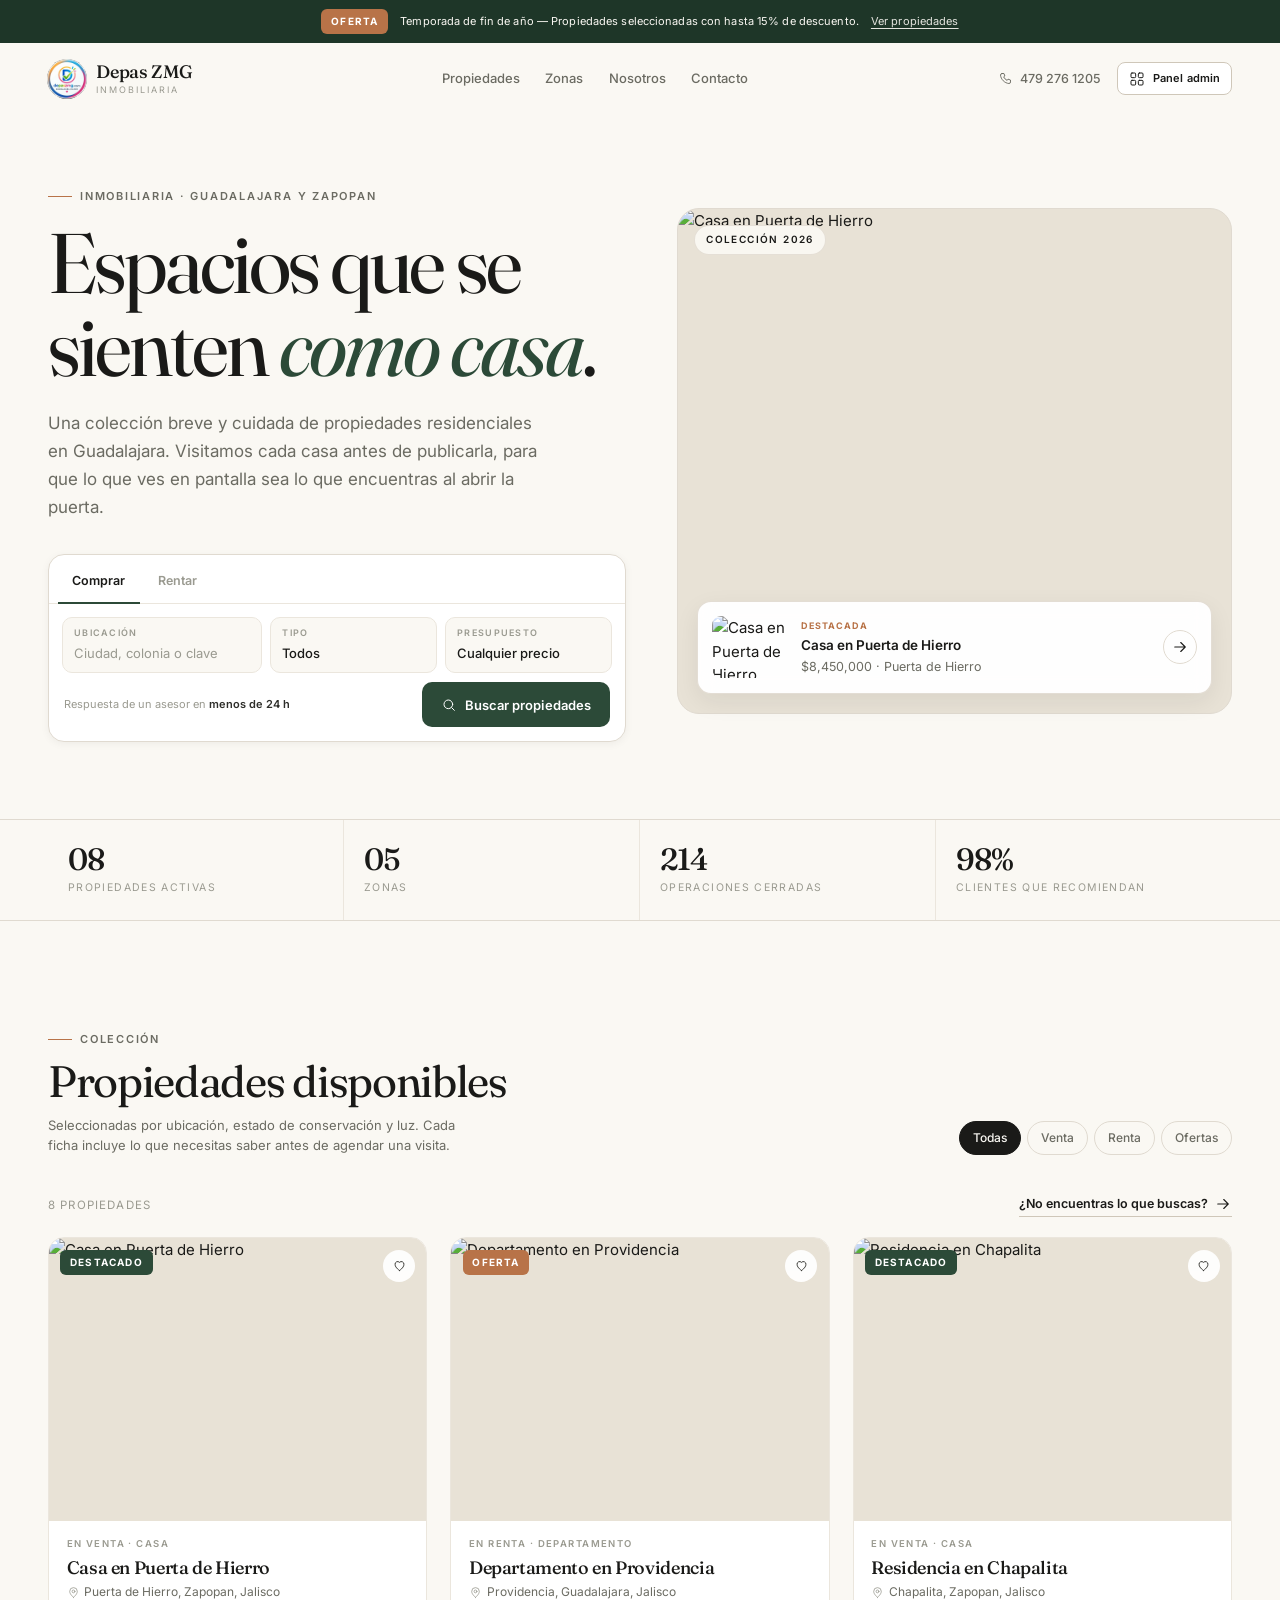
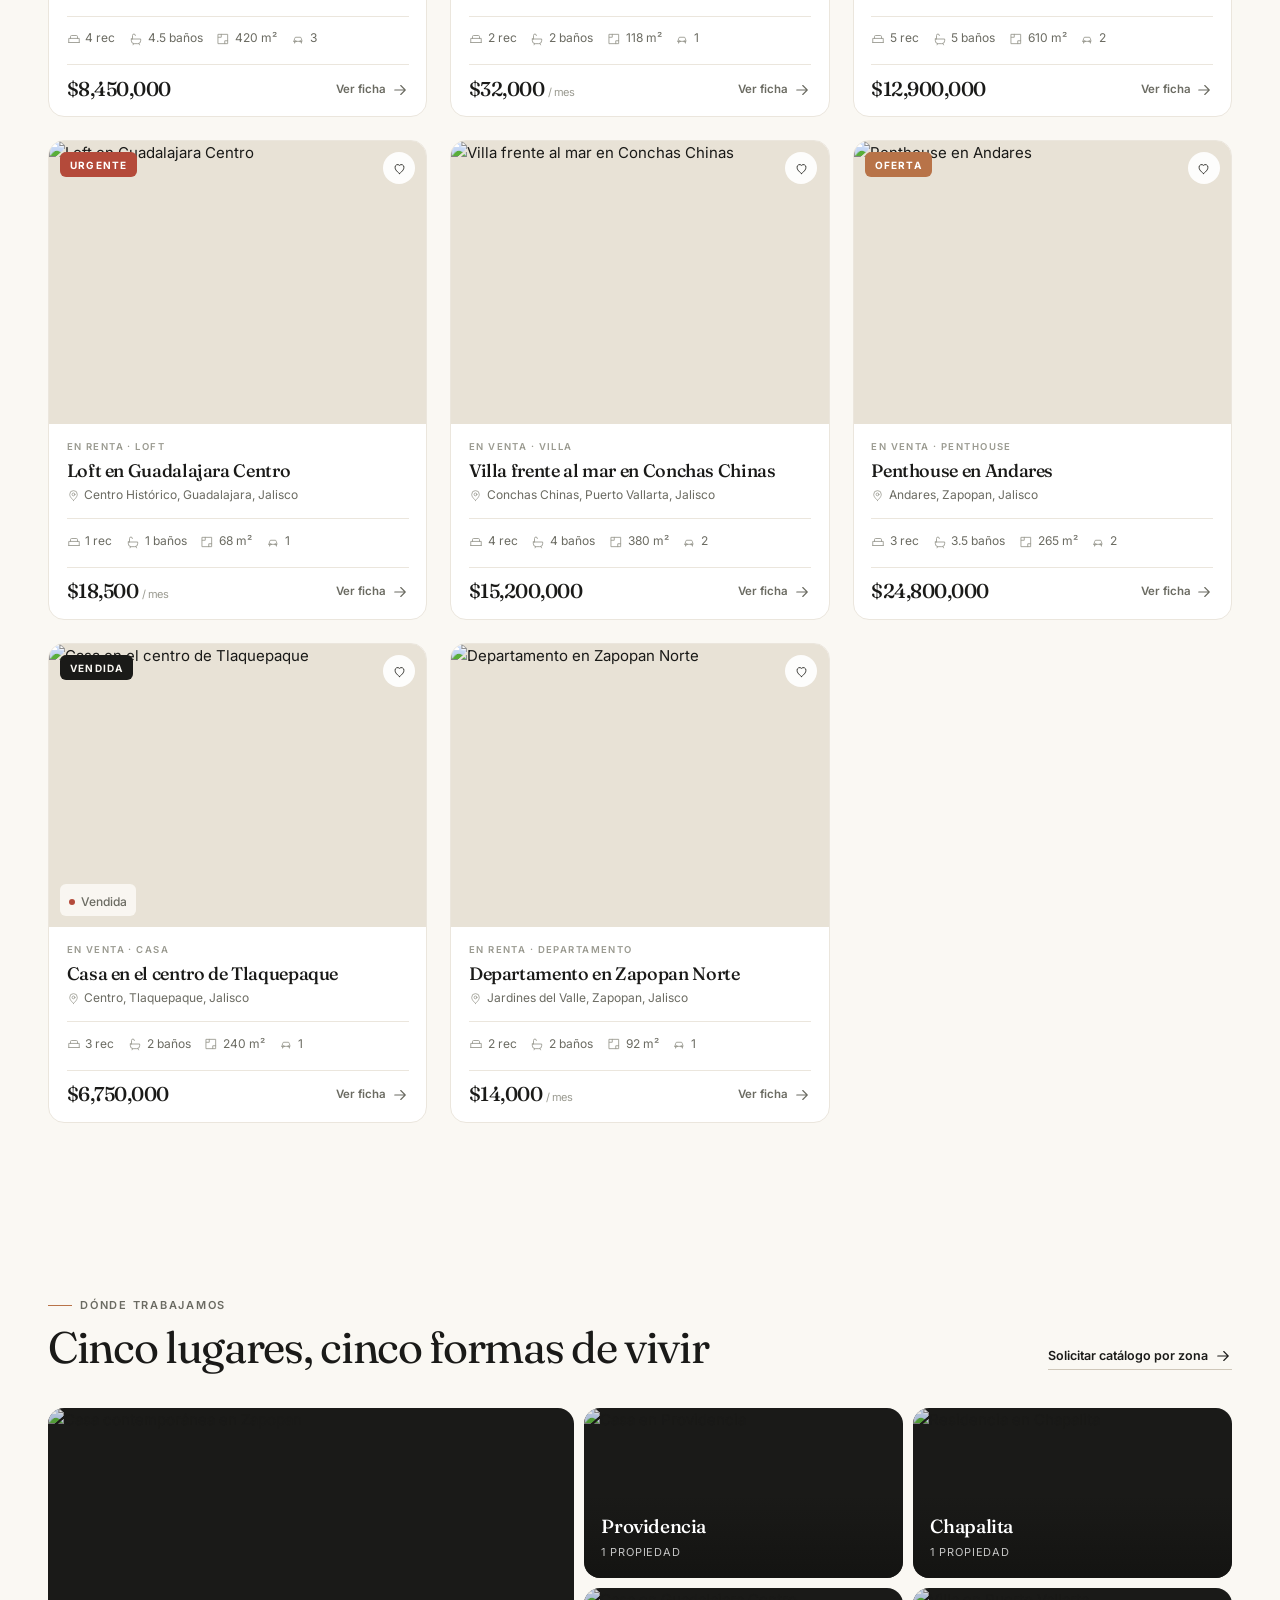
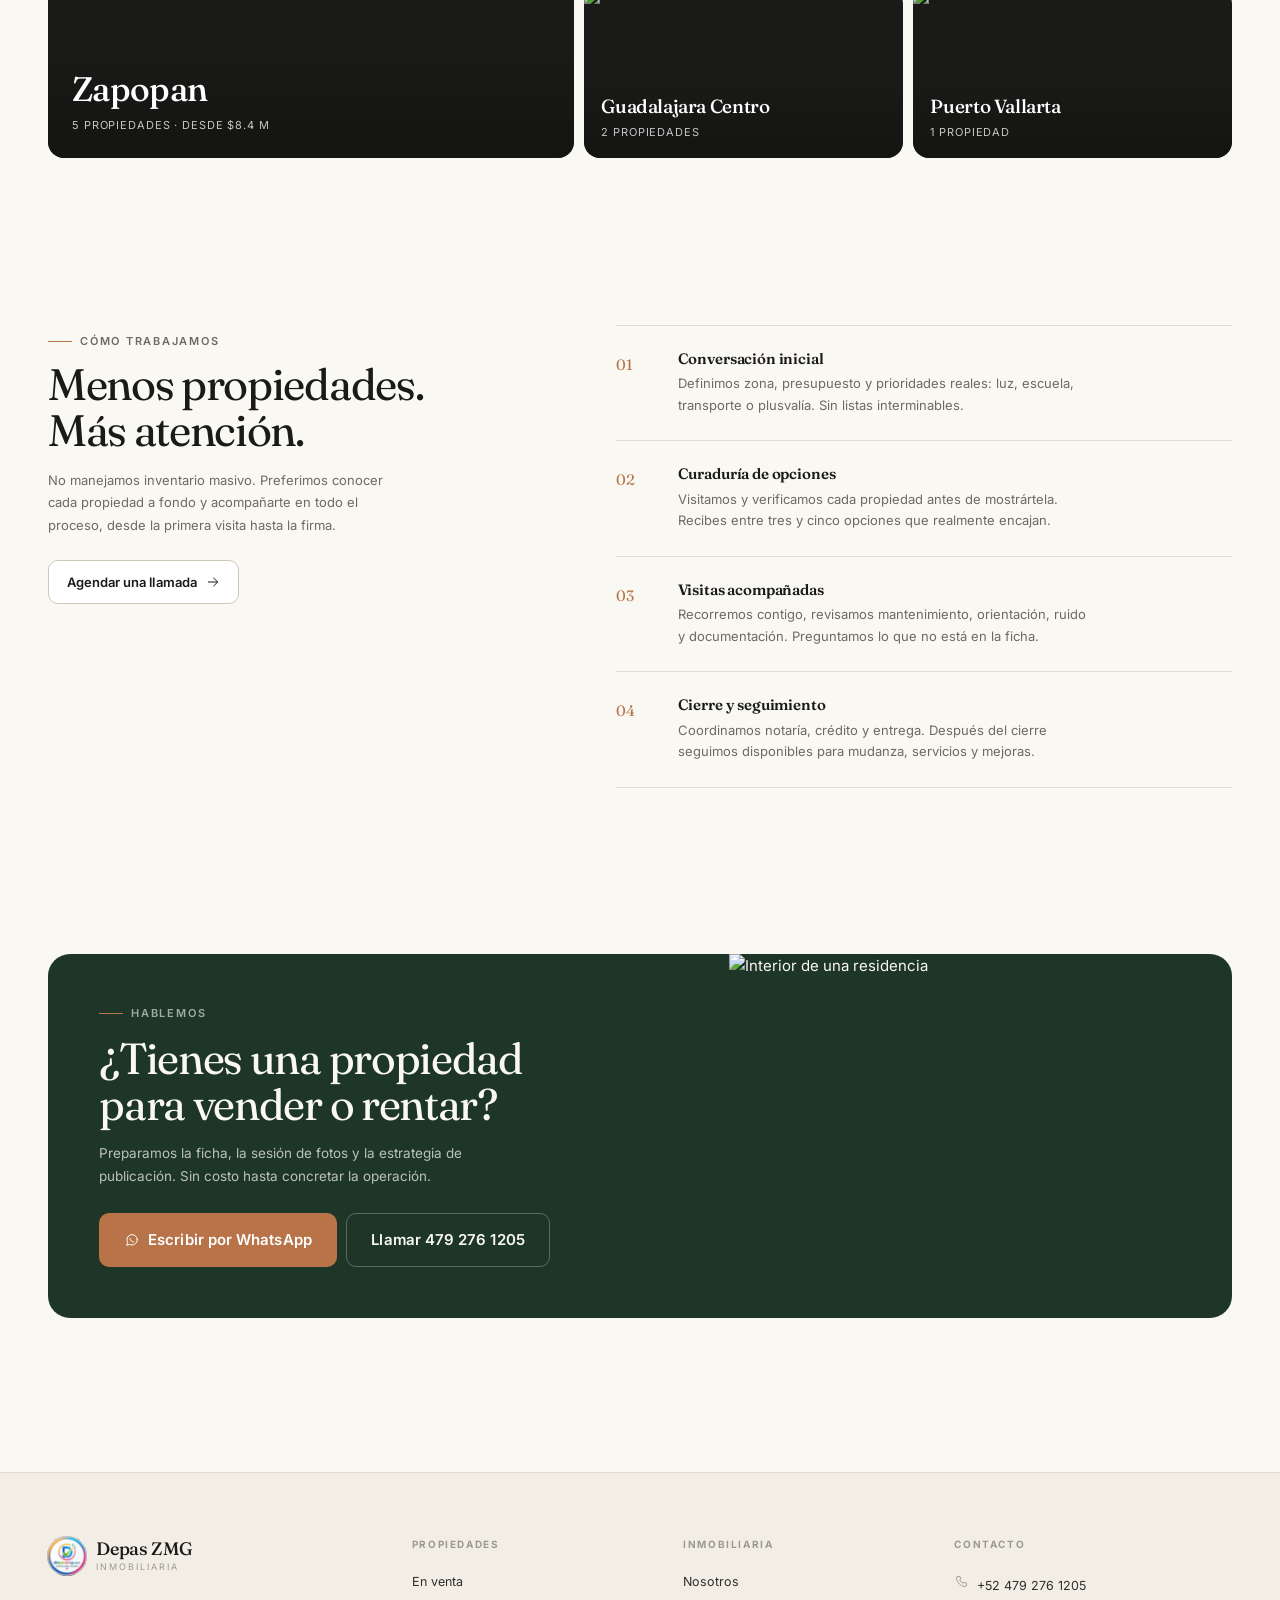
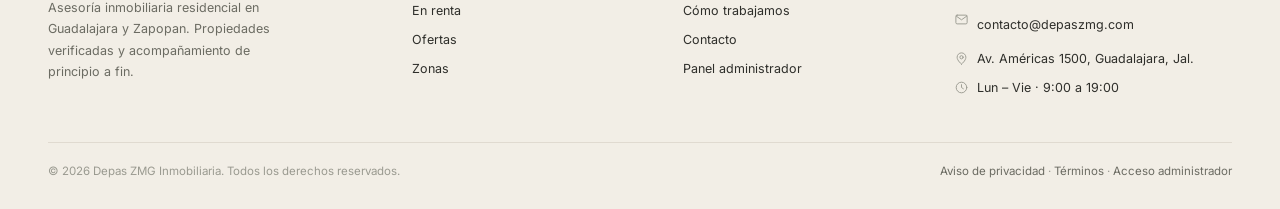
==== commit c32df0f4: "Rediseno editorial completo del sitio Depas ZMG - Nueva hoja de estilos editorial (design-system + c" ====
--- a/index.html
+++ b/index.html
@@ -3,598 +3,395 @@
 <head>
   <meta charset="UTF-8">
   <meta name="viewport" content="width=device-width, initial-scale=1.0">
-  <meta name="description" content="Inmobiliaria Premium - Dimorakot Style - Propiedades en renta y venta">
-  <meta name="keywords" content="inmobiliaria, propiedades, renta, venta, dimorakot, real estate">
-  <meta name="author" content="Proyecto Inmobiliario">
+  <title>Depas ZMG — Inmobiliaria en Guadalajara</title>
+  <meta name="description" content="Casas, departamentos y villas seleccionadas en Guadalajara, Zapopan, Tlaquepaque y Puerto Vallarta. Asesoría inmobiliaria personalizada.">
+  <meta name="theme-color" content="#FAF8F3">
+  <link rel="icon" type="image/jpeg" href="assets/logo.jpeg">
+
   <link rel="preconnect" href="https://fonts.googleapis.com">
   <link rel="preconnect" href="https://fonts.gstatic.com" crossorigin>
-  
-  <!-- Fonts dimorakot: Outfit + DM Sans -->
-  <link href="https://fonts.googleapis.com/css2?family=Outfit:wght@100;300;400;500;600;700;800&family=DM+Sans:ital,opsz,wght@0,9..40,300;0,9..40,400;0,9..40,500;0,9..40,600;0,9..40,700&display=swap" rel="stylesheet">
-  
-  <title>Inmobiliaria Premium - Dimorakot Style</title>
-  
-  <!-- Stylesheets -->
-  <link rel="stylesheet" href="src/styles/variables.css">
-  <link rel="stylesheet" href="src/styles/base.css">
-  <link rel="stylesheet" href="src/components/ui/button.css">
-  <link rel="stylesheet" href="src/components/ui/card.css">
-  <link rel="stylesheet" href="src/components/ui/input.css">
-  <link rel="stylesheet" href="src/components/ui/nav.css">
-  <link rel="stylesheet" href="src/components/ui/avatar.css">
-  <link rel="stylesheet" href="src/components/dashboard/dashboard.css">
-  <link rel="stylesheet" href="src/components/banner/banner-manager.css">
-  <link rel="stylesheet" href="src/components/public/public-page.css">
+  <link href="https://fonts.googleapis.com/css2?family=Fraunces:ital,opsz,wght@0,9..144,300..600;1,9..144,300..600&family=Inter:wght@300;400;500;600;700&display=swap" rel="stylesheet">
+
+  <link rel="stylesheet" href="src/styles/design-system.css">
+  <link rel="stylesheet" href="src/styles/components.css">
 </head>
 <body>
 
-  <!-- Navigation Superior - estilo dimorakot -->
-  <nav id="mainNav" class="nav">
+  <div id="promo-slot"></div>
+
+  <header class="site-header">
     <div class="container">
-      <div class="h-16 flex items-center justify-between">
-        
-        <!-- Logo -->
-        <a href="https://dimorakot.com" class="flex items-center gap-2">
-          <img src="../logo.jpeg" alt="Inmobiliaria Premium" class="h-8 w-auto">
-          <span class="font-display font-extrabold text-xl tracking-tight text-primary hidden">DIMORA<span class="text-slate-300 font-bold">KOT</span></span>
+      <nav class="nav" aria-label="Principal">
+        <a class="brand" href="index.html" aria-label="Depas ZMG, inicio">
+          <img src="assets/logo.jpeg" alt="Logotipo Depas ZMG">
+          <span class="brand__text">
+            <span class="brand__name">Depas ZMG</span>
+            <span class="brand__sub">Inmobiliaria</span>
+          </span>
         </a>
 
-        <!-- Links navigation -->
-        <div class="hidden md:flex items-center gap-1 bg-slate-50 rounded-full px-1 py-1">
-          <a href="#" class="px-3 py-2 rounded-full text-sm font-medium transition-all bg-white text-slate-900 shadow-sm">Todo</a>
-          <a href="#" class="px-3 py-2 rounded-full text-sm font-medium transition-all text-slate-500 hover:text-slate-700">Rentas</a>
-          <a href="#" class="px-3 py-2 rounded-full text-sm font-medium transition-all text-slate-500 hover:text-slate-700">Ventas</a>
-        </div>
-
-        <!-- Actions -->
-        <div class="flex items-center gap-2">
-          <a href="#" class="hidden sm:inline-flex items-center gap-1.5 px-4 py-2 text-sm font-semibold text-primary hover:bg-slate-50 rounded-full transition-colors">
-            Publica tu propiedad
-          </a>
-          <a href="#" class="inline-flex items-center gap-2 pl-3 py-2 border border-primary rounded-full text-sm font-medium text-primary hover:bg-primary-100 transition-colors" id="admin-nav-link">
-            <span class="material-symbols-outlined">admin_panel_settings</span>
-            <span>Panel Admin</span>
-          </a>
-          <a href="#" class="inline-flex items-center gap-2 pl-3 py-2 border border-slate-200 rounded-full text-sm font-medium text-slate-600 hover:shadow-md hover:border-slate-300 transition-all">
-            <span class="material-symbols-outlined text-lg">menu</span>
-            <span class="material-symbols-outlined filled text-lg text-slate-400">account_circle</span>
-          </a>
-        </div>
-      </div>
+        <div class="nav-links">
+          <a href="#coleccion">Propiedades</a>
+          <a href="#zonas">Zonas</a>
+          <a href="#nosotros">Nosotros</a>
+          <a href="#contacto">Contacto</a>
+        </div>
+
+        <div class="nav-actions">
+          <a class="nav-phone" href="tel:+524792761205">
+            <svg class="ico" viewBox="0 0 24 24" fill="none" stroke="currentColor" stroke-linecap="round" stroke-linejoin="round"><path d="M6.5 4h3l1.5 4-2 1.4a12 12 0 0 0 5.6 5.6l1.4-2 4 1.5v3A2.5 2.5 0 0 1 17.5 20C10.6 19.4 4.6 13.4 4 6.5A2.5 2.5 0 0 1 6.5 4Z"/></svg>
+            479 276 1205
+          </a>
+          <a class="btn btn--outline btn--sm btn--admin" href="admin.html">
+            <svg class="ico" viewBox="0 0 24 24" fill="none" stroke="currentColor" stroke-linecap="round" stroke-linejoin="round"><rect x="3" y="3" width="7" height="7" rx="1.5"/><rect x="14" y="3" width="7" height="7" rx="1.5"/><rect x="3" y="14" width="7" height="7" rx="1.5"/><rect x="14" y="14" width="7" height="7" rx="1.5"/></svg>
+            Panel admin
+          </a>
+          <button class="nav-toggle" type="button" aria-label="Abrir menú" aria-expanded="false">
+            <svg class="ico" viewBox="0 0 24 24" fill="none" stroke="currentColor" stroke-linecap="round"><path d="M4 7h16M4 12h16M4 17h16"/></svg>
+          </button>
+        </div>
+      </nav>
     </div>
-  </nav>
-
-  <!-- Contenedor principal -->
-  <div class="natural-transition">
-    
-    <!-- Página Pública -->
-    <div class="public-page" id="public-page">
-      
-      <!-- Hero / Header principal -->
-      <header class="header-public" style="background-image: url('https://images.unsplash.com/photo-1600585154340-be6161a56a0c?w=1600&q=80');">
-        <div class="header-public__container">
-          <span class="badge-venta">En Renta</span>
-          <h1 class="header-public__heading">
-            <span class="font-display">Encuentra tu</span>
-            <span class="text-primary font-display">hogar ideal</span>
-          </h1>
-          <p class="header-public__subtitle">Más de 500 propiedades disponibles en las mejores locaciones. Tu próximo hogar te espera.</p>
-          
-          <div class="header-public__stats">
-            <div class="header-public__stat"><span class="header-public__stat-value font-display">128</span> Propiedades</div>
-            <div class="header-public__stat"><span class="header-public__stat-value font-display">89</span> Disponibles</div>
-          </div>
-          
-          <a href="#propiedades" class="btn btn-accent">Ver Propiedades</a>
-        </div>
-      </header>
-
-      <!-- Buscador -->
-      <section class="search-public">
-        <form class="search-public__form" action="#">
-          <input class="search-public__input" type="text" placeholder="Ciudad, barrio o palabra clave" aria-label="Buscar propiedades">
-          <button class="search-public__btn" type="submit">Buscar</button>
-        </form>
-      </section>
-
-      <!-- Carrusel de propiedades -->
-      <section class="properties-carousel">
-        <div class="carousel__track" id="carousel-track">
-          <!-- Contenido insertado por JS -->
-        </div>
-      </section>
-
-      <!-- Sección de propiedades -->
-      <section class="properties-section" id="propiedades">
-        <h2 class="properties-section__title">Propiedades Destacadas</h2>
-        <div class="grid grid-cols-1 lg:grid-cols-3 gap-6" id="properties-grid">
-          <!-- Tarjetas insertadas por JS -->
-        </div>
-      </section>
-
-      <!-- Sidebar fijo -->
-      <aside class="sidebar-sticky">
-        <div class="price-info">
-          <span class="price-info__label">Renta mensual</span>
-          <span class="price-info__value font-display">$38,500</span>
-          <span class="/mes">/mes</span>
-        </div>
-        
-        <div class="contact-form">
-          <input class="contact-form__input" type="text" placeholder="Tu nombre" aria-label="Nombre">
-          <input class="contact-form__input" type="tel" placeholder="Teléfono" aria-label="Teléfono">
-          <button class="contact-form__btn btn-primary">Enviar mensaje</button>
-        </div>
-      </aside>
-
-      <!-- Footer -->
-      <footer class="page-footer">
-        <div class="page-footer__container">
-          <div class="page-footer__links">
-            <a href="#" class="page-footer__link">Inicio</a>
-            <a href="#" class="page-footer__link">Nosotros</a>
-            <a href="#" class="page-footer__link">Contacto</a>
-            <a href="#" class="page-footer__link">Blog</a>
-          </div>
-          <p class="page-footer__copy">© 2026 Inmobiliaria Premium. Todos los derechos reservados.</p>
-        </div>
-      </footer>
-
+
+    <div class="mobile-panel">
+      <a href="#coleccion">Propiedades</a>
+      <a href="#zonas">Zonas</a>
+      <a href="#nosotros">Nosotros</a>
+      <a href="#contacto">Contacto</a>
+      <a href="admin.html">Panel administrador</a>
     </div>
-
-    <!-- Dashboard Administrador -->
-    <div class="dashboard-main" id="dashboard">
-      <!-- Header navegación -->
-      <nav class="nav--scrolled">
-        <div class="container">
-          <div class="h-16 flex items-center justify-between">
-            <a href="#" class="flex items-center gap-2">
-              <span class="font-display font-extrabold text-xl tracking-tight text-primary">DIMORA<span class="text-slate-300 font-bold">KOT</span></span>
+  </header>
+
+  <main>
+    <!-- HERO -->
+    <section class="hero">
+      <div class="container">
+        <div class="hero__grid">
+          <div>
+            <span class="eyebrow">Inmobiliaria · Guadalajara y Zapopan</span>
+            <h1 class="hero__title">Espacios que se sienten <em>como casa</em>.</h1>
+            <p class="hero__lead">
+              Una colección breve y cuidada de propiedades residenciales en Guadalajara. Visitamos
+              cada casa antes de publicarla, para que lo que ves en pantalla sea lo que encuentras al
+              abrir la puerta.
+            </p>
+
+            <form class="search-card" id="search-form" role="search">
+              <div class="search-tabs" role="tablist" aria-label="Tipo de operación">
+                <button class="search-tab is-active" type="button" data-op="venta" role="tab" aria-selected="true">Comprar</button>
+                <button class="search-tab" type="button" data-op="renta" role="tab" aria-selected="false">Rentar</button>
+              </div>
+              <div class="search-body">
+                <div class="search-fields">
+                  <label class="field">
+                    <span class="field__label">Ubicación</span>
+                    <input class="field__control" id="search-q" type="text" placeholder="Ciudad, colonia o clave" autocomplete="off">
+                  </label>
+                  <label class="field">
+                    <span class="field__label">Tipo</span>
+                    <select class="field__control" id="search-type">
+                      <option value="todas">Todos</option>
+                      <option value="Casa">Casa</option>
+                      <option value="Departamento">Departamento</option>
+                      <option value="Loft">Loft</option>
+                      <option value="Penthouse">Penthouse</option>
+                      <option value="Villa">Villa</option>
+                    </select>
+                  </label>
+                  <label class="field">
+                    <span class="field__label">Presupuesto</span>
+                    <select class="field__control" id="search-budget"></select>
+                  </label>
+                </div>
+                <div class="search-actions">
+                  <span class="search-hint">Respuesta de un asesor en <strong>menos de 24 h</strong></span>
+                  <button class="btn btn--primary" type="submit">
+                    <svg class="ico" viewBox="0 0 24 24" fill="none" stroke="currentColor" stroke-linecap="round"><circle cx="11" cy="11" r="6.5"/><path d="m16 16 4 4"/></svg>
+                    Buscar propiedades
+                  </button>
+                </div>
+              </div>
+            </form>
+          </div>
+
+          <div class="hero__media">
+            <div class="hero__media-frame">
+              <span class="hero__media-label">Colección 2026</span>
+              <img id="hero-media" src="https://images.unsplash.com/photo-1600585154340-be6161a56a0c?auto=format&fit=crop&w=1200&q=80" alt="Residencia contemporánea con jardín">
+            </div>
+            <div class="hero__float" id="hero-float"></div>
+          </div>
+        </div>
+      </div>
+    </section>
+
+    <!-- STATS -->
+    <section class="stats-strip">
+      <div class="container">
+        <div class="stats-strip__grid">
+          <div class="stat-cell">
+            <span class="stat-cell__value">08</span>
+            <span class="stat-cell__label">Propiedades activas</span>
+          </div>
+          <div class="stat-cell">
+            <span class="stat-cell__value">05</span>
+            <span class="stat-cell__label">Zonas</span>
+          </div>
+          <div class="stat-cell">
+            <span class="stat-cell__value">214</span>
+            <span class="stat-cell__label">Operaciones cerradas</span>
+          </div>
+          <div class="stat-cell">
+            <span class="stat-cell__value">98%</span>
+            <span class="stat-cell__label">Clientes que recomiendan</span>
+          </div>
+        </div>
+      </div>
+    </section>
+
+    <!-- COLECCIÓN -->
+    <section class="section" id="coleccion">
+      <div class="container">
+        <div class="section-head reveal">
+          <div>
+            <span class="eyebrow">Colección</span>
+            <h2 class="section-head__title">Propiedades disponibles</h2>
+            <p class="section-head__desc">
+              Seleccionadas por ubicación, estado de conservación y luz. Cada ficha incluye lo que
+              necesitas saber antes de agendar una visita.
+            </p>
+          </div>
+          <div class="chips" role="group" aria-label="Filtrar propiedades">
+            <button class="chip is-active" type="button" data-filter="todas">Todas</button>
+            <button class="chip" type="button" data-filter="venta">Venta</button>
+            <button class="chip" type="button" data-filter="renta">Renta</button>
+            <button class="chip" type="button" data-filter="oferta">Ofertas</button>
+          </div>
+        </div>
+
+        <div class="section-head reveal" style="margin-bottom:1.25rem;align-items:center">
+          <p class="search-hint" style="font-size:11.5px;letter-spacing:.1em;text-transform:uppercase;color:var(--ink-faint)">
+            <span id="listing-count">8 propiedades</span>
+          </p>
+          <a class="section-head__link" href="#contacto">
+            ¿No encuentras lo que buscas?
+            <svg class="ico" viewBox="0 0 24 24" fill="none" stroke="currentColor" stroke-linecap="round"><path d="M5 12h14M13 6l6 6-6 6"/></svg>
+          </a>
+        </div>
+
+        <div class="listing-grid" id="listing-grid"></div>
+      </div>
+    </section>
+
+    <!-- ZONAS -->
+    <section class="section section--tight" id="zonas">
+      <div class="container">
+        <div class="section-head reveal">
+          <div>
+            <span class="eyebrow">Dónde trabajamos</span>
+            <h2 class="section-head__title">Cinco lugares, cinco formas de vivir</h2>
+          </div>
+          <a class="section-head__link" href="#contacto">
+            Solicitar catálogo por zona
+            <svg class="ico" viewBox="0 0 24 24" fill="none" stroke="currentColor" stroke-linecap="round"><path d="M5 12h14M13 6l6 6-6 6"/></svg>
+          </a>
+        </div>
+
+        <div class="zones reveal">
+          <a class="zone zone--tall" href="#coleccion">
+            <img src="https://images.unsplash.com/photo-1600596542815-ffad4c1539a9?auto=format&fit=crop&w=1200&q=80" alt="Casa contemporánea en Zapopan" loading="lazy">
+            <div class="zone__content">
+              <div class="zone__name">Zapopan</div>
+              <div class="zone__count">5 propiedades · desde $8.4 M</div>
+            </div>
+          </a>
+          <a class="zone" href="#coleccion">
+            <img src="https://images.unsplash.com/photo-1568605114967-8130f3a36994?auto=format&fit=crop&w=800&q=80" alt="Casa en Providencia" loading="lazy">
+            <div class="zone__content">
+              <div class="zone__name">Providencia</div>
+              <div class="zone__count">1 propiedad</div>
+            </div>
+          </a>
+          <a class="zone" href="#coleccion">
+            <img src="https://images.unsplash.com/photo-1580587771525-78b9dba3b914?auto=format&fit=crop&w=800&q=80" alt="Residencia en Chapalita" loading="lazy">
+            <div class="zone__content">
+              <div class="zone__name">Chapalita</div>
+              <div class="zone__count">1 propiedad</div>
+            </div>
+          </a>
+          <a class="zone" href="#coleccion">
+            <img src="https://images.unsplash.com/photo-1512917774080-9991f1c4c750?auto=format&fit=crop&w=800&q=80" alt="Casa en Guadalajara Centro" loading="lazy">
+            <div class="zone__content">
+              <div class="zone__name">Guadalajara Centro</div>
+              <div class="zone__count">2 propiedades</div>
+            </div>
+          </a>
+          <a class="zone" href="#coleccion">
+            <img src="https://images.unsplash.com/photo-1613490493576-7fde63acd811?auto=format&fit=crop&w=800&q=80" alt="Villa en Puerto Vallarta" loading="lazy">
+            <div class="zone__content">
+              <div class="zone__name">Puerto Vallarta</div>
+              <div class="zone__count">1 propiedad</div>
+            </div>
+          </a>
+        </div>
+      </div>
+    </section>
+
+    <!-- NOSOTROS -->
+    <section class="section" id="nosotros">
+      <div class="container">
+        <div class="split">
+          <div class="split__aside reveal">
+            <span class="eyebrow">Cómo trabajamos</span>
+            <h2 class="split__title">Menos propiedades. Más atención.</h2>
+            <p class="split__lead">
+              No manejamos inventario masivo. Preferimos conocer cada propiedad a fondo y acompañarte
+              en todo el proceso, desde la primera visita hasta la firma.
+            </p>
+            <a class="btn btn--outline split__link" href="#contacto">
+              Agendar una llamada
+              <svg class="ico" viewBox="0 0 24 24" fill="none" stroke="currentColor" stroke-linecap="round"><path d="M5 12h14M13 6l6 6-6 6"/></svg>
             </a>
-            <div class="hidden md:flex items-center gap-1 bg-slate-50 rounded-full px-1 py-1">
-              <a href="#" class="px-3 py-2 rounded-full text-sm font-medium transition-all bg-white text-slate-900 shadow-sm">Todo</a>
-              <a href="#" class="px-3 py-2 rounded-full text-sm font-medium transition-all text-slate-500 hover:text-slate-700">Rentas</a>
-              <a href="#" class="px-3 py-2 rounded-full text-sm font-medium transition-all text-slate-500 hover:text-slate-700">Ventas</a>
-            </div>
-            <div class="flex items-center gap-2">
-              <a href="#" class="hidden sm:inline-flex items-center gap-1.5 px-4 py-2 text-sm font-semibold text-primary hover:bg-slate-50 rounded-full transition-colors">Panel</a>
-              <a href="#" class="inline-flex items-center gap-2 pl-3 py-2 border border-slate-200 rounded-full text-sm font-medium text-slate-600 hover:shadow-md hover:border-slate-300 transition-all">
-                <span class="material-symbols-outlined text-lg">menu</span>
-                <span class="material-symbols-outlined filled text-lg text-slate-400">account_circle</span>
+          </div>
+
+          <div class="value-list reveal">
+            <article class="value-item">
+              <span class="value-item__num">01</span>
+              <div>
+                <h3 class="value-item__title">Conversación inicial</h3>
+                <p class="value-item__text">
+                  Definimos zona, presupuesto y prioridades reales: luz, escuela, transporte o
+                  plusvalía. Sin listas interminables.
+                </p>
+              </div>
+            </article>
+            <article class="value-item">
+              <span class="value-item__num">02</span>
+              <div>
+                <h3 class="value-item__title">Curaduría de opciones</h3>
+                <p class="value-item__text">
+                  Visitamos y verificamos cada propiedad antes de mostrártela. Recibes entre tres y
+                  cinco opciones que realmente encajan.
+                </p>
+              </div>
+            </article>
+            <article class="value-item">
+              <span class="value-item__num">03</span>
+              <div>
+                <h3 class="value-item__title">Visitas acompañadas</h3>
+                <p class="value-item__text">
+                  Recorremos contigo, revisamos mantenimiento, orientación, ruido y documentación.
+                  Preguntamos lo que no está en la ficha.
+                </p>
+              </div>
+            </article>
+            <article class="value-item">
+              <span class="value-item__num">04</span>
+              <div>
+                <h3 class="value-item__title">Cierre y seguimiento</h3>
+                <p class="value-item__text">
+                  Coordinamos notaría, crédito y entrega. Después del cierre seguimos disponibles para
+                  mudanza, servicios y mejoras.
+                </p>
+              </div>
+            </article>
+          </div>
+        </div>
+      </div>
+    </section>
+
+    <!-- CTA -->
+    <section class="section section--tight" id="contacto">
+      <div class="container">
+        <div class="cta-band reveal">
+          <div class="cta-band__body">
+            <span class="eyebrow">Hablemos</span>
+            <h2 class="cta-band__title">¿Tienes una propiedad para vender o rentar?</h2>
+            <p class="cta-band__text">
+              Preparamos la ficha, la sesión de fotos y la estrategia de publicación. Sin costo hasta
+              concretar la operación.
+            </p>
+            <div class="cta-band__actions">
+              <a class="btn btn--copper btn--lg" href="https://wa.me/524792761205?text=Hola%2C%20quiero%20informaci%C3%B3n%20sobre%20una%20propiedad" target="_blank" rel="noopener">
+                <svg class="ico" viewBox="0 0 24 24" fill="none" stroke="currentColor" stroke-linecap="round" stroke-linejoin="round"><path d="M20 11.6A7.8 7.8 0 0 1 8.4 18.5L4 20l1.5-4.3A7.8 7.8 0 1 1 20 11.6Z"/><path d="M9 9.5c0 3 2.5 5.5 5.5 5.5"/></svg>
+                Escribir por WhatsApp
               </a>
-            </div>
-          </div>
-        </div>
-      </nav>
-
-      <!-- Bienvenida -->
-      <section class="welcome-section">
-        <h2 class="welcome-section__greeting">Bienvenido, <span class="welcome-section__admin-name">Administrador</span></h2>
-        <p>Gestiona tu inmobiliaria profesional</p>
-      </section>
-
-      <!-- Resumen actividad -->
-      <section class="activity-summary">
-        <div class="summary-card">
-          <div class="summary-card__number" id="summary-total-properties">128</div>
-          <div class="summary-card__label">Propiedades Totales</div>
-        </div>
-        <div class="summary-card">
-          <div class="summary-card__number" id="summary-available">89</div>
-          <div class="summary-card__label">Disponibles</div>
-        </div>
-        <div class="summary-card">
-          <div class="summary-card__number" id="summary-sold">23</div>
-          <div class="summary-card__label">Vendidas</div>
-        </div>
-        <div class="summary-card">
-          <div class="summary-card__number" id="summary-rent">16</div>
-          <div class="summary-card__label">En Renta</div>
-        </div>
-      </section>
-
-      <!-- Indicadores -->
-      <section class="properties-indicators">
-        <div class="properties-indicators__filter">
-          <button class="properties-indicators__filter-btn properties-indicators__filter-btn--active" data-filter="all">Todo</button>
-          <button class="properties-indicators__filter-btn" data-filter="available">Disponible</button>
-          <button class="properties-indicators__filter-btn" data-filter="sold">Vendida</button>
-          <button class="properties-indicators__filter-btn" data-filter="rent">En Renta</button>
-        </div>
-
-        <table class="properties-table">
-          <thead>
-            <tr>
-              <th>Propiedad</th>
-              <th>Precio</th>
-              <th>Estado</th>
-              <th>Ubicación</th>
-              <th>Acciones</th>
-            </tr>
-          </thead>
-          <tbody>
-            <tr>
-              <td>Casa en Miami Beach</td>
-              <td>$2,500,000</td>
-              <td><span class="badge badge--rent">Renta</span></td>
-              <td>Miami Beach</td>
-              <td><button class="btn btn-primary">Ver</button></td>
-            </tr>
-            <tr>
-              <td>Departamento Madrid</td>
-              <td>$450,000</td>
-              <td><span class="badge badge--sold">Vendida</span></td>
-              <td>Madrid</td>
-              <td><button class="btn btn-secondary">Ver</button></td>
-            </tr>
-          </tbody>
-        </table>
-      </section>
-
-      <!-- Publicaciones destacadas -->
-      <section class="highlighted-publications">
-        <h3 class="highlighted-publications__title">Publicaciones Destacadas</h3>
-        <div class="grid grid-cols-1 md:grid-cols-2 gap-4">
-          <article class="publication-card">
-            <div class="publication-card__info">
-              <h4 class="publication-card__title">Villa frente al mar</h4>
-              <p class="publication-card__meta">Publicado: 15 de enero | 4 habitaciones</p>
-            </div>
-            <div>
-              <span class="publication-card__badge badge badge--rent">Renta</span>
-            </div>
-            <div class="publication-card__actions">
-              <button class="btn btn-secondary">Editar</button>
-              <button class="btn btn-accent">Publicar</button>
-            </div>
-          </article>
-          <article class="publication-card">
-            <div class="publication-card__info">
-              <h4 class="publication-card__title">Departamento en el centro</h4>
-              <p class="publication-card__meta">Publicado: 12 de enero | 2 habitaciones</p>
-            </div>
-            <div>
-              <span class="publication-card__badge badge badge--urgent">Urgente</span>
-            </div>
-            <div class="publication-card__actions">
-              <button class="btn btn-secondary">Editar</button>
-              <button class="btn btn-accent">Publicar</button>
-            </div>
-          </article>
-        </div>
-      </section>
-
-      <!-- Actividad administrativa -->
-      <section class="admin-activity">
-        <h3 class="admin-activity__title">Actividad Administrativa</h3>
-        <div class="admin-activity__item">
-          <div class="activity-item__icon">
-            <svg width="24" height="24" viewBox="0 0 24 24" fill="none" stroke="currentColor" stroke-width="2">
-              <path d="M3 3l2 14 2-14 3 9h13a2 2 0 0 1 2 2v8a2 2 0 0 1-2 2H5a2 2 0 0 1-2-2V8a2 2 0 0 1 2-2h5l2-10z"/>
-            </svg>
-          </div>
-          <div class="activity-item__details">
-            <span>Nueva propiedad agregada</span>
-            <span class="activity-item__timestamp">hace 10 minutos</span>
-          </div>
-        </div>
-        <div class="admin-activity__item">
-          <div class="activity-item__icon">
-            <svg width="24" height="24" viewBox="0 0 24 24" fill="none" stroke="currentColor" stroke-width="2">
-              <circle cx="12" cy="12" r="10"/><path d="M18 20v-7"/>
-            </svg>
-          </div>
-          <div class="activity-item__details">
-            <span>Banner publicado exitosamente</span>
-            <span class="activity-item__timestamp">hace 25 minutos</span>
-          </div>
-        </div>
-      </section>
-
-      <!-- Accesos rápidos -->
-      <section class="quick-actions">
-        <h3 class="quick-actions__title">Accesos Rápidos</h3>
-        <div class="quick-actions__grid">
-          <article class="quick-action-card">
-            <div class="quick-action-card__icon">
-              <svg width="24" height="24" viewBox="0 0 24 24" fill="none" stroke="currentColor" stroke-width="2">
-                <path d="M12 5v14M5 12h14"/>
-              </svg>
-            </div>
-            <h4 class="quick-action-card__title">Agregar Propiedad</h4>
-            <div class="quick-action-card__count">+12</div>
-          </article>
-          <article class="quick-action-card">
-            <div class="quick-action-card__icon">
-              <svg width="24" height="24" viewBox="0 0 24 24" fill="none" stroke="currentColor" stroke-width="2">
-                <circle cx="12" cy="12" r="10"/><path d="M8 14s1.5 2 4 2 4-2 4-2"/><line x1="9" y1="9" x2="9.01" y2="9"/><line x1="15" y1="9" x2="15.01" y2="9"/>
-              </svg>
-            </div>
-            <h4 class="quick-action-card__title">Publicar Banners</h4>
-            <div class="quick-action-card__count">+5</div>
-          </article>
-        </div>
-      </section>
-
-      <!-- FAB -->
-      <button class="fab" aria-label="Agregar nueva propiedad">
-        +
-      </button>
+              <a class="btn btn--outline btn--lg" href="tel:+524792761205">Llamar 479 276 1205</a>
+            </div>
+          </div>
+          <div class="cta-band__media">
+            <img src="https://images.unsplash.com/photo-1600607687939-ce8a6c25118c?auto=format&fit=crop&w=1000&q=80" alt="Interior de una residencia" loading="lazy">
+          </div>
+        </div>
+      </div>
+    </section>
+  </main>
+
+  <footer class="site-footer">
+    <div class="container">
+      <div class="footer-grid">
+        <div>
+          <a class="brand" href="index.html" aria-label="Depas ZMG, inicio">
+            <img src="assets/logo.jpeg" alt="Logotipo Depas ZMG">
+            <span class="brand__text">
+              <span class="brand__name">Depas ZMG</span>
+              <span class="brand__sub">Inmobiliaria</span>
+            </span>
+          </a>
+          <p class="footer-brand__desc">
+            Asesoría inmobiliaria residencial en Guadalajara y Zapopan. Propiedades verificadas y
+            acompañamiento de principio a fin.
+          </p>
+        </div>
+
+        <div class="footer-col">
+          <div class="footer-col__title">Propiedades</div>
+          <a href="#coleccion">En venta</a>
+          <a href="#coleccion">En renta</a>
+          <a href="#coleccion">Ofertas</a>
+          <a href="#zonas">Zonas</a>
+        </div>
+
+        <div class="footer-col">
+          <div class="footer-col__title">Inmobiliaria</div>
+          <a href="#nosotros">Nosotros</a>
+          <a href="#nosotros">Cómo trabajamos</a>
+          <a href="#contacto">Contacto</a>
+          <a href="admin.html">Panel administrador</a>
+        </div>
+
+        <div class="footer-col">
+          <div class="footer-col__title">Contacto</div>
+          <div class="footer-contact__item">
+            <svg class="ico" viewBox="0 0 24 24" fill="none" stroke="currentColor" stroke-linecap="round" stroke-linejoin="round"><path d="M6.5 4h3l1.5 4-2 1.4a12 12 0 0 0 5.6 5.6l1.4-2 4 1.5v3A2.5 2.5 0 0 1 17.5 20C10.6 19.4 4.6 13.4 4 6.5A2.5 2.5 0 0 1 6.5 4Z"/></svg>
+            <a href="tel:+524792761205">+52 479 276 1205</a>
+          </div>
+          <div class="footer-contact__item">
+            <svg class="ico" viewBox="0 0 24 24" fill="none" stroke="currentColor" stroke-linecap="round" stroke-linejoin="round"><rect x="3" y="5" width="18" height="14" rx="2"/><path d="m3.5 6.5 8.5 6 8.5-6"/></svg>
+            <a href="mailto:contacto@depaszmg.com">contacto@depaszmg.com</a>
+          </div>
+          <div class="footer-contact__item">
+            <svg class="ico" viewBox="0 0 24 24" fill="none" stroke="currentColor" stroke-linecap="round" stroke-linejoin="round"><path d="M12 21s7-5.5 7-11a7 7 0 1 0-14 0c0 5.5 7 11 7 11Z"/><circle cx="12" cy="10" r="2.6"/></svg>
+            <span>Av. Américas 1500, Guadalajara, Jal.</span>
+          </div>
+          <div class="footer-contact__item">
+            <svg class="ico" viewBox="0 0 24 24" fill="none" stroke="currentColor" stroke-linecap="round" stroke-linejoin="round"><circle cx="12" cy="12" r="8.5"/><path d="M12 7.5V12l3 2"/></svg>
+            <span>Lun – Vie · 9:00 a 19:00</span>
+          </div>
+        </div>
+      </div>
+
+      <div class="footer-bottom">
+        <span>© <span id="year">2026</span> Depas ZMG Inmobiliaria. Todos los derechos reservados.</span>
+        <span>
+          <a href="#">Aviso de privacidad</a> · <a href="#">Términos</a> ·
+          <a href="admin.html">Acceso administrador</a>
+        </span>
+      </div>
     </div>
-
-    <!-- Administrador de Banners -->
-    <div class="banner-manager" id="banner-manager">
-      <div class="banner-manager__header">
-        <h2 class="banner-manager__header-title">Administrador de Banners</h2>
-        <p class="banner-manager__subtitle">Gestiona los banners destacados de tu plataforma</p>
-      </div>
-
-      <!-- Sección: Añadir Nuevo Banner -->
-      <section class="banner-form">
-        <div class="banner-form__section">
-          <span class="banner-form__section-title">Nuevo Banner</span>
-          <div class="banner-form__field">
-            <label class="banner-form__label" for="banner-title">Título</label>
-            <input class="banner-form__input" type="text" id="banner-title" placeholder="Título de la campaña">
-          </div>
-          <div class="banner-form__field">
-            <label class="banner-form__label">Prioridad</label>
-            <select class="banner-form__select" id="banner-priority">
-              <option value="normal">Normal</option>
-              <option value="urgent">Urgente</option>
-              <option value="featured">Destacado</option>
-            </select>
-          </div>
-          <div class="banner-form__field">
-            <label class="banner-form__label">Estado</label>
-            <div class="banner-status-badges">
-              <span class="banner-status-badge banner-status-badge--active" data-state="active">Activo</span>
-              <span class="banner-status-badge banner-status-badge--inactive" data-state="inactive">Inactivo</span>
-            </div>
-          </div>
-          <div class="banner-form__field">
-            <label class="banner-form__label">Tipo</label>
-            <select class="banner-form__select" id="banner-type">
-              <option value="general">General</option>
-              <option value="offer">Oferta</option>
-              <option value="urgent">Urgente</option>
-              <option value="featured">Destacado</option>
-            </select>
-          </div>
-          <div class="banner-form__field">
-            <label class="banner-form__label">Para Encabezado</label>
-            <div class="form-check">
-              <input class="form-check-input" type="checkbox" id="banner-for-header" checked>
-              <label class="form-check-label" for="banner-for-header">
-                Mostrar en encabezado principal
-              </label>
-            </div>
-          </div>
-        </div>
-        <div class="banner-form__section">
-          <span class="banner-form__section-title">Imagen</span>
-          <div class="banner-form__field">
-            <label class="banner-form__label">Imagen del Banner</label>
-            <input class="banner-form__input banner-manager__preview-image" id="banner-image" src="https://images.unsplash.com/photo-1600585154340-be6161a56a0c?w=800&q=80" alt="Banner" loading="lazy">
-          </div>
-        </div>
-        <button class="btn btn-accent w-100" type="button" aria-label="Crear nuevo banner">
-          <svg width="16" height="16" viewBox="0 0 24 24" fill="none" stroke="currentColor" stroke-width="2">
-            <path d="M12 5v14M5 12h14"/>
-          </svg>
-          Crear Banner
-        </button>
-      </section>
-
-      <div class="banner-gallery" id="banner-gallery">
-        <!-- Tarjetas de banner -->
-        <article class="banner-card" style="background-image: url('https://images.unsplash.com/photo-1600585154340-be6161a56a0c?w=800&q=80');">
-          <div class="banner-card__image-wrapper">
-            <img src="https://images.unsplash.com/photo-1600585154340-be6161a56a0c?w=800&q=80" alt="Banner verano" class="banner-card__image" loading="lazy">
-            <div class="banner-card__highlight-badge">
-              <span class="material-symbols-outlined">tips_and_updates</span>
-              <span>Para Encabezado</span>
-            </div>
-          </div>
-          <div class="banner-card__info">
-            <h4 class="banner-card__title">Verano 2026</h4>
-            <p class="banner-card__subtitle">Hasta 30% de descuento en propiedades</p>
-          </div>
-          <div class="banner-card__toggle">
-            <label class="toggle-switch">
-              <input type="checkbox" class="toggle-switch-input" checked>
-              <span class="toggle-switch-slider"></span>
-            </label>
-          </div>
-        </article>
-        <article class="banner-card">
-          <div class="banner-card__image-wrapper">
-            <img src="https://images.unsplash.com/photo-1613443611439-2f0e7e0f245c?w=800&q=80" alt="Nuevas propiedades" class="banner-card__image" loading="lazy">
-            <div class="banner-card__highlight-badge" style="display:none;">
-              <span class="material-symbols-outlined">tips_and_updates</span>
-              <span>Para Encabezado</span>
-            </div>
-          </div>
-          <div class="banner-card__info">
-            <h4 class="banner-card__title">Nuevas Propiedades</h4>
-            <p class="banner-card__subtitle">50 propiedades recién añadidas</p>
-          </div>
-          <div class="banner-card__toggle">
-            <label class="toggle-switch">
-              <input type="checkbox" class="toggle-switch-input">
-              <span class="toggle-switch-slider"></span>
-            </label>
-          </div>
-        </article>
-        <article class="banner-card">
-          <div class="banner-card__image-wrapper">
-            <img src="https://images.unsplash.com/photo-1601426526298-8f5a71408835?w=800&q=80" alt="Invierno" class="banner-card__image" loading="lazy">
-            <div class="banner-card__highlight-badge">
-              <span class="material-symbols-outlined">tips_and_updates</span>
-              <span>Para Encabezado</span>
-            </div>
-          </div>
-          <div class="banner-card__info">
-            <h4 class="banner-card__title">Invierno</h4>
-            <p class="banner-card__subtitle">Propiedades exclusivas de invierno</p>
-          </div>
-          <div class="banner-card__toggle">
-            <label class="toggle-switch">
-              <input type="checkbox" class="toggle-switch-input" checked>
-              <span class="toggle-switch-slider"></span>
-            </label>
-          </div>
-        </article>
-      </div>
-    </div>
-
-  </div>
-
-  <script>
-    // Inicialización
-    document.addEventListener('DOMContentLoaded', function() {
-      // Panel de Administración toggle
-      const adminNavLink = document.getElementById('admin-nav-link');
-      const publicPage = document.getElementById('public-page');
-      const dashboardSection = document.querySelector('.dashboard-main');
-      
-      if (adminNavLink && publicPage && dashboardSection) {
-        let isAdminMode = false;
-        
-        adminNavLink.addEventListener('click', function(e) {
-          e.preventDefault();
-          isAdminMode = !isAdminMode;
-          
-          if (isAdminMode) {
-            publicPage.style.display = 'none';
-            dashboardSection.style.display = 'block';
-            adminNavLink.innerHTML = `
-              <span class="material-symbols-outlined">tips_and_updates</span>
-              <span>Modo Público</span>
-            `;
-            adminNavLink.style.borderColor = 'var(--color-accent-blue)';
-            adminNavLink.style.color = 'var(--color-accent-blue)';
-          } else {
-            publicPage.style.display = 'block';
-            dashboardSection.style.display = 'none';
-            adminNavLink.innerHTML = `
-              <span class="material-symbols-outlined">admin_panel_settings</span>
-              <span>Panel Admin</span>
-            `;
-            adminNavLink.style.borderColor = 'var(--color-primary)';
-            adminNavLink.style.color = 'var(--color-primary)';
-          }
-        });
-      }
-      
-      // Inicializar carousel
-      const carouselTrack = document.getElementById('carousel-track');
-      if (carouselTrack) {
-        const carouselProperties = [
-          {
-            image: 'https://images.unsplash.com/photo-1600607687333-ce6a7e8044f1?w=800&q=80',
-            title: 'Casa de Lujo en Miami',
-            meta: '3 habitaciones | 2 baños | $2,500,000',
-            price: '$2.5M'
-          },
-          {
-            image: 'https://images.unsplash.com/photo-1613443611439-2f0e7e0f245c?w=800&q=80',
-            title: 'Departamento Moderno',
-            meta: '2 habitaciones | 1 baño | $890,000',
-            price: '$890k'
-          },
-          {
-            image: 'https://images.unsplash.com/photo-1601426526298-8f5a71408835?w=800&q=80',
-            title: 'Terreno en Santo Domingo',
-            meta: '500 m² | Zona residencial',
-            price: 'Consultar'
-          }
-        ];
-
-        carouselProperties.forEach(prop => {
-          const card = document.createElement('div');
-          card.className = 'carousel__item';
-          card.innerHTML = `
-            <img src="${prop.image}" alt="${prop.title}" class="carousel__image" loading="lazy">
-            <div class="carousel__content">
-              <h4 class="carousel__title">${prop.title}</h4>
-              <p class="carousel__meta">${prop.meta}</p>
-              <p class="carousel__price">${prop.price}</p>
-            </div>
-          `;
-          carouselTrack.appendChild(card);
-        });
-      }
-
-      // Inicializar grid de propiedades
-      const propertiesGrid = document.getElementById('properties-grid');
-      if (propertiesGrid) {
-        const properties = [
-          {
-            image: 'https://images.unsplash.com/photo-1600607687333-ce6a7e8044f1?w=600&q=80',
-            title: 'Casa de Lujo en Miami Beach',
-            location: 'Miami Beach, FL',
-            features: ['Piscina', 'Jardín', '4 habitaciones'],
-            price: '$2,500,000',
-            status: 'Disponible'
-          },
-          {
-            image: 'https://images.unsplash.com/photo-1613443611439-2f0e7e0f245c?w=600&q=80',
-            title: 'Departamento Moderno en Madrid',
-            location: 'Madrid, España',
-            features: ['Balcon', 'Gimnasio', '2 habitaciones'],
-            price: '$450,000',
-            status: 'Disponible'
-          },
-          {
-            image: 'https://images.unsplash.com/photo-1601426526298-8f5a71408835?w=600&q=80',
-            title: 'Terreno en Santo Domingo',
-            location: 'Santo Domingo, RD',
-            features: ['Plano', 'Urbanizar', '500 m²'],
-            price: '$350,000',
-            status: 'Destacado'
-          }
-        ];
-
-        propertiesGrid.innerHTML = properties.map(prop => `
-          <article class="property-card">
-            <div class="property-card__image-wrapper">
-              <img src="${prop.image}" alt="${prop.title}" class="property-card__image" loading="lazy">
-              <div class="property-card__overlay"></div>
-              <span class="property-card__badge badge badge--rent">Renta</span>
-            </div>
-            <div class="property-card__body">
-              <h3 class="property-card__title">${prop.title}</h3>
-              <p class="property-card__location">${prop.location}</p>
-              <div class="property-card__features">
-                ${prop.features.map(feature => `<span class="property-card__feature"><span class="property-card__feature-icon">✓</span>${feature}</span>`).join('')}
-              </div>
-              <div class="property-card__footer">
-                <div class="property-card__price">${prop.price}</div>
-                <span class="property-card__status badge badge--rent">Renta</span>
-              </div>
-            </div>
-          </article>
-        `).join('');
-      }
-
-      // Avatar init
-      const avatars = document.querySelectorAll('.avatar');
-      avatars.forEach(avatar => {
-        avatar.style.backgroundColor = 'var(--color-primary-dark)';
-        avatar.style.color = 'var(--color-bg-primary)';
-      });
-
-      // WhatsApp CTA
-      const whatsappCTA = document.querySelector('.whatsapp-cta');
-      if (whatsappCTA) {
-        whatsappCTA.addEventListener('click', function() {
-          const phone = '524792761205';
-          const text = 'Hola, me interesa la propiedad';
-          window.open(`https://wa.me/${phone}?text=${encodeURIComponent(text)}`, '_blank');
-        });
-      }
-    });
-  </script>
+  </footer>
+
+  <script src="src/js/store.js"></script>
+  <script src="src/js/public.js"></script>
 </body>
-</html>+</html>
--- a/src/styles/design-system.css
+++ b/src/styles/design-system.css
@@ -0,0 +1,288 @@
+/* ===================================================================
+   MODERN REAL ESTATE WEB APP — DESIGN SYSTEM
+   Editorial · Warm · Architectural
+   =================================================================== */
+
+:root {
+  /* ---------- PALETTE ---------- */
+  /* Ink & neutrals */
+  --ink: #1A1A18;
+  --ink-soft: #2E2E2A;
+  --ink-muted: #6B6B62;
+  --ink-faint: #9A9A90;
+
+  /* Warm paper backgrounds */
+  --paper: #FAF8F3;
+  --paper-alt: #F2EEE6;
+  --paper-deep: #E8E2D6;
+  --white: #FFFFFF;
+
+  /* Forest — primary */
+  --forest: #2C4A38;
+  --forest-deep: #1E3628;
+  --forest-soft: #3E5F4C;
+  --forest-tint: #E4EBE5;
+
+  /* Copper — accent */
+  --copper: #B87348;
+  --copper-deep: #9A5C36;
+  --copper-tint: #F3E4D9;
+
+  /* Sage — secondary */
+  --sage: #9DAF98;
+  --sage-tint: #E8EEE6;
+
+  /* Status */
+  --success: #3D7A4E;
+  --success-tint: #E3F0E5;
+  --alert: #B44A3A;
+  --alert-tint: #F6E3DF;
+  --warning: #C98A2E;
+  --warning-tint: #FAEEDA;
+
+  /* Lines */
+  --line: #E0DAD0;
+  --line-soft: #EBE6DD;
+  --line-strong: #CFC7B9;
+
+  /* ---------- TYPOGRAPHY ---------- */
+  --font-display: 'Fraunces', 'Iowan Old Style', Georgia, serif;
+  --font-sans: 'Inter', -apple-system, BlinkMacSystemFont, 'Segoe UI', Roboto, sans-serif;
+  --font-mono: 'JetBrains Mono', 'SF Mono', monospace;
+
+  /* Fluid type scale */
+  --text-xs: 0.6875rem;    /* 11 */
+  --text-sm: 0.8125rem;    /* 13 */
+  --text-base: 0.9375rem;  /* 15 */
+  --text-md: 1.0625rem;    /* 17 */
+  --text-lg: 1.25rem;      /* 20 */
+  --text-xl: 1.625rem;     /* 26 */
+  --text-2xl: clamp(2rem, 3.5vw, 2.75rem);
+  --text-3xl: clamp(2.75rem, 6vw, 4.5rem);
+  --text-4xl: clamp(2.9rem, 6.6vw, 5.75rem);
+
+  /* Weights */
+  --w-light: 300;
+  --w-regular: 400;
+  --w-medium: 500;
+  --w-semibold: 600;
+  --w-bold: 700;
+  --w-black: 900;
+
+  /* Line heights */
+  --lh-tight: 1.02;
+  --lh-snug: 1.2;
+  --lh-normal: 1.55;
+  --lh-relaxed: 1.7;
+
+  /* Letter spacing */
+  --ls-tight: -0.03em;
+  --ls-snug: -0.015em;
+  --ls-normal: 0;
+  --ls-wide: 0.08em;
+  --ls-widest: 0.16em;
+
+  /* ---------- SPACING ---------- */
+  --space-1: 0.25rem;
+  --space-2: 0.5rem;
+  --space-3: 0.75rem;
+  --space-4: 1rem;
+  --space-5: 1.25rem;
+  --space-6: 1.5rem;
+  --space-8: 2rem;
+  --space-10: 2.5rem;
+  --space-12: 3rem;
+  --space-16: 4rem;
+  --space-20: 5rem;
+  --space-24: 6rem;
+  --space-32: 8rem;
+
+  /* ---------- RADII ---------- */
+  --radius-xs: 4px;
+  --radius-sm: 8px;
+  --radius-md: 12px;
+  --radius-lg: 18px;
+  --radius-xl: 24px;
+  --radius-2xl: 32px;
+  --radius-full: 999px;
+
+  /* ---------- SHADOWS ---------- */
+  --shadow-xs: 0 1px 2px rgba(26, 26, 24, 0.04);
+  --shadow-sm: 0 2px 8px rgba(26, 26, 24, 0.05);
+  --shadow-md: 0 8px 24px rgba(26, 26, 24, 0.07);
+  --shadow-lg: 0 20px 50px rgba(26, 26, 24, 0.10);
+  --shadow-float: 0 32px 80px rgba(26, 26, 24, 0.14);
+
+  /* ---------- MOTION ---------- */
+  --ease-out: cubic-bezier(0.22, 1, 0.36, 1);
+  --ease-in-out: cubic-bezier(0.65, 0, 0.35, 1);
+  --dur-fast: 160ms;
+  --dur-base: 280ms;
+  --dur-slow: 520ms;
+  --dur-hero: 900ms;
+
+  /* ---------- LAYOUT ---------- */
+  --container: 1320px;
+  --container-narrow: 1080px;
+  --gutter: clamp(1.25rem, 4vw, 3rem);
+  --header-h: 72px;
+}
+
+/* ==================== RESET ==================== */
+*, *::before, *::after {
+  box-sizing: border-box;
+  margin: 0;
+  padding: 0;
+}
+
+html {
+  font-size: 100%;
+  scroll-behavior: smooth;
+  -webkit-text-size-adjust: 100%;
+  text-rendering: optimizeLegibility;
+  -webkit-font-smoothing: antialiased;
+  -moz-osx-font-smoothing: grayscale;
+}
+
+body {
+  font-family: var(--font-sans);
+  font-size: var(--text-base);
+  font-weight: var(--w-regular);
+  line-height: var(--lh-normal);
+  color: var(--ink);
+  background: var(--paper);
+  overflow-x: clip;
+}
+
+img, video, svg {
+  display: block;
+  max-width: 100%;
+  height: auto;
+}
+
+button {
+  font: inherit;
+  color: inherit;
+  background: none;
+  border: none;
+  cursor: pointer;
+}
+
+a {
+  color: inherit;
+  text-decoration: none;
+}
+
+input, select, textarea {
+  font: inherit;
+  color: inherit;
+}
+
+ul, ol { list-style: none; }
+
+::selection {
+  background: var(--copper);
+  color: var(--paper);
+}
+
+::-webkit-scrollbar { width: 8px; height: 8px; }
+::-webkit-scrollbar-track { background: var(--paper-alt); }
+::-webkit-scrollbar-thumb {
+  background: var(--line-strong);
+  border-radius: var(--radius-full);
+}
+::-webkit-scrollbar-thumb:hover { background: var(--ink-muted); }
+
+/* ==================== TYPOGRAPHY ==================== */
+h1, h2, h3, h4, h5, h6 {
+  font-family: var(--font-display);
+  font-weight: var(--w-regular);
+  line-height: var(--lh-snug);
+  letter-spacing: var(--ls-snug);
+  color: var(--ink);
+}
+
+h1 { font-size: var(--text-3xl); }
+h2 { font-size: var(--text-2xl); }
+h3 { font-size: var(--text-xl); }
+h4 { font-size: var(--text-lg); }
+
+p { max-width: 68ch; }
+
+/* ==================== UTILITIES ==================== */
+.container {
+  width: 100%;
+  max-width: var(--container);
+  margin-inline: auto;
+  padding-inline: var(--gutter);
+}
+
+.container--narrow {
+  max-width: var(--container-narrow);
+}
+
+.sr-only {
+  position: absolute;
+  width: 1px; height: 1px;
+  padding: 0; margin: -1px;
+  overflow: hidden;
+  clip: rect(0,0,0,0);
+  white-space: nowrap;
+  border: 0;
+}
+
+.eyebrow {
+  display: inline-flex;
+  align-items: center;
+  gap: var(--space-2);
+  font-family: var(--font-sans);
+  font-size: var(--text-xs);
+  font-weight: var(--w-semibold);
+  letter-spacing: var(--ls-widest);
+  text-transform: uppercase;
+  color: var(--ink-muted);
+}
+
+.eyebrow::before {
+  content: '';
+  width: 24px;
+  height: 1px;
+  background: var(--copper);
+}
+
+.section {
+  padding-block: clamp(3.5rem, 8vw, 7rem);
+}
+
+.section--tight {
+  padding-block: clamp(2.5rem, 5vw, 4rem);
+}
+
+.divider {
+  height: 1px;
+  background: var(--line);
+  border: 0;
+}
+
+/* Reveal on scroll */
+.reveal {
+  opacity: 0;
+  transform: translateY(24px);
+  transition:
+    opacity var(--dur-slow) var(--ease-out),
+    transform var(--dur-slow) var(--ease-out);
+}
+
+.reveal.is-visible {
+  opacity: 1;
+  transform: translateY(0);
+}
+
+@media (prefers-reduced-motion: reduce) {
+  *, *::before, *::after {
+    animation-duration: 0.01ms !important;
+    transition-duration: 0.01ms !important;
+    scroll-behavior: auto !important;
+  }
+  .reveal { opacity: 1; transform: none; }
+}
--- a/src/styles/components.css
+++ b/src/styles/components.css
@@ -0,0 +1,1541 @@
+/* ===================================================================
+   COMPONENTS — public site, admin app, property detail
+   =================================================================== */
+
+/* ==================== BUTTONS ==================== */
+.btn {
+  display: inline-flex;
+  align-items: center;
+  justify-content: center;
+  gap: 0.5rem;
+  font-family: var(--font-sans);
+  font-size: var(--text-sm);
+  font-weight: 600;
+  letter-spacing: 0.005em;
+  padding: 0.7rem 1.1rem;
+  border-radius: 10px;
+  border: 1px solid transparent;
+  cursor: pointer;
+  white-space: nowrap;
+  transition: background var(--dur-fast) ease, color var(--dur-fast) ease,
+    border-color var(--dur-fast) ease, transform var(--dur-fast) ease,
+    box-shadow var(--dur-fast) ease;
+}
+.btn:active { transform: translateY(1px); }
+.btn:focus-visible { outline: 2px solid var(--forest); outline-offset: 2px; }
+
+.btn--primary { background: var(--forest); color: #fff; }
+.btn--primary:hover { background: var(--forest-deep); }
+
+.btn--ink { background: var(--ink); color: var(--paper); }
+.btn--ink:hover { background: var(--ink-soft); }
+
+.btn--copper { background: var(--copper); color: #fff; }
+.btn--copper:hover { background: var(--copper-deep); }
+
+.btn--outline { border-color: var(--line-strong); color: var(--ink); background: var(--white); }
+.btn--outline:hover { border-color: var(--ink); }
+
+.btn--ghost { color: var(--ink-muted); }
+.btn--ghost:hover { color: var(--ink); background: var(--paper-alt); }
+
+.btn--block { width: 100%; }
+.btn--sm { padding: 0.45rem 0.7rem; font-size: var(--text-xs); border-radius: 8px; }
+.btn--lg { padding: 0.9rem 1.5rem; font-size: var(--text-base); }
+
+.btn .ico { width: 16px; height: 16px; flex: none; }
+
+.ico { width: 18px; height: 18px; stroke-width: 1.5; flex: none; }
+
+/* ==================== TAGS / STATUS ==================== */
+.tag {
+  display: inline-flex;
+  align-items: center;
+  gap: 0.3rem;
+  padding: 0.28rem 0.55rem;
+  border-radius: 6px;
+  font-size: 10px;
+  font-weight: 700;
+  letter-spacing: 0.12em;
+  text-transform: uppercase;
+  line-height: 1.4;
+  border: 1px solid transparent;
+}
+.tag--oferta { background: var(--copper); color: #fff; }
+.tag--urgente { background: var(--alert); color: #fff; }
+.tag--destacado { background: var(--forest); color: #fff; }
+.tag--vendida { background: var(--ink); color: var(--paper); }
+.tag--nueva { background: var(--warning-tint); color: #7a4d10; }
+.tag--neutral { background: var(--paper-alt); color: var(--ink-muted); border-color: var(--line); }
+
+.status {
+  display: inline-flex;
+  align-items: center;
+  gap: 0.4rem;
+  font-size: 12px;
+  font-weight: 500;
+  color: var(--ink-muted);
+  white-space: nowrap;
+}
+.status::before {
+  content: "";
+  width: 6px;
+  height: 6px;
+  border-radius: 50%;
+  background: var(--ink-faint);
+}
+.status--disponible::before { background: var(--success); }
+.status--renta::before { background: var(--forest-soft); }
+.status--vendida::before { background: var(--alert); }
+.status--borrador::before { background: var(--ink-faint); }
+
+/* ==================== PROMO BAR ==================== */
+.promo-bar {
+  background: var(--forest-deep);
+  color: var(--paper);
+  font-size: var(--text-xs);
+  letter-spacing: 0.01em;
+}
+.promo-bar__inner {
+  display: flex;
+  align-items: center;
+  justify-content: center;
+  gap: 0.75rem;
+  padding: 0.55rem var(--gutter);
+  text-align: center;
+  flex-wrap: wrap;
+}
+.promo-bar .tag { background: var(--copper); color: #fff; }
+.promo-bar a { text-decoration: underline; text-underline-offset: 3px; opacity: 0.9; }
+.promo-bar a:hover { opacity: 1; }
+
+/* ==================== HEADER / NAV ==================== */
+.site-header {
+  position: sticky;
+  top: 0;
+  z-index: 60;
+  background: rgba(250, 248, 243, 0.92);
+  backdrop-filter: saturate(180%) blur(14px);
+  border-bottom: 1px solid transparent;
+  transition: border-color var(--dur-base) ease, background var(--dur-base) ease;
+}
+.site-header.is-scrolled { border-bottom-color: var(--line); }
+
+.nav {
+  display: flex;
+  align-items: center;
+  justify-content: space-between;
+  gap: 1.5rem;
+  height: var(--header-h);
+}
+
+.brand { display: inline-flex; align-items: center; gap: 0.65rem; flex: none; }
+.brand img {
+  width: 38px;
+  height: 38px;
+  object-fit: cover;
+  clip-path: circle(37% at 50% 50%);
+  transform: scale(1.42);
+  flex: none;
+}
+.brand__text { display: flex; flex-direction: column; line-height: 1.05; }
+.brand__name {
+  font-family: var(--font-display);
+  font-size: 18px;
+  letter-spacing: -0.02em;
+  font-weight: 500;
+  color: var(--ink);
+}
+.brand__sub {
+  font-size: 9px;
+  letter-spacing: 0.22em;
+  text-transform: uppercase;
+  color: var(--ink-faint);
+  margin-top: 3px;
+}
+
+.nav-links { display: flex; align-items: center; gap: 1.6rem; }
+.nav-links a {
+  font-size: 13px;
+  font-weight: 500;
+  color: var(--ink-muted);
+  position: relative;
+  padding-block: 0.4rem;
+  transition: color var(--dur-fast) ease;
+}
+.nav-links a::after {
+  content: "";
+  position: absolute;
+  left: 0;
+  bottom: 0;
+  width: 100%;
+  height: 1px;
+  background: var(--ink);
+  transform: scaleX(0);
+  transform-origin: left;
+  transition: transform var(--dur-base) var(--ease-out);
+}
+.nav-links a:hover { color: var(--ink); }
+.nav-links a:hover::after { transform: scaleX(1); }
+
+.nav-actions { display: flex; align-items: center; gap: 0.6rem; flex: none; }
+.nav-phone {
+  display: inline-flex;
+  align-items: center;
+  gap: 0.45rem;
+  font-size: 12.5px;
+  font-weight: 500;
+  color: var(--ink-muted);
+  margin-right: 0.4rem;
+}
+.nav-phone:hover { color: var(--ink); }
+.nav-phone .ico { width: 15px; height: 15px; }
+
+.nav-toggle {
+  display: none;
+  width: 40px;
+  height: 40px;
+  align-items: center;
+  justify-content: center;
+  border: 1px solid var(--line);
+  border-radius: 10px;
+  background: var(--white);
+}
+.nav-toggle .ico { width: 20px; height: 20px; }
+
+.mobile-panel {
+  display: none;
+  border-top: 1px solid var(--line);
+  background: var(--paper);
+  padding: 0.75rem var(--gutter) 1.25rem;
+}
+.mobile-panel.is-open { display: block; }
+.mobile-panel a {
+  display: flex;
+  align-items: center;
+  justify-content: space-between;
+  padding: 0.85rem 0;
+  border-bottom: 1px solid var(--line-soft);
+  font-size: 14px;
+  color: var(--ink-soft);
+}
+.mobile-panel .btn { margin-top: 1rem; }
+
+/* ==================== HERO ==================== */
+.hero {
+  position: relative;
+  padding-top: clamp(2rem, 5vw, 4rem);
+  padding-bottom: clamp(2.5rem, 6vw, 5rem);
+}
+.hero__grid {
+  display: grid;
+  grid-template-columns: minmax(0, 1.02fr) minmax(0, 0.98fr);
+  gap: clamp(2rem, 4vw, 4.5rem);
+  align-items: center;
+}
+.hero__title {
+  font-family: var(--font-display);
+  font-size: var(--text-4xl);
+  font-weight: 400;
+  line-height: 0.98;
+  letter-spacing: -0.035em;
+  margin-top: 1.1rem;
+  text-wrap: balance;
+}
+.hero__title em {
+  font-style: italic;
+  color: var(--forest);
+}
+.hero__lead {
+  margin-top: 1.35rem;
+  font-size: var(--text-md);
+  line-height: 1.65;
+  color: var(--ink-muted);
+  max-width: 46ch;
+}
+.hero__meta {
+  display: flex;
+  align-items: center;
+  gap: 1.5rem;
+  margin-top: 1.75rem;
+  flex-wrap: wrap;
+}
+.hero__meta-item { display: flex; flex-direction: column; gap: 0.1rem; }
+.hero__meta-value {
+  font-family: var(--font-display);
+  font-size: 24px;
+  font-weight: 500;
+  letter-spacing: -0.02em;
+}
+.hero__meta-label {
+  font-size: 10.5px;
+  letter-spacing: 0.14em;
+  text-transform: uppercase;
+  color: var(--ink-faint);
+}
+.hero__meta-divider { width: 1px; height: 34px; background: var(--line); }
+
+.hero__media { position: relative; }
+.hero__media-frame {
+  position: relative;
+  overflow: hidden;
+  border-radius: 22px;
+  border: 1px solid var(--line);
+  background: var(--paper-deep);
+}
+.hero__media-frame img {
+  width: 100%;
+  height: clamp(400px, 56vh, 600px);
+  object-fit: cover;
+  transition: transform 1.2s var(--ease-out);
+}
+.hero__media-frame:hover img { transform: scale(1.02); }
+.hero__media-label {
+  position: absolute;
+  top: 1rem;
+  left: 1rem;
+  background: rgba(250, 248, 243, 0.94);
+  border: 1px solid rgba(224, 218, 208, 0.8);
+  padding: 0.4rem 0.7rem;
+  border-radius: 999px;
+  font-size: 10px;
+  letter-spacing: 0.14em;
+  text-transform: uppercase;
+  font-weight: 600;
+  color: var(--ink);
+}
+.hero__float {
+  position: absolute;
+  left: 1.25rem;
+  bottom: 1.25rem;
+  right: 1.25rem;
+  display: flex;
+  align-items: center;
+  gap: 0.9rem;
+  padding: 0.9rem;
+  border-radius: 14px;
+  background: rgba(255, 255, 255, 0.96);
+  backdrop-filter: blur(10px);
+  border: 1px solid rgba(224, 218, 208, 0.9);
+  box-shadow: var(--shadow-md);
+}
+.hero__float img {
+  width: 74px;
+  height: 62px;
+  object-fit: cover;
+  border-radius: 9px;
+  flex: none;
+}
+.hero__float-body { min-width: 0; flex: 1; }
+.hero__float-eyebrow {
+  font-size: 9px;
+  letter-spacing: 0.12em;
+  text-transform: uppercase;
+  color: var(--copper);
+  font-weight: 700;
+  white-space: nowrap;
+  overflow: hidden;
+  text-overflow: ellipsis;
+}
+.hero__float-title {
+  font-size: 13.5px;
+  font-weight: 600;
+  margin-top: 2px;
+  overflow: hidden;
+  display: -webkit-box;
+  -webkit-line-clamp: 2;
+  -webkit-box-orient: vertical;
+}
+.hero__float-price { font-size: 12.5px; color: var(--ink-muted); margin-top: 1px; }
+.hero__float-arrow {
+  width: 34px;
+  height: 34px;
+  border-radius: 50%;
+  border: 1px solid var(--line);
+  display: grid;
+  place-items: center;
+  color: var(--ink);
+  flex: none;
+  transition: background var(--dur-fast) ease, color var(--dur-fast) ease;
+}
+.hero__float:hover .hero__float-arrow { background: var(--ink); color: var(--paper); }
+
+/* search card */
+.search-card {
+  margin-top: 2rem;
+  background: var(--white);
+  border: 1px solid var(--line);
+  border-radius: 16px;
+  box-shadow: var(--shadow-sm);
+  overflow: hidden;
+}
+.search-tabs {
+  display: flex;
+  gap: 0.25rem;
+  padding: 0.5rem 0.55rem 0;
+  border-bottom: 1px solid var(--line-soft);
+}
+.search-tab {
+  padding: 0.55rem 0.9rem 0.7rem;
+  font-size: 12.5px;
+  font-weight: 600;
+  color: var(--ink-faint);
+  border-bottom: 2px solid transparent;
+  margin-bottom: -1px;
+  transition: color var(--dur-fast) ease, border-color var(--dur-fast) ease;
+}
+.search-tab:hover { color: var(--ink-soft); }
+.search-tab.is-active { color: var(--ink); border-bottom-color: var(--forest); }
+
+.search-body { display: grid; gap: 0.6rem; padding: 0.8rem; }
+.search-fields { display: grid; grid-template-columns: 1.2fr 1fr 1fr; gap: 0.5rem; }
+.field {
+  display: flex;
+  flex-direction: column;
+  gap: 0.15rem;
+  padding: 0.55rem 0.7rem;
+  border: 1px solid var(--line-soft);
+  border-radius: 10px;
+  background: var(--paper);
+  transition: border-color var(--dur-fast) ease, background var(--dur-fast) ease;
+  min-width: 0;
+}
+.field:focus-within { border-color: var(--forest); background: var(--white); }
+.field__label {
+  font-size: 9px;
+  letter-spacing: 0.14em;
+  text-transform: uppercase;
+  color: var(--ink-faint);
+  font-weight: 600;
+}
+.field__control {
+  border: 0;
+  background: transparent;
+  font-size: 13px;
+  font-weight: 500;
+  color: var(--ink);
+  width: 100%;
+  padding: 0;
+  outline: none;
+}
+select.field__control { appearance: none; cursor: pointer; }
+.field__control::placeholder { color: var(--ink-faint); font-weight: 400; }
+
+.search-actions { display: flex; align-items: center; justify-content: space-between; gap: 0.75rem; padding: 0 0.15rem 0.1rem; }
+.search-hint { font-size: 11px; color: var(--ink-faint); }
+.search-hint strong { color: var(--ink-soft); font-weight: 600; }
+
+/* ==================== STATS STRIP ==================== */
+.stats-strip {
+  border-top: 1px solid var(--line);
+  border-bottom: 1px solid var(--line);
+}
+.stats-strip__grid { display: grid; grid-template-columns: repeat(4, 1fr); }
+.stat-cell {
+  padding: 1.5rem 1.25rem;
+  border-right: 1px solid var(--line-soft);
+  display: flex;
+  flex-direction: column;
+  gap: 0.3rem;
+}
+.stat-cell:last-child { border-right: 0; }
+.stat-cell__value {
+  font-family: var(--font-display);
+  font-size: clamp(1.6rem, 2.4vw, 2.1rem);
+  font-weight: 500;
+  letter-spacing: -0.025em;
+  line-height: 1;
+}
+.stat-cell__label {
+  font-size: 10.5px;
+  letter-spacing: 0.13em;
+  text-transform: uppercase;
+  color: var(--ink-faint);
+}
+
+/* ==================== SECTION HEAD ==================== */
+.section-head {
+  display: flex;
+  align-items: flex-end;
+  justify-content: space-between;
+  gap: 2rem;
+  margin-bottom: clamp(1.75rem, 3vw, 2.75rem);
+}
+.section-head__title {
+  font-family: var(--font-display);
+  font-size: var(--text-2xl);
+  font-weight: 400;
+  letter-spacing: -0.03em;
+  line-height: 1.05;
+  margin-top: 0.6rem;
+  text-wrap: balance;
+}
+.section-head__desc {
+  margin-top: 0.7rem;
+  color: var(--ink-muted);
+  font-size: var(--text-sm);
+  max-width: 52ch;
+}
+.section-head__link {
+  display: inline-flex;
+  align-items: center;
+  gap: 0.4rem;
+  font-size: 12.5px;
+  font-weight: 600;
+  padding-bottom: 0.2rem;
+  border-bottom: 1px solid var(--line-strong);
+  transition: border-color var(--dur-fast) ease, gap var(--dur-fast) ease;
+  white-space: nowrap;
+}
+.section-head__link:hover { border-color: var(--ink); gap: 0.6rem; }
+
+/* ==================== FILTER CHIPS ==================== */
+.chips { display: flex; flex-wrap: wrap; gap: 0.4rem; }
+.chip {
+  padding: 0.42rem 0.8rem;
+  border-radius: 999px;
+  border: 1px solid var(--line);
+  background: transparent;
+  font-size: 12px;
+  font-weight: 500;
+  color: var(--ink-muted);
+  transition: all var(--dur-fast) ease;
+}
+.chip:hover { border-color: var(--line-strong); color: var(--ink); }
+.chip.is-active { background: var(--ink); border-color: var(--ink); color: var(--paper); }
+
+/* ==================== PROPERTY CARD ==================== */
+.listing-grid {
+  display: grid;
+  grid-template-columns: repeat(auto-fill, minmax(310px, 1fr));
+  gap: clamp(1rem, 1.8vw, 1.5rem);
+}
+.p-card {
+  display: flex;
+  flex-direction: column;
+  background: var(--white);
+  border: 1px solid var(--line-soft);
+  border-radius: 16px;
+  overflow: hidden;
+  transition: border-color var(--dur-base) ease, transform var(--dur-base) var(--ease-out),
+    box-shadow var(--dur-base) ease;
+}
+.p-card:hover {
+  border-color: var(--line-strong);
+  transform: translateY(-3px);
+  box-shadow: var(--shadow-md);
+}
+.p-card__media {
+  position: relative;
+  aspect-ratio: 4 / 3;
+  overflow: hidden;
+  background: var(--paper-deep);
+}
+.p-card__media img {
+  width: 100%;
+  height: 100%;
+  object-fit: cover;
+  transition: transform 0.9s var(--ease-out);
+}
+.p-card:hover .p-card__media img { transform: scale(1.045); }
+.p-card__tags {
+  position: absolute;
+  top: 0.7rem;
+  left: 0.7rem;
+  display: flex;
+  gap: 0.35rem;
+  flex-wrap: wrap;
+}
+.p-card__fav {
+  position: absolute;
+  top: 0.7rem;
+  right: 0.7rem;
+  width: 32px;
+  height: 32px;
+  border-radius: 50%;
+  background: rgba(255, 255, 255, 0.92);
+  display: grid;
+  place-items: center;
+  color: var(--ink-soft);
+  transition: background var(--dur-fast) ease, color var(--dur-fast) ease;
+}
+.p-card__fav:hover { background: #fff; color: var(--alert); }
+.p-card__fav.is-saved { background: var(--alert); color: #fff; }
+.p-card__fav .ico { width: 15px; height: 15px; }
+.p-card__status {
+  position: absolute;
+  bottom: 0.7rem;
+  left: 0.7rem;
+  background: rgba(250, 248, 243, 0.95);
+  padding: 0.28rem 0.55rem;
+  border-radius: 6px;
+}
+.p-card__body { padding: 1rem 1.1rem 1.1rem; display: flex; flex-direction: column; flex: 1; }
+.p-card__kicker {
+  font-size: 9.5px;
+  letter-spacing: 0.15em;
+  text-transform: uppercase;
+  color: var(--ink-faint);
+  font-weight: 600;
+}
+.p-card__title {
+  font-family: var(--font-display);
+  font-size: 18px;
+  font-weight: 500;
+  letter-spacing: -0.02em;
+  line-height: 1.25;
+  margin-top: 0.3rem;
+}
+.p-card__title a:hover { text-decoration: underline; text-decoration-thickness: 1px; text-underline-offset: 3px; }
+.p-card__location {
+  font-size: 12px;
+  color: var(--ink-muted);
+  margin-top: 0.25rem;
+  display: flex;
+  align-items: center;
+  gap: 0.3rem;
+}
+.p-card__location .ico { width: 13px; height: 13px; color: var(--ink-faint); }
+.p-card__specs {
+  display: flex;
+  gap: 0.85rem;
+  flex-wrap: wrap;
+  margin-top: 0.85rem;
+  padding-top: 0.8rem;
+  border-top: 1px solid var(--line-soft);
+  font-size: 12px;
+  color: var(--ink-muted);
+}
+.p-card__spec { display: inline-flex; align-items: center; gap: 0.3rem; }
+.p-card__spec .ico { width: 14px; height: 14px; color: var(--ink-faint); }
+.p-card__foot {
+  display: flex;
+  align-items: flex-end;
+  justify-content: space-between;
+  gap: 1rem;
+  margin-top: 1rem;
+  padding-top: 0.85rem;
+  border-top: 1px solid var(--line-soft);
+}
+.p-card__price {
+  font-family: var(--font-display);
+  font-size: 20px;
+  font-weight: 500;
+  letter-spacing: -0.025em;
+  line-height: 1;
+}
+.p-card__price small { font-family: var(--font-sans); font-size: 11px; font-weight: 400; color: var(--ink-faint); }
+.p-card__cta {
+  font-size: 11.5px;
+  font-weight: 600;
+  display: inline-flex;
+  align-items: center;
+  gap: 0.3rem;
+  color: var(--ink-muted);
+  transition: color var(--dur-fast) ease, gap var(--dur-fast) ease;
+}
+.p-card__cta:hover { color: var(--ink); gap: 0.5rem; }
+
+.empty-state {
+  border: 1px dashed var(--line-strong);
+  border-radius: 16px;
+  padding: 3.5rem 1.5rem;
+  text-align: center;
+  color: var(--ink-muted);
+  background: var(--paper-alt);
+}
+.empty-state__title { font-family: var(--font-display); font-size: 22px; color: var(--ink); }
+.empty-state p { margin: 0.5rem auto 1.25rem; font-size: 13px; max-width: 40ch; }
+
+/* ==================== ZONES / BENTO ==================== */
+.zones {
+  display: grid;
+  grid-template-columns: 1.4fr 0.85fr 0.85fr;
+  grid-template-rows: repeat(2, minmax(170px, 1fr));
+  gap: 10px;
+}
+.zone {
+  position: relative;
+  overflow: hidden;
+  border-radius: 16px;
+  background: var(--ink);
+  display: block;
+}
+.zone--tall { grid-row: span 2; }
+.zone img {
+  width: 100%;
+  height: 100%;
+  object-fit: cover;
+  opacity: 0.88;
+  transition: transform 1s var(--ease-out), opacity var(--dur-base) ease;
+}
+.zone:hover img { transform: scale(1.04); opacity: 0.75; }
+.zone__content {
+  position: absolute;
+  inset: auto 0 0 0;
+  padding: 1.1rem;
+  color: #fff;
+  background: linear-gradient(to top, rgba(18, 18, 16, 0.78), rgba(18, 18, 16, 0));
+}
+.zone__name {
+  font-family: var(--font-display);
+  font-size: 19px;
+  letter-spacing: -0.02em;
+  font-weight: 500;
+}
+.zone__count { font-size: 11px; letter-spacing: 0.08em; text-transform: uppercase; opacity: 0.75; margin-top: 2px; }
+.zone--tall .zone__name { font-size: clamp(24px, 3vw, 34px); }
+.zone--tall .zone__content { padding: 1.5rem; }
+
+/* ==================== VALUES / FEATURES ==================== */
+.split {
+  display: grid;
+  grid-template-columns: minmax(0, 0.9fr) minmax(0, 1.1fr);
+  gap: clamp(2rem, 5vw, 5rem);
+  align-items: start;
+}
+.split__aside { position: sticky; top: calc(var(--header-h) + 2rem); }
+.split__title {
+  font-family: var(--font-display);
+  font-size: var(--text-2xl);
+  font-weight: 400;
+  letter-spacing: -0.03em;
+  line-height: 1.05;
+  margin-top: 0.7rem;
+  text-wrap: balance;
+}
+.split__lead { margin-top: 1rem; color: var(--ink-muted); font-size: var(--text-sm); line-height: 1.7; max-width: 42ch; }
+.split__link { margin-top: 1.5rem; display: inline-flex; }
+
+.value-list { display: flex; flex-direction: column; }
+.value-item {
+  display: grid;
+  grid-template-columns: 44px 1fr;
+  gap: 1.1rem;
+  padding: 1.5rem 0;
+  border-top: 1px solid var(--line);
+}
+.value-item:last-child { border-bottom: 1px solid var(--line); }
+.value-item__num {
+  font-family: var(--font-display);
+  font-size: 15px;
+  color: var(--copper);
+  letter-spacing: 0.02em;
+  padding-top: 3px;
+}
+.value-item__title { font-size: 15px; font-weight: 600; letter-spacing: -0.01em; }
+.value-item__text { font-size: 13px; color: var(--ink-muted); margin-top: 0.35rem; line-height: 1.65; max-width: 52ch; }
+
+/* ==================== CTA BAND ==================== */
+.cta-band {
+  background: var(--forest-deep);
+  border-radius: 22px;
+  overflow: hidden;
+  display: grid;
+  grid-template-columns: 1.15fr 0.85fr;
+  align-items: stretch;
+  color: var(--paper);
+}
+.cta-band__body {
+  padding: clamp(2rem, 4vw, 3.5rem);
+  display: flex;
+  flex-direction: column;
+  justify-content: center;
+  align-items: flex-start;
+}
+.cta-band .eyebrow { color: rgba(250, 248, 243, 0.6); }
+.cta-band .eyebrow::before { background: var(--copper); }
+.cta-band__title {
+  font-family: var(--font-display);
+  font-size: clamp(1.9rem, 3.4vw, 2.9rem);
+  font-weight: 400;
+  letter-spacing: -0.03em;
+  line-height: 1.05;
+  margin-top: 0.85rem;
+  color: var(--paper);
+  text-wrap: balance;
+}
+.cta-band__text { margin-top: 0.9rem; font-size: 13.5px; line-height: 1.7; color: rgba(250, 248, 243, 0.72); max-width: 44ch; }
+.cta-band__actions { display: flex; gap: 0.6rem; margin-top: 1.6rem; flex-wrap: wrap; }
+.cta-band__actions .btn--outline { background: transparent; border-color: rgba(250, 248, 243, 0.28); color: var(--paper); }
+.cta-band__actions .btn--outline:hover { border-color: var(--paper); }
+.cta-band__media { position: relative; min-height: 260px; }
+.cta-band__media img { position: absolute; inset: 0; width: 100%; height: 100%; object-fit: cover; }
+
+/* ==================== FOOTER ==================== */
+.site-footer {
+  margin-top: clamp(3rem, 7vw, 6rem);
+  background: var(--paper-alt);
+  border-top: 1px solid var(--line);
+  padding-block: clamp(2.5rem, 5vw, 4rem) 1.75rem;
+}
+.footer-grid {
+  display: grid;
+  grid-template-columns: 1.4fr 1fr 1fr 1.2fr;
+  gap: 2.5rem;
+}
+.footer-brand__desc { font-size: 12.5px; color: var(--ink-muted); line-height: 1.7; margin-top: 1rem; max-width: 30ch; }
+.footer-col__title {
+  font-size: 10px;
+  letter-spacing: 0.16em;
+  text-transform: uppercase;
+  color: var(--ink-faint);
+  font-weight: 700;
+  margin-bottom: 0.9rem;
+}
+.footer-col a, .footer-col li {
+  display: block;
+  font-size: 12.5px;
+  color: var(--ink-soft);
+  padding-block: 0.3rem;
+  transition: color var(--dur-fast) ease;
+}
+.footer-col a:hover { color: var(--copper-deep); }
+.footer-contact__item { display: flex; gap: 0.5rem; align-items: flex-start; font-size: 12.5px; color: var(--ink-soft); padding-block: 0.3rem; }
+.footer-contact__item .ico { width: 15px; height: 15px; color: var(--ink-faint); margin-top: 2px; }
+.footer-bottom {
+  display: flex;
+  align-items: center;
+  justify-content: space-between;
+  gap: 1rem;
+  flex-wrap: wrap;
+  margin-top: 2.5rem;
+  padding-top: 1.25rem;
+  border-top: 1px solid var(--line);
+  font-size: 11.5px;
+  color: var(--ink-faint);
+}
+.footer-bottom a { color: var(--ink-muted); }
+.footer-bottom a:hover { color: var(--ink); }
+
+/* ==================== PAGE HEADER (inner pages) ==================== */
+.page-intro { padding-block: clamp(2rem, 4vw, 3.5rem) clamp(1.5rem, 3vw, 2.5rem); }
+.crumbs { display: flex; align-items: center; gap: 0.45rem; font-size: 11.5px; color: var(--ink-faint); }
+.crumbs a:hover { color: var(--ink); }
+.crumbs .ico { width: 12px; height: 12px; }
+.page-intro__title {
+  font-family: var(--font-display);
+  font-size: var(--text-3xl);
+  font-weight: 400;
+  letter-spacing: -0.035em;
+  line-height: 1.02;
+  margin-top: 0.9rem;
+  text-wrap: balance;
+}
+.page-intro__lead { margin-top: 0.9rem; color: var(--ink-muted); font-size: var(--text-sm); max-width: 58ch; line-height: 1.7; }
+
+/* ==================== PROPERTY DETAIL ==================== */
+.pd-gallery {
+  display: grid;
+  grid-template-columns: 2fr 1fr;
+  grid-template-rows: repeat(2, 1fr);
+  gap: 10px;
+  height: clamp(380px, 52vw, 560px);
+}
+.pd-gallery__item { overflow: hidden; border-radius: 14px; background: var(--paper-deep); position: relative; }
+.pd-gallery__item:first-child { grid-row: span 2; border-radius: 18px; }
+.pd-gallery__item img { width: 100%; height: 100%; object-fit: cover; transition: transform 0.9s var(--ease-out); }
+.pd-gallery__item:hover img { transform: scale(1.03); }
+.pd-gallery__more {
+  position: absolute;
+  inset: 0;
+  background: rgba(18, 18, 16, 0.45);
+  color: #fff;
+  display: grid;
+  place-items: center;
+  font-size: 12px;
+  font-weight: 600;
+  letter-spacing: 0.04em;
+  cursor: pointer;
+  transition: background var(--dur-fast) ease;
+}
+.pd-gallery__more:hover { background: rgba(18, 18, 16, 0.6); }
+
+.pd-layout {
+  display: grid;
+  grid-template-columns: minmax(0, 1fr) 360px;
+  gap: clamp(2rem, 4vw, 3.5rem);
+  align-items: start;
+  padding-block: clamp(2rem, 4vw, 3rem) clamp(3rem, 6vw, 5rem);
+}
+.pd-main > * + * { margin-top: 2.25rem; }
+.pd-head { display: flex; align-items: flex-start; justify-content: space-between; gap: 2rem; flex-wrap: wrap; }
+.pd-head__title {
+  font-family: var(--font-display);
+  font-size: clamp(1.9rem, 3.2vw, 2.6rem);
+  font-weight: 400;
+  letter-spacing: -0.03em;
+  line-height: 1.05;
+  margin-top: 0.45rem;
+  text-wrap: balance;
+}
+.pd-head__loc { display: flex; align-items: center; gap: 0.35rem; font-size: 13px; color: var(--ink-muted); margin-top: 0.6rem; }
+.pd-head__loc .ico { width: 14px; height: 14px; color: var(--ink-faint); }
+.pd-price { text-align: right; }
+.pd-price__value {
+  font-family: var(--font-display);
+  font-size: clamp(1.5rem, 2.4vw, 1.9rem);
+  font-weight: 500;
+  letter-spacing: -0.03em;
+  line-height: 1;
+}
+.pd-price__note { font-size: 11px; color: var(--ink-faint); margin-top: 0.35rem; }
+
+.spec-grid {
+  display: grid;
+  grid-template-columns: repeat(4, 1fr);
+  gap: 1px;
+  background: var(--line);
+  border: 1px solid var(--line);
+  border-radius: 14px;
+  overflow: hidden;
+}
+.spec-grid__item { background: var(--white); padding: 1rem 1.1rem; display: flex; flex-direction: column; gap: 0.25rem; }
+.spec-grid__label { font-size: 10px; letter-spacing: 0.12em; text-transform: uppercase; color: var(--ink-faint); font-weight: 600; }
+.spec-grid__value { font-size: 15px; font-weight: 500; letter-spacing: -0.01em; }
+
+.prose h2, .block-title {
+  font-family: var(--font-display);
+  font-size: 22px;
+  font-weight: 500;
+  letter-spacing: -0.02em;
+  margin-bottom: 0.75rem;
+}
+.prose p { font-size: 13.5px; line-height: 1.8; color: var(--ink-muted); }
+.prose p + p { margin-top: 0.9rem; }
+
+.amenities { display: grid; grid-template-columns: repeat(2, 1fr); gap: 0.55rem 1.5rem; }
+.amenity { display: flex; align-items: center; gap: 0.55rem; font-size: 13px; color: var(--ink-soft); padding-block: 0.3rem; }
+.amenity .ico { width: 15px; height: 15px; color: var(--forest); }
+
+.pd-aside { position: sticky; top: calc(var(--header-h) + 1.5rem); display: flex; flex-direction: column; gap: 1rem; }
+.agent-card { background: var(--white); border: 1px solid var(--line); border-radius: 16px; padding: 1.4rem; box-shadow: var(--shadow-sm); }
+.agent-card__head { display: flex; align-items: center; gap: 0.8rem; padding-bottom: 1rem; border-bottom: 1px solid var(--line-soft); }
+.agent-card__avatar {
+  width: 46px; height: 46px; border-radius: 50%;
+  background: var(--forest-tint); color: var(--forest-deep);
+  display: grid; place-items: center;
+  font-family: var(--font-display); font-size: 17px; font-weight: 500;
+  flex: none;
+}
+.agent-card__name { font-size: 14px; font-weight: 600; }
+.agent-card__role { font-size: 11.5px; color: var(--ink-faint); margin-top: 1px; }
+.agent-card__form { display: flex; flex-direction: column; gap: 0.55rem; padding-top: 1rem; }
+
+.input, .select, .textarea {
+  width: 100%;
+  border: 1px solid var(--line);
+  background: var(--white);
+  border-radius: 9px;
+  padding: 0.6rem 0.75rem;
+  font-size: 12.5px;
+  color: var(--ink);
+  outline: none;
+  transition: border-color var(--dur-fast) ease, box-shadow var(--dur-fast) ease;
+}
+.input::placeholder, .textarea::placeholder { color: var(--ink-faint); }
+.input:focus, .select:focus, .textarea:focus {
+  border-color: var(--forest);
+  box-shadow: 0 0 0 3px rgba(44, 74, 56, 0.1);
+}
+.textarea { resize: vertical; min-height: 84px; }
+.select { appearance: none; background-image: url("data:image/svg+xml,%3Csvg xmlns='http://www.w3.org/2000/svg' width='12' height='12' viewBox='0 0 24 24' fill='none' stroke='%236B6B62' stroke-width='2'%3E%3Cpath d='M6 9l6 6 6-6'/%3E%3C/svg%3E"); background-repeat: no-repeat; background-position: right 0.65rem center; padding-right: 1.9rem; cursor: pointer; }
+
+.form-note { font-size: 10.5px; color: var(--ink-faint); line-height: 1.5; text-align: center; }
+
+.agent-card__contact { display: flex; gap: 0.5rem; padding-top: 0.9rem; margin-top: 0.9rem; border-top: 1px solid var(--line-soft); }
+.agent-card__contact .btn { flex: 1; }
+
+.similar { padding-block: clamp(2.5rem, 5vw, 4rem); border-top: 1px solid var(--line); }
+
+/* ==================== ADMIN APP SHELL ==================== */
+.admin-body { background: var(--paper-alt); }
+
+.admin {
+  display: grid;
+  grid-template-columns: 252px minmax(0, 1fr);
+  min-height: 100vh;
+}
+.sidebar {
+  position: sticky;
+  top: 0;
+  height: 100vh;
+  background: var(--white);
+  border-right: 1px solid var(--line);
+  display: flex;
+  flex-direction: column;
+  padding: 1.15rem 0.9rem;
+  gap: 1.5rem;
+  overflow-y: auto;
+  z-index: 70;
+}
+.sidebar__brand { padding: 0.25rem 0.4rem 0; }
+.sidebar__section-label {
+  font-size: 9.5px;
+  letter-spacing: 0.16em;
+  text-transform: uppercase;
+  color: var(--ink-faint);
+  font-weight: 700;
+  padding: 0 0.6rem;
+  margin-bottom: 0.5rem;
+}
+.sidebar-nav { display: flex; flex-direction: column; gap: 2px; }
+.sidebar-nav__link {
+  display: flex;
+  align-items: center;
+  gap: 0.65rem;
+  padding: 0.55rem 0.6rem;
+  border-radius: 9px;
+  font-size: 13px;
+  font-weight: 500;
+  color: var(--ink-muted);
+  transition: background var(--dur-fast) ease, color var(--dur-fast) ease;
+}
+.sidebar-nav__link .ico { width: 17px; height: 17px; color: var(--ink-faint); transition: color var(--dur-fast) ease; }
+.sidebar-nav__link:hover { background: var(--paper); color: var(--ink); }
+.sidebar-nav__link:hover .ico { color: var(--ink-soft); }
+.sidebar-nav__link.is-active { background: var(--forest-tint); color: var(--forest-deep); font-weight: 600; }
+.sidebar-nav__link.is-active .ico { color: var(--forest); }
+.sidebar-nav__badge {
+  margin-left: auto;
+  font-size: 10px;
+  font-weight: 600;
+  background: var(--paper-deep);
+  color: var(--ink-muted);
+  border-radius: 999px;
+  padding: 0.1rem 0.4rem;
+}
+.sidebar-nav__link.is-active .sidebar-nav__badge { background: var(--white); color: var(--forest); }
+
+.sidebar__foot { margin-top: auto; display: flex; flex-direction: column; gap: 0.6rem; }
+.sidebar__user {
+  display: flex;
+  align-items: center;
+  gap: 0.6rem;
+  padding: 0.6rem;
+  border: 1px solid var(--line-soft);
+  border-radius: 10px;
+  background: var(--paper);
+}
+.sidebar__user-avatar {
+  width: 30px; height: 30px; border-radius: 50%;
+  background: var(--forest); color: var(--paper);
+  display: grid; place-items: center;
+  font-size: 11px; font-weight: 600; flex: none;
+}
+.sidebar__user-name { font-size: 12px; font-weight: 600; line-height: 1.2; }
+.sidebar__user-mail { font-size: 10px; color: var(--ink-faint); margin-top: 1px; }
+
+.admin-main { min-width: 0; display: flex; flex-direction: column; }
+
+.topbar {
+  position: sticky;
+  top: 0;
+  z-index: 50;
+  background: rgba(255, 255, 255, 0.94);
+  backdrop-filter: blur(12px);
+  border-bottom: 1px solid var(--line);
+  display: flex;
+  align-items: center;
+  justify-content: space-between;
+  gap: 1rem;
+  padding: 0.8rem clamp(1rem, 3vw, 2.25rem);
+  min-height: 64px;
+}
+.topbar__left { display: flex; align-items: center; gap: 0.75rem; min-width: 0; }
+.topbar__title { font-size: 14px; font-weight: 600; letter-spacing: -0.01em; white-space: nowrap; }
+.topbar__crumb { font-size: 11.5px; color: var(--ink-faint); }
+.topbar__right { display: flex; align-items: center; gap: 0.5rem; flex: none; }
+.topbar__search {
+  position: relative;
+  display: flex;
+  align-items: center;
+}
+.topbar__search .ico { position: absolute; left: 0.65rem; width: 15px; height: 15px; color: var(--ink-faint); pointer-events: none; }
+.topbar__search input {
+  border: 1px solid var(--line);
+  background: var(--paper);
+  border-radius: 9px;
+  padding: 0.45rem 0.7rem 0.45rem 2rem;
+  font-size: 12px;
+  width: 220px;
+  outline: none;
+  transition: border-color var(--dur-fast) ease, width var(--dur-fast) ease;
+}
+.topbar__search input:focus { border-color: var(--forest); background: var(--white); }
+
+.sidebar-toggle {
+  display: none;
+  width: 36px; height: 36px;
+  border: 1px solid var(--line);
+  border-radius: 8px;
+  background: var(--white);
+  place-items: center;
+}
+
+.admin-content { padding: clamp(1.25rem, 3vw, 2.25rem); display: flex; flex-direction: column; gap: 1.25rem; }
+
+.page-head { display: flex; align-items: flex-end; justify-content: space-between; gap: 1.5rem; flex-wrap: wrap; }
+.page-head__title {
+  font-family: var(--font-display);
+  font-size: clamp(1.6rem, 2.6vw, 2.1rem);
+  font-weight: 400;
+  letter-spacing: -0.03em;
+  line-height: 1.05;
+}
+.page-head__desc { font-size: 12.5px; color: var(--ink-muted); margin-top: 0.4rem; max-width: 60ch; }
+.page-head__actions { display: flex; gap: 0.5rem; flex-wrap: wrap; }
+
+.kpis { display: grid; grid-template-columns: repeat(4, 1fr); gap: 0.85rem; }
+.kpi {
+  background: var(--white);
+  border: 1px solid var(--line-soft);
+  border-radius: 13px;
+  padding: 1rem 1.1rem;
+  display: flex;
+  flex-direction: column;
+  gap: 0.3rem;
+  min-width: 0;
+}
+.kpi__label { font-size: 10px; letter-spacing: 0.12em; text-transform: uppercase; color: var(--ink-faint); font-weight: 600; }
+.kpi__value {
+  font-family: var(--font-display);
+  font-size: clamp(1.5rem, 2.2vw, 1.95rem);
+  font-weight: 500;
+  letter-spacing: -0.03em;
+  line-height: 1.05;
+}
+.kpi__meta { display: flex; align-items: center; gap: 0.35rem; font-size: 10.5px; color: var(--ink-faint); }
+.kpi__delta { color: var(--success); font-weight: 600; }
+.kpi__delta--down { color: var(--alert); }
+
+.panel {
+  background: var(--white);
+  border: 1px solid var(--line-soft);
+  border-radius: 15px;
+  overflow: hidden;
+}
+.panel__head {
+  display: flex;
+  align-items: center;
+  justify-content: space-between;
+  gap: 1rem;
+  padding: 1rem 1.15rem;
+  border-bottom: 1px solid var(--line-soft);
+  flex-wrap: wrap;
+}
+.panel__title { font-size: 13.5px; font-weight: 600; letter-spacing: -0.01em; }
+.panel__sub { font-size: 11.5px; color: var(--ink-faint); margin-top: 1px; }
+.panel__body { padding: 1.15rem; }
+.panel__body--flush { padding: 0; }
+
+/* banner manager */
+.banner-form-grid { display: grid; grid-template-columns: 1.4fr 1fr 0.9fr; gap: 0.85rem; }
+.admin-field { display: flex; flex-direction: column; gap: 0.35rem; min-width: 0; }
+.admin-field--full { grid-column: 1 / -1; }
+.admin-label { font-size: 10px; letter-spacing: 0.12em; text-transform: uppercase; color: var(--ink-faint); font-weight: 700; }
+.admin-hint { font-size: 10.5px; color: var(--ink-faint); line-height: 1.5; }
+
+.banner-form__foot {
+  display: flex;
+  align-items: center;
+  justify-content: space-between;
+  gap: 1rem;
+  margin-top: 1rem;
+  padding-top: 1rem;
+  border-top: 1px solid var(--line-soft);
+  flex-wrap: wrap;
+}
+
+.switch-row { display: flex; align-items: center; gap: 0.55rem; font-size: 12px; color: var(--ink-soft); cursor: pointer; }
+.switch {
+  position: relative;
+  width: 38px;
+  height: 22px;
+  border-radius: 999px;
+  background: var(--paper-deep);
+  border: 1px solid var(--line-strong);
+  transition: background var(--dur-fast) ease, border-color var(--dur-fast) ease;
+  flex: none;
+}
+.switch::after {
+  content: "";
+  position: absolute;
+  top: 2px;
+  left: 2px;
+  width: 16px;
+  height: 16px;
+  border-radius: 50%;
+  background: var(--white);
+  border: 1px solid var(--line-strong);
+  transition: transform var(--dur-fast) var(--ease-out), border-color var(--dur-fast) ease;
+}
+input:checked + .switch { background: var(--forest); border-color: var(--forest); }
+input:checked + .switch::after { transform: translateX(16px); border-color: var(--forest); }
+.switch-input { position: absolute; opacity: 0; width: 0; height: 0; }
+.switch-wrap { position: relative; display: inline-flex; }
+
+.banner-list { display: grid; grid-template-columns: repeat(auto-fill, minmax(280px, 1fr)); gap: 0.9rem; }
+.banner-tile {
+  border: 1px solid var(--line-soft);
+  border-radius: 13px;
+  overflow: hidden;
+  background: var(--white);
+  display: flex;
+  flex-direction: column;
+  transition: border-color var(--dur-fast) ease;
+}
+.banner-tile:hover { border-color: var(--line-strong); }
+.banner-tile.is-off { background: var(--paper); }
+.banner-tile.is-off .banner-tile__media img { filter: grayscale(1); opacity: 0.55; }
+.banner-tile__media { position: relative; aspect-ratio: 16 / 9; overflow: hidden; background: var(--paper-deep); }
+.banner-tile__media img { width: 100%; height: 100%; object-fit: cover; }
+.banner-tile__tags { position: absolute; top: 0.55rem; left: 0.55rem; display: flex; gap: 0.3rem; }
+.banner-tile__pin {
+  position: absolute;
+  top: 0.55rem;
+  right: 0.55rem;
+  background: rgba(255, 255, 255, 0.94);
+  border-radius: 999px;
+  padding: 0.22rem 0.5rem;
+  font-size: 9.5px;
+  font-weight: 700;
+  letter-spacing: 0.06em;
+  text-transform: uppercase;
+  color: var(--forest-deep);
+  display: inline-flex;
+  align-items: center;
+  gap: 0.25rem;
+}
+.banner-tile__pin .ico { width: 11px; height: 11px; }
+.banner-tile__body { padding: 0.8rem 0.9rem; display: flex; flex-direction: column; gap: 0.5rem; flex: 1; }
+.banner-tile__title { font-size: 13px; font-weight: 600; letter-spacing: -0.01em; line-height: 1.3; }
+.banner-tile__sub { font-size: 11.5px; color: var(--ink-muted); line-height: 1.5; }
+.banner-tile__foot {
+  display: flex;
+  align-items: center;
+  justify-content: space-between;
+  gap: 0.5rem;
+  margin-top: auto;
+  padding-top: 0.55rem;
+  border-top: 1px solid var(--line-soft);
+}
+.icon-btn {
+  width: 28px;
+  height: 28px;
+  border-radius: 7px;
+  display: grid;
+  place-items: center;
+  color: var(--ink-faint);
+  transition: background var(--dur-fast) ease, color var(--dur-fast) ease;
+}
+.icon-btn:hover { background: var(--paper-alt); color: var(--ink); }
+.icon-btn--danger:hover { background: var(--alert-tint); color: var(--alert); }
+.icon-btn .ico { width: 15px; height: 15px; }
+.icon-btn.is-pinned { background: var(--forest-tint); color: var(--forest); }
+
+/* admin table */
+.table-tools { display: flex; align-items: center; gap: 0.4rem; flex-wrap: wrap; }
+.table-wrap { overflow-x: auto; }
+.table { width: 100%; border-collapse: collapse; font-size: 12.5px; min-width: 760px; }
+.table--props { min-width: 620px; }
+.table--props thead th, .table--props tbody td { padding-inline: 0.5rem; }
+.table--props .table__prop { min-width: 190px; }
+.table--props .table__thumb { width: 40px; height: 34px; }
+.table--props .table select { min-width: 92px; }
+.table thead th {
+  text-align: left;
+  font-size: 9.5px;
+  letter-spacing: 0.13em;
+  text-transform: uppercase;
+  color: var(--ink-faint);
+  font-weight: 700;
+  padding: 0.6rem 1rem;
+  border-bottom: 1px solid var(--line);
+  background: var(--paper);
+  white-space: nowrap;
+}
+.table tbody td { padding: 0.7rem 1rem; border-bottom: 1px solid var(--line-soft); vertical-align: middle; }
+.table tbody tr:last-child td { border-bottom: 0; }
+.table tbody tr:hover { background: rgba(250, 248, 243, 0.7); }
+.table__prop { display: flex; align-items: center; gap: 0.65rem; min-width: 220px; }
+.table__thumb { width: 46px; height: 38px; border-radius: 6px; object-fit: cover; flex: none; border: 1px solid var(--line-soft); }
+.table__name { font-weight: 600; font-size: 12.5px; }
+.table__place { font-size: 10.5px; color: var(--ink-faint); margin-top: 1px; }
+.table__price { font-weight: 600; white-space: nowrap; }
+.table select { min-width: 108px; font-size: 11.5px; padding: 0.35rem 1.6rem 0.35rem 0.5rem; }
+.table .row-actions { display: flex; gap: 0.15rem; justify-content: flex-end; }
+
+/* toast */
+.toast-stack {
+  position: fixed;
+  right: 1.25rem;
+  bottom: 1.25rem;
+  z-index: 200;
+  display: flex;
+  flex-direction: column;
+  gap: 0.5rem;
+  pointer-events: none;
+}
+.toast {
+  background: var(--ink);
+  color: var(--paper);
+  border-radius: 10px;
+  padding: 0.7rem 0.9rem;
+  font-size: 12px;
+  display: flex;
+  align-items: center;
+  gap: 0.5rem;
+  box-shadow: var(--shadow-lg);
+  animation: toast-in 0.35s var(--ease-out);
+  max-width: 320px;
+}
+.toast .ico { width: 15px; height: 15px; color: var(--sage); }
+@keyframes toast-in {
+  from { opacity: 0; transform: translateY(10px); }
+  to { opacity: 1; transform: translateY(0); }
+}
+
+/* admin split layout for summary */
+.admin-two-col { display: grid; grid-template-columns: 1.5fr 1fr; gap: 1.25rem; align-items: start; }
+.activity { display: flex; flex-direction: column; }
+.activity__item { display: flex; gap: 0.7rem; padding: 0.7rem 0; border-bottom: 1px solid var(--line-soft); }
+.activity__item:last-child { border-bottom: 0; }
+.activity__dot {
+  width: 26px; height: 26px; border-radius: 50%;
+  background: var(--paper); border: 1px solid var(--line-soft);
+  display: grid; place-items: center; flex: none; color: var(--ink-muted);
+}
+.activity__dot .ico { width: 13px; height: 13px; }
+.activity__text { font-size: 12px; line-height: 1.4; }
+.activity__time { font-size: 10.5px; color: var(--ink-faint); margin-top: 2px; }
+
+.mini-list { display: flex; flex-direction: column; }
+.mini-list__item { display: flex; align-items: center; gap: 0.6rem; padding: 0.55rem 0; border-bottom: 1px solid var(--line-soft); }
+.mini-list__item:last-child { border-bottom: 0; }
+.mini-list__thumb { width: 38px; height: 34px; border-radius: 6px; object-fit: cover; flex: none; }
+.mini-list__name { font-size: 12px; font-weight: 500; flex: 1; min-width: 0; white-space: nowrap; overflow: hidden; text-overflow: ellipsis; }
+.mini-list__price { font-size: 11.5px; color: var(--ink-muted); white-space: nowrap; }
+
+.sidebar-scrim { display: none; }
+
+/* ==================== MODAL ==================== */
+dialog.modal {
+  border: 1px solid var(--line);
+  border-radius: 16px;
+  padding: 0;
+  width: min(660px, calc(100vw - 2rem));
+  background: var(--white);
+  color: var(--ink);
+  box-shadow: var(--shadow-float);
+}
+dialog.modal::backdrop {
+  background: rgba(26, 26, 24, 0.42);
+  backdrop-filter: blur(2px);
+}
+.modal__head {
+  display: flex;
+  align-items: flex-start;
+  justify-content: space-between;
+  gap: 1rem;
+  padding: 1.05rem 1.25rem;
+  border-bottom: 1px solid var(--line-soft);
+}
+.modal__title {
+  font-family: var(--font-display);
+  font-size: 1.35rem;
+  font-weight: 500;
+  letter-spacing: -0.02em;
+}
+.modal__sub { font-size: 11.5px; color: var(--ink-faint); margin-top: 2px; }
+.modal__body {
+  padding: 1.25rem;
+  display: grid;
+  grid-template-columns: 1fr 1fr;
+  gap: 0.85rem;
+  max-height: 68vh;
+  overflow: auto;
+}
+.modal__foot {
+  display: flex;
+  justify-content: flex-end;
+  gap: 0.5rem;
+  padding: 0.9rem 1.25rem;
+  border-top: 1px solid var(--line-soft);
+  background: var(--paper);
+}
+@media (max-width: 640px) {
+  .modal__body { grid-template-columns: 1fr; }
+}
+
+/* ==================== LIGHTBOX ==================== */
+dialog.lightbox {
+  width: min(1100px, 94vw);
+  max-width: none;
+  border: 0;
+  padding: 0;
+  background: transparent;
+  color: #fff;
+}
+dialog.lightbox::backdrop { background: rgba(16, 16, 14, 0.92); }
+.lightbox__img {
+  width: 100%;
+  max-height: 80vh;
+  object-fit: contain;
+  border-radius: 10px;
+  background: #0e0e0c;
+}
+.lightbox__bar {
+  display: flex;
+  align-items: center;
+  justify-content: space-between;
+  gap: 1rem;
+  padding: 0.7rem 0.2rem 0;
+  font-size: 11.5px;
+  letter-spacing: 0.08em;
+  text-transform: uppercase;
+  color: rgba(255, 255, 255, 0.65);
+}
+.lightbox__nav { display: flex; gap: 0.4rem; }
+.lightbox__btn {
+  width: 34px;
+  height: 34px;
+  border-radius: 50%;
+  border: 1px solid rgba(255, 255, 255, 0.25);
+  color: #fff;
+  display: grid;
+  place-items: center;
+  transition: background var(--dur-fast) ease, border-color var(--dur-fast) ease;
+}
+.lightbox__btn:hover { background: rgba(255, 255, 255, 0.14); border-color: rgba(255, 255, 255, 0.5); }
+
+/* ==================== ADMIN VIEWS ==================== */
+.admin-view { display: none; flex-direction: column; gap: 1.25rem; }
+.admin-view.is-active { display: flex; }
+.chart {
+  display: flex;
+  align-items: flex-end;
+  gap: 0.45rem;
+  height: 120px;
+  padding-top: 0.5rem;
+}
+.chart__bar {
+  flex: 1;
+  background: var(--forest-tint);
+  border-radius: 4px 4px 0 0;
+  position: relative;
+  min-height: 8px;
+  transition: background var(--dur-fast) ease;
+}
+.chart__bar:hover { background: var(--forest-soft); }
+.chart__bar span {
+  position: absolute;
+  bottom: -18px;
+  left: 0;
+  right: 0;
+  text-align: center;
+  font-size: 9px;
+  color: var(--ink-faint);
+  letter-spacing: 0.04em;
+}
+.chart-wrap { padding-bottom: 1.35rem; }
+
+/* ==================== RESPONSIVE ==================== */
+@media (max-width: 1240px) {
+  .table--props thead th:nth-child(2),
+  .table--props tbody td:nth-child(2) { display: none; }
+}
+
+@media (max-width: 1180px) {
+  .nav-links { gap: 1.1rem; }
+  .nav-phone { display: none; }
+  .hero__grid { gap: 2rem; }
+  .zones { grid-template-columns: 1.2fr 1fr 1fr; }
+}
+
+@media (max-width: 1024px) {
+  .admin-two-col { grid-template-columns: 1fr; }
+  .pd-layout { grid-template-columns: 1fr; }
+  .pd-aside { position: static; max-width: 620px; }
+  .footer-grid { grid-template-columns: 1fr 1fr; gap: 2rem; }
+}
+
+@media (max-width: 900px) {
+  .admin { grid-template-columns: 1fr; }
+  .sidebar {
+    position: fixed;
+    left: 0;
+    top: 0;
+    width: 264px;
+    transform: translateX(-102%);
+    transition: transform var(--dur-base) var(--ease-out);
+    box-shadow: var(--shadow-float);
+  }
+  .admin.is-sidebar-open .sidebar { transform: translateX(0); }
+  .admin.is-sidebar-open .sidebar-scrim {
+    display: block;
+    position: fixed;
+    inset: 0;
+    background: rgba(26, 26, 24, 0.35);
+    z-index: 65;
+    border: 0;
+  }
+  .sidebar-toggle { display: grid; }
+  .kpis { grid-template-columns: repeat(2, 1fr); }
+}
+
+@media (max-width: 880px) {
+  .split { grid-template-columns: 1fr; }
+  .split__aside { position: static; }
+}
+
+@media (max-width: 900px) {
+  .nav-links { display: none; }
+  .nav-toggle { display: flex; }
+  .nav-actions .btn--admin { display: none; }
+  .hero__grid { grid-template-columns: 1fr; }
+  .hero__media { order: -1; }
+  .hero__media-frame img { height: clamp(300px, 48vh, 420px); }
+  .hero__title { font-size: clamp(2.6rem, 10vw, 4rem); }
+  .zones { grid-template-columns: 1fr 1fr; grid-template-rows: auto; }
+  .zone--tall { grid-row: span 1; grid-column: span 2; min-height: 260px; }
+  .zone { min-height: 170px; }
+  .cta-band { grid-template-columns: 1fr; }
+  .cta-band__media { min-height: 200px; order: -1; }
+  .pd-gallery { grid-template-columns: 1fr 1fr; height: auto; }
+  .pd-gallery__item { aspect-ratio: 4 / 3; }
+  .pd-gallery__item:first-child { grid-column: span 2; grid-row: span 1; aspect-ratio: 16 / 10; }
+  .spec-grid { grid-template-columns: repeat(2, 1fr); }
+}
+
+@media (max-width: 720px) {
+  :root { --header-h: 64px; }
+  .search-fields { grid-template-columns: 1fr; }
+  .stats-strip__grid { grid-template-columns: 1fr 1fr; }
+  .stat-cell:nth-child(2) { border-right: 0; }
+  .stat-cell:nth-child(1), .stat-cell:nth-child(2) { border-bottom: 1px solid var(--line-soft); }
+  .section-head { flex-direction: column; align-items: flex-start; gap: 1rem; }
+  .banner-form-grid { grid-template-columns: 1fr; }
+  .brand__sub { display: none; }
+  .topbar__search { display: none; }
+  .topbar__crumb { display: none; }
+  .topbar__title { font-size: 13px; }
+  .topbar { padding-inline: 1rem; gap: 0.5rem; }
+  .topbar__right { gap: 0.35rem; }
+  .topbar__right .btn__label { display: none; }
+  .topbar__right .btn { padding: 0.5rem 0.6rem; }
+  .page-head { align-items: flex-start; flex-direction: column; }
+  .footer-grid { grid-template-columns: 1fr; }
+  .pd-head { flex-direction: column; gap: 1rem; }
+  .pd-price { text-align: left; }
+  .amenities { grid-template-columns: 1fr; }
+  .hero__float { left: 0.7rem; right: 0.7rem; bottom: 0.7rem; padding: 0.7rem; }
+  .hero__float img { width: 58px; height: 52px; }
+}
+
+@media (max-width: 420px) {
+  .kpis { grid-template-columns: 1fr; }
+  .listings-toolbar { width: 100%; }
+  .hero__meta { gap: 1rem; }
+  .hero__meta-divider { display: none; }
+}
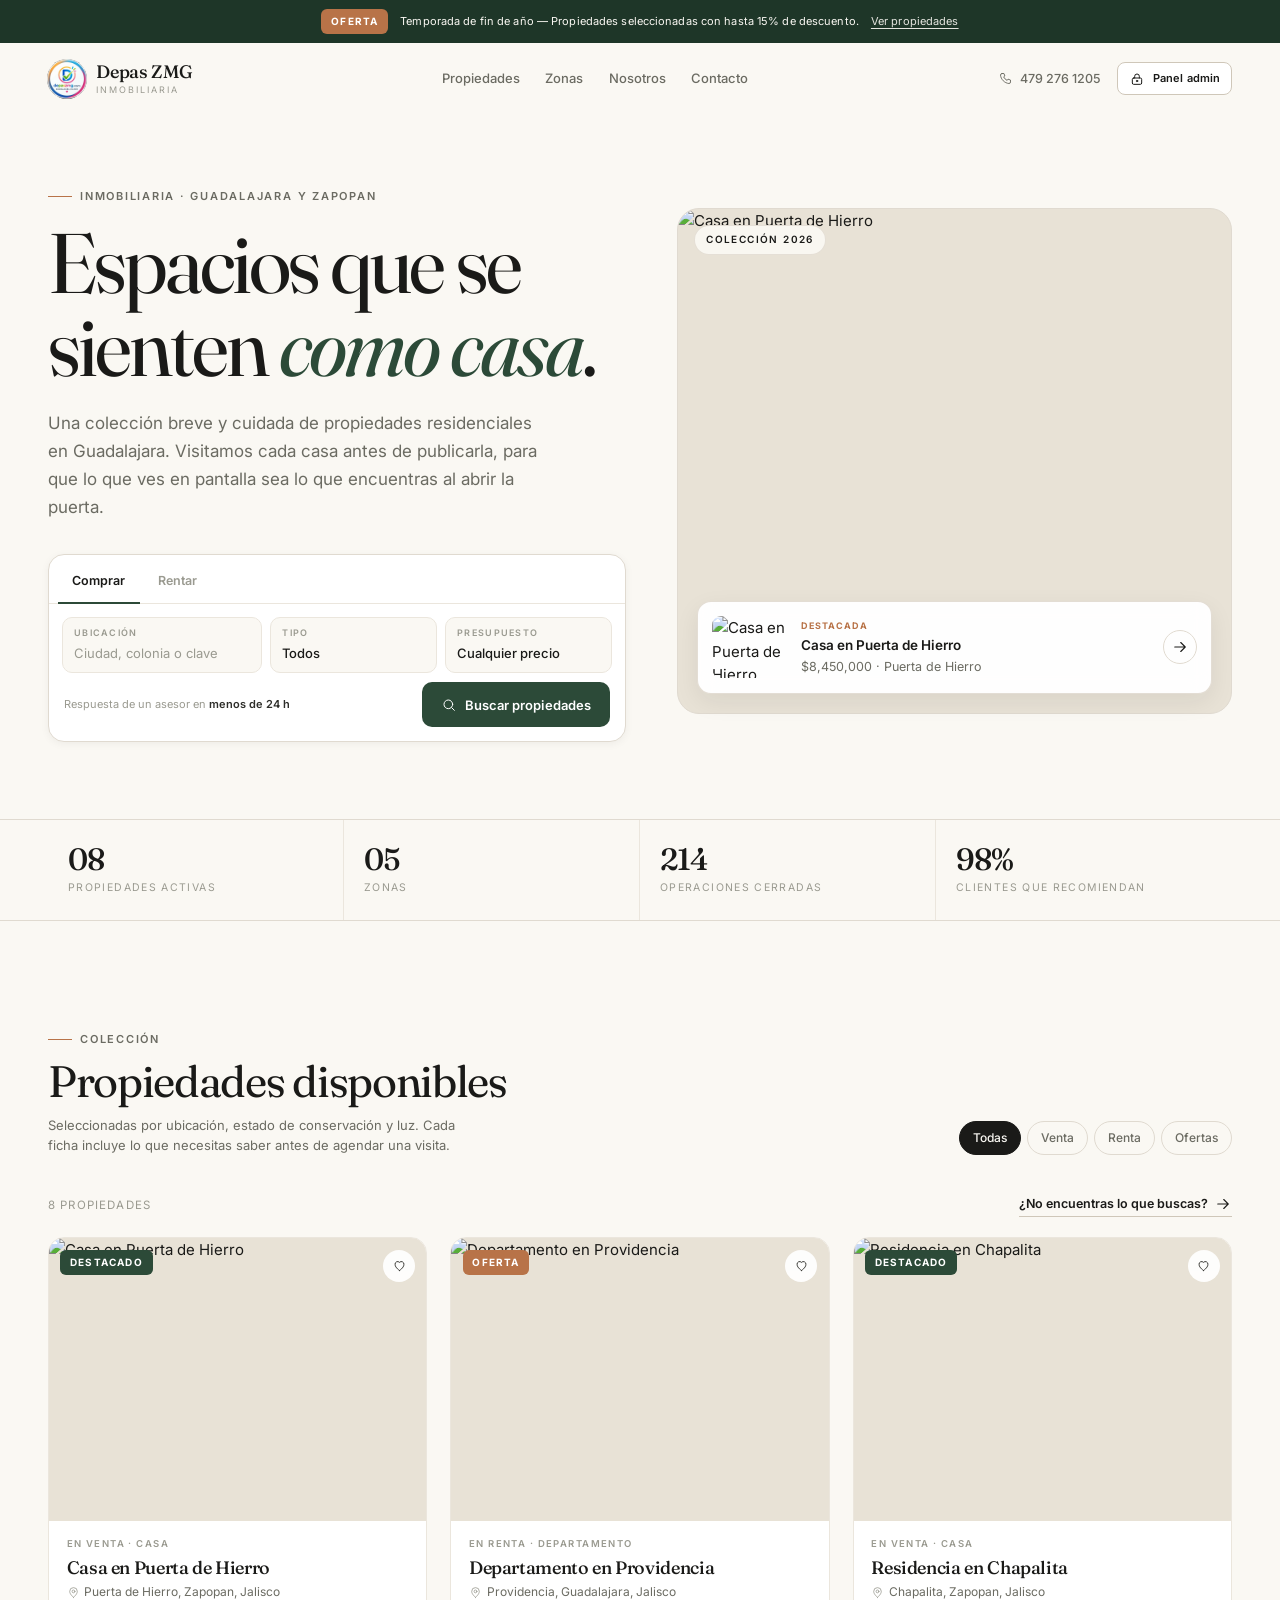
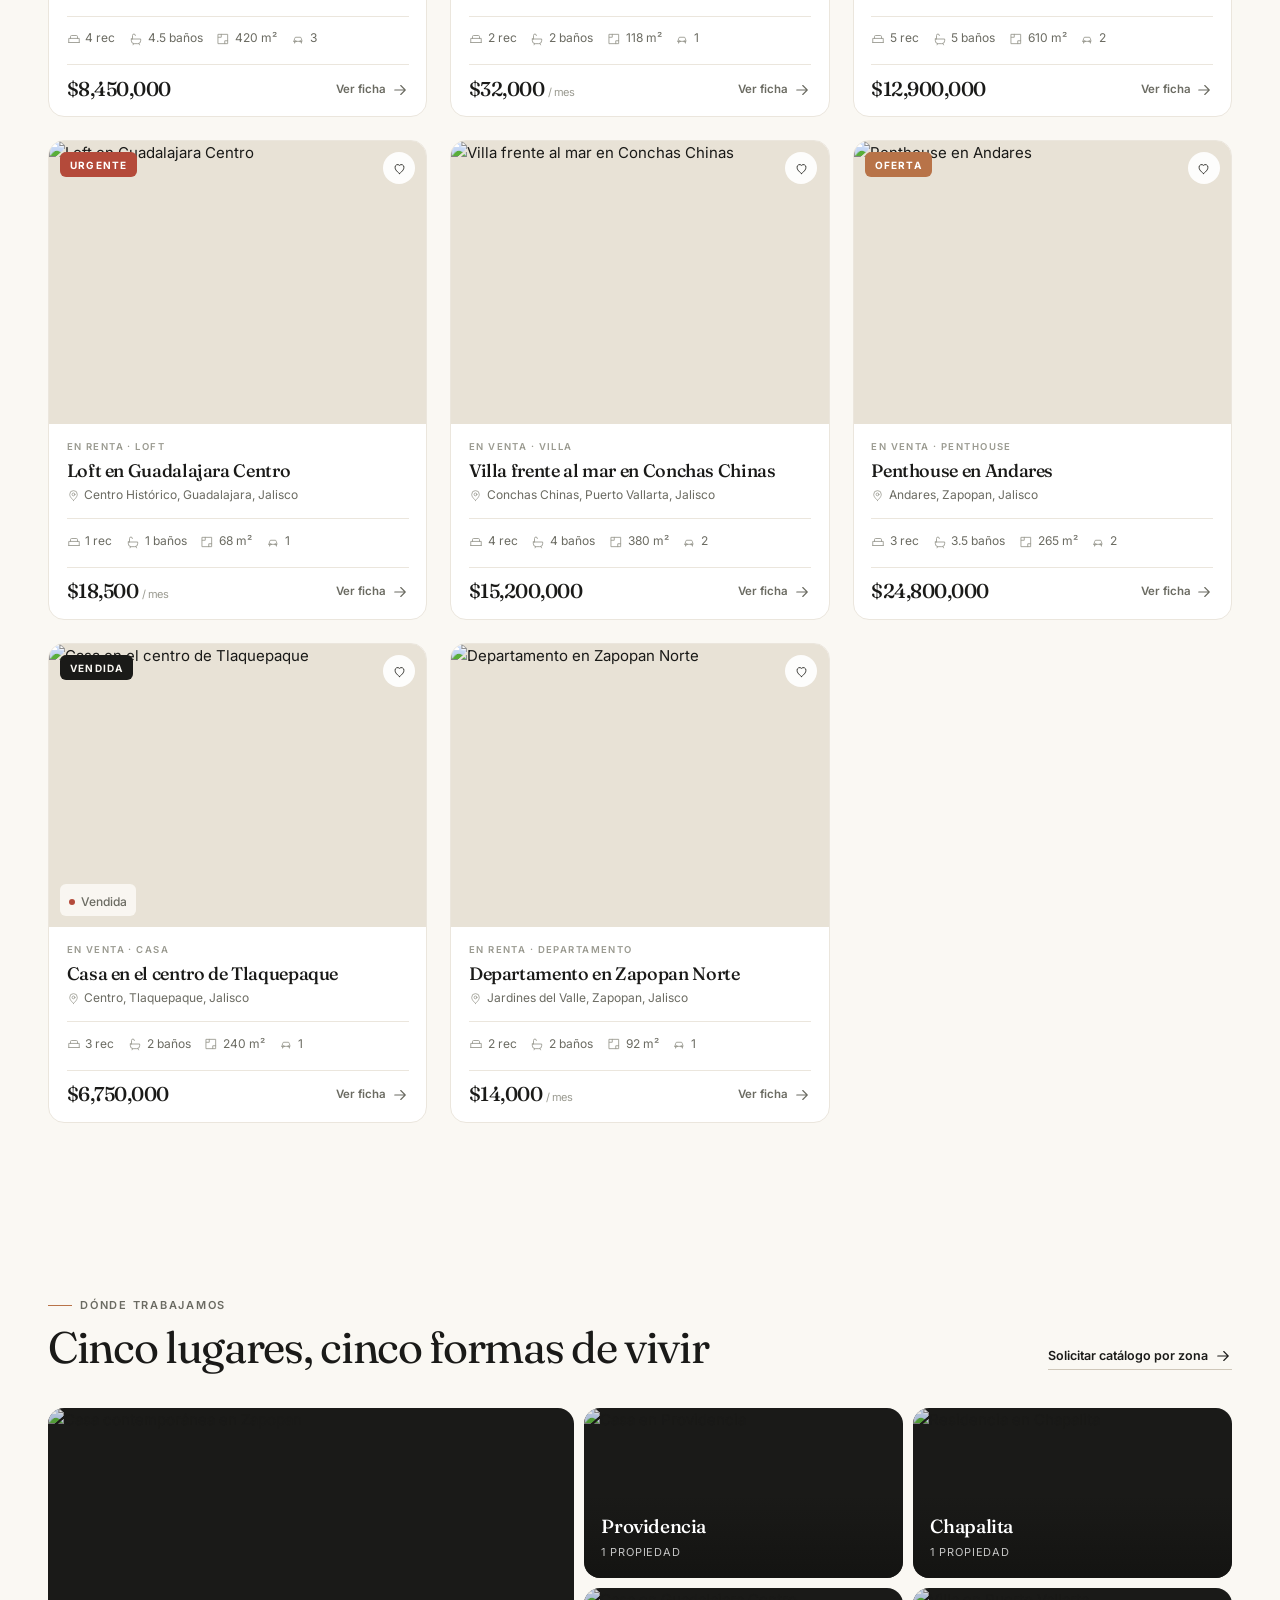
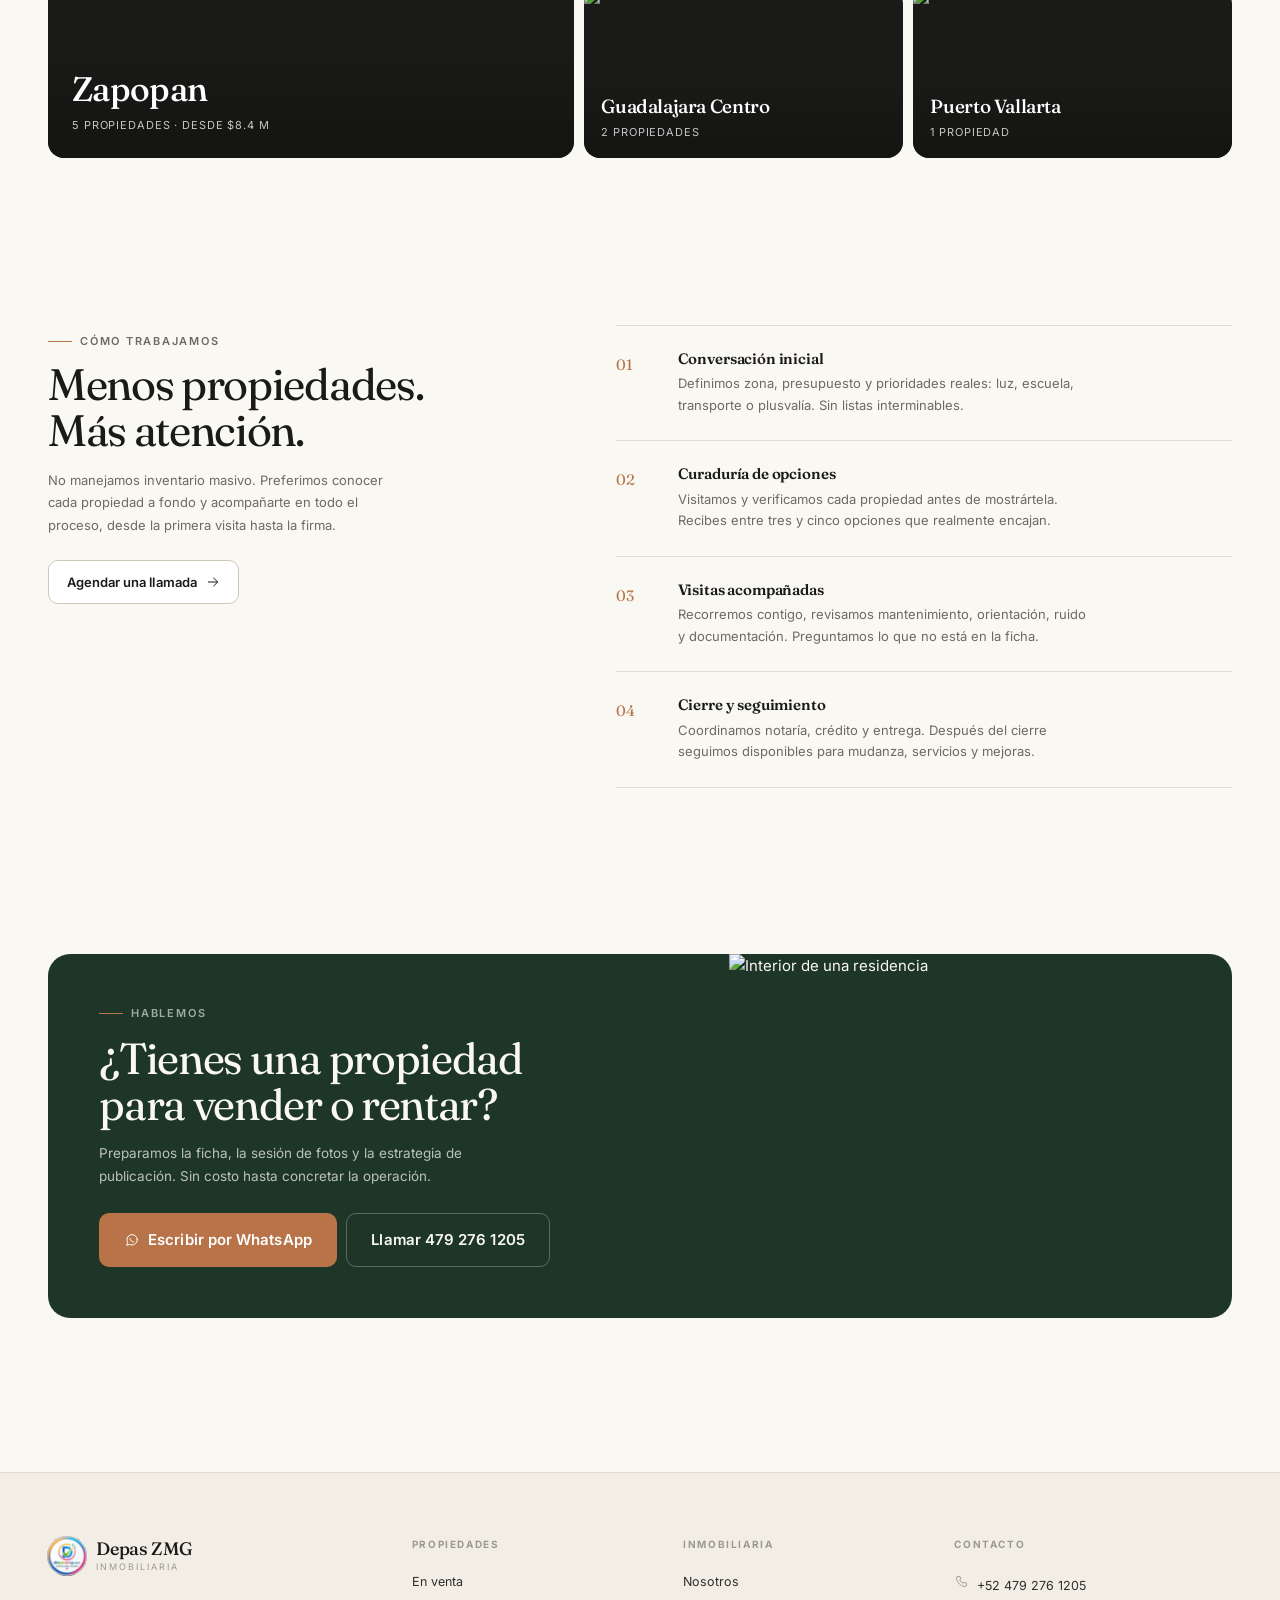
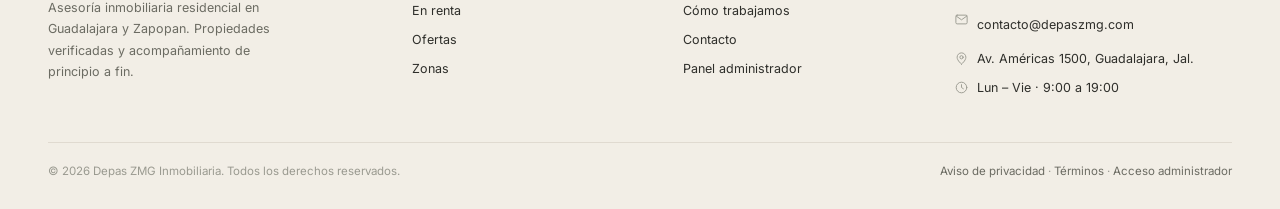
==== commit 289eb35c: "Protege el panel de administracion con usuario y contrasena - login.html: pantalla de acceso propia " ====
--- a/index.html
+++ b/index.html
@@ -42,8 +42,8 @@
             <svg class="ico" viewBox="0 0 24 24" fill="none" stroke="currentColor" stroke-linecap="round" stroke-linejoin="round"><path d="M6.5 4h3l1.5 4-2 1.4a12 12 0 0 0 5.6 5.6l1.4-2 4 1.5v3A2.5 2.5 0 0 1 17.5 20C10.6 19.4 4.6 13.4 4 6.5A2.5 2.5 0 0 1 6.5 4Z"/></svg>
             479 276 1205
           </a>
-          <a class="btn btn--outline btn--sm btn--admin" href="admin.html">
-            <svg class="ico" viewBox="0 0 24 24" fill="none" stroke="currentColor" stroke-linecap="round" stroke-linejoin="round"><rect x="3" y="3" width="7" height="7" rx="1.5"/><rect x="14" y="3" width="7" height="7" rx="1.5"/><rect x="3" y="14" width="7" height="7" rx="1.5"/><rect x="14" y="14" width="7" height="7" rx="1.5"/></svg>
+          <a class="btn btn--outline btn--sm btn--admin" href="login.html">
+            <svg class="ico" viewBox="0 0 24 24" fill="none" stroke="currentColor" stroke-linecap="round" stroke-linejoin="round"><rect x="5" y="10.5" width="14" height="9.5" rx="2"/><path d="M8.5 10.5V8a3.5 3.5 0 0 1 7 0v2.5"/><circle cx="12" cy="15" r="1.1"/></svg>
             Panel admin
           </a>
           <button class="nav-toggle" type="button" aria-label="Abrir menú" aria-expanded="false">
@@ -58,7 +58,7 @@
       <a href="#zonas">Zonas</a>
       <a href="#nosotros">Nosotros</a>
       <a href="#contacto">Contacto</a>
-      <a href="admin.html">Panel administrador</a>
+      <a href="login.html">Panel administrador</a>
     </div>
   </header>
 
@@ -357,7 +357,7 @@
           <a href="#nosotros">Nosotros</a>
           <a href="#nosotros">Cómo trabajamos</a>
           <a href="#contacto">Contacto</a>
-          <a href="admin.html">Panel administrador</a>
+          <a href="login.html">Panel administrador</a>
         </div>
 
         <div class="footer-col">
@@ -385,7 +385,7 @@
         <span>© <span id="year">2026</span> Depas ZMG Inmobiliaria. Todos los derechos reservados.</span>
         <span>
           <a href="#">Aviso de privacidad</a> · <a href="#">Términos</a> ·
-          <a href="admin.html">Acceso administrador</a>
+          <a href="login.html">Acceso administrador</a>
         </span>
       </div>
     </div>
--- a/src/styles/components.css
+++ b/src/styles/components.css
@@ -23,6 +23,8 @@
 }
 .btn:active { transform: translateY(1px); }
 .btn:focus-visible { outline: 2px solid var(--forest); outline-offset: 2px; }
+.btn:disabled, .btn[disabled] { opacity: 0.55; cursor: not-allowed; }
+.btn:disabled:active { transform: none; }
 
 .btn--primary { background: var(--forest); color: #fff; }
 .btn--primary:hover { background: var(--forest-deep); }
@@ -1439,6 +1441,187 @@
   letter-spacing: 0.04em;
 }
 .chart-wrap { padding-bottom: 1.35rem; }
+
+/* ==================== AUTH / LOGIN ==================== */
+html.auth-pending body { visibility: hidden; }
+
+.auth {
+  display: grid;
+  grid-template-columns: minmax(0, 1.05fr) minmax(0, 0.95fr);
+  min-height: 100vh;
+}
+.auth__aside {
+  position: relative;
+  overflow: hidden;
+  background: var(--forest-deep);
+  color: var(--paper);
+  display: flex;
+  padding: clamp(1.75rem, 3.5vw, 3rem);
+}
+.auth__photo {
+  position: absolute;
+  inset: 0;
+  width: 100%;
+  height: 100%;
+  object-fit: cover;
+  opacity: 0.62;
+}
+.auth__veil {
+  position: absolute;
+  inset: 0;
+  background: linear-gradient(155deg, rgba(30, 54, 40, 0.72), rgba(22, 40, 30, 0.92));
+}
+.auth__aside-inner {
+  position: relative;
+  z-index: 1;
+  display: flex;
+  flex-direction: column;
+  justify-content: space-between;
+  gap: 2.5rem;
+  width: 100%;
+}
+.auth__eyebrow {
+  display: inline-flex;
+  align-items: center;
+  gap: 0.55rem;
+  font-size: 10px;
+  letter-spacing: 0.18em;
+  text-transform: uppercase;
+  color: rgba(250, 248, 243, 0.62);
+  font-weight: 600;
+}
+.auth__eyebrow::before {
+  content: "";
+  width: 22px;
+  height: 1px;
+  background: var(--copper);
+}
+.auth__title {
+  font-family: var(--font-display);
+  font-size: clamp(2rem, 3.6vw, 3.1rem);
+  font-weight: 400;
+  letter-spacing: -0.03em;
+  line-height: 1.02;
+  margin-top: 0.9rem;
+  color: var(--paper);
+  text-wrap: balance;
+}
+.auth__title em { font-style: italic; color: var(--sage); }
+.auth__lead {
+  margin-top: 1rem;
+  font-size: 13px;
+  line-height: 1.7;
+  color: rgba(250, 248, 243, 0.7);
+  max-width: 40ch;
+}
+.auth__list {
+  display: flex;
+  flex-direction: column;
+  gap: 0.5rem;
+  margin-top: 1.5rem;
+  padding: 0;
+  list-style: none;
+}
+.auth__list li {
+  display: flex;
+  align-items: center;
+  gap: 0.55rem;
+  font-size: 12.5px;
+  color: rgba(250, 248, 243, 0.82);
+}
+.auth__list .ico { width: 14px; height: 14px; color: var(--sage); }
+.auth__aside-foot {
+  font-size: 10.5px;
+  letter-spacing: 0.08em;
+  color: rgba(250, 248, 243, 0.45);
+}
+
+.auth__panel {
+  display: grid;
+  place-items: center;
+  padding: clamp(1.75rem, 4vw, 3.5rem);
+  background: var(--paper);
+}
+.auth__form {
+  width: min(370px, 100%);
+  display: flex;
+  flex-direction: column;
+  gap: 0.85rem;
+}
+.auth__form-head { margin-bottom: 0.35rem; }
+.auth__form-title {
+  font-family: var(--font-display);
+  font-size: 1.8rem;
+  font-weight: 400;
+  letter-spacing: -0.03em;
+}
+.auth__form-sub { font-size: 12.5px; color: var(--ink-muted); margin-top: 0.35rem; }
+.auth__form .input { padding-block: 0.7rem; font-size: 13.5px; }
+.auth__pass { position: relative; display: block; }
+.auth__pass .input { padding-right: 2.6rem; }
+.auth__eye {
+  position: absolute;
+  right: 0.3rem;
+  top: 50%;
+  transform: translateY(-50%);
+  width: 30px;
+  height: 30px;
+  border-radius: 7px;
+  display: grid;
+  place-items: center;
+  color: var(--ink-faint);
+  transition: color var(--dur-fast) ease, background var(--dur-fast) ease;
+}
+.auth__eye:hover { color: var(--ink); background: var(--paper-alt); }
+.auth__eye.is-on { color: var(--forest); }
+.auth__eye .ico { width: 16px; height: 16px; }
+
+.auth__notice {
+  font-size: 12px;
+  line-height: 1.5;
+  padding: 0.6rem 0.7rem;
+  border-radius: 9px;
+  border: 1px solid transparent;
+}
+.auth__notice--error { background: var(--alert-tint); border-color: #e2bdb5; color: #8c3728; }
+.auth__notice--notice { background: var(--forest-tint); border-color: #c9d8cc; color: var(--forest-deep); }
+.auth__hint {
+  font-size: 10.5px;
+  color: var(--ink-faint);
+  line-height: 1.6;
+  text-align: center;
+}
+.auth__rule {
+  display: flex;
+  align-items: center;
+  gap: 0.6rem;
+  font-size: 10px;
+  letter-spacing: 0.14em;
+  text-transform: uppercase;
+  color: var(--ink-faint);
+  margin: 0.35rem 0;
+}
+.auth__rule::before,
+.auth__rule::after { content: ""; height: 1px; flex: 1; background: var(--line); }
+.auth__back {
+  font-size: 11.5px;
+  color: var(--ink-muted);
+  text-align: center;
+  transition: color var(--dur-fast) ease;
+}
+.auth__back:hover { color: var(--ink); }
+
+.brand--light .brand__name { color: var(--paper); }
+.brand--light .brand__sub { color: rgba(250, 248, 243, 0.55); }
+
+@media (max-width: 900px) {
+  .auth { grid-template-columns: 1fr; }
+  .auth__aside { padding: 1.5rem; }
+  .auth__aside-inner { gap: 1.25rem; }
+  .auth__title { font-size: clamp(1.6rem, 6vw, 2.1rem); }
+  .auth__lead, .auth__list, .auth__aside-foot { display: none; }
+  .auth__panel { padding-block: 2rem 2.5rem; }
+}
 
 /* ==================== RESPONSIVE ==================== */
 @media (max-width: 1240px) {
